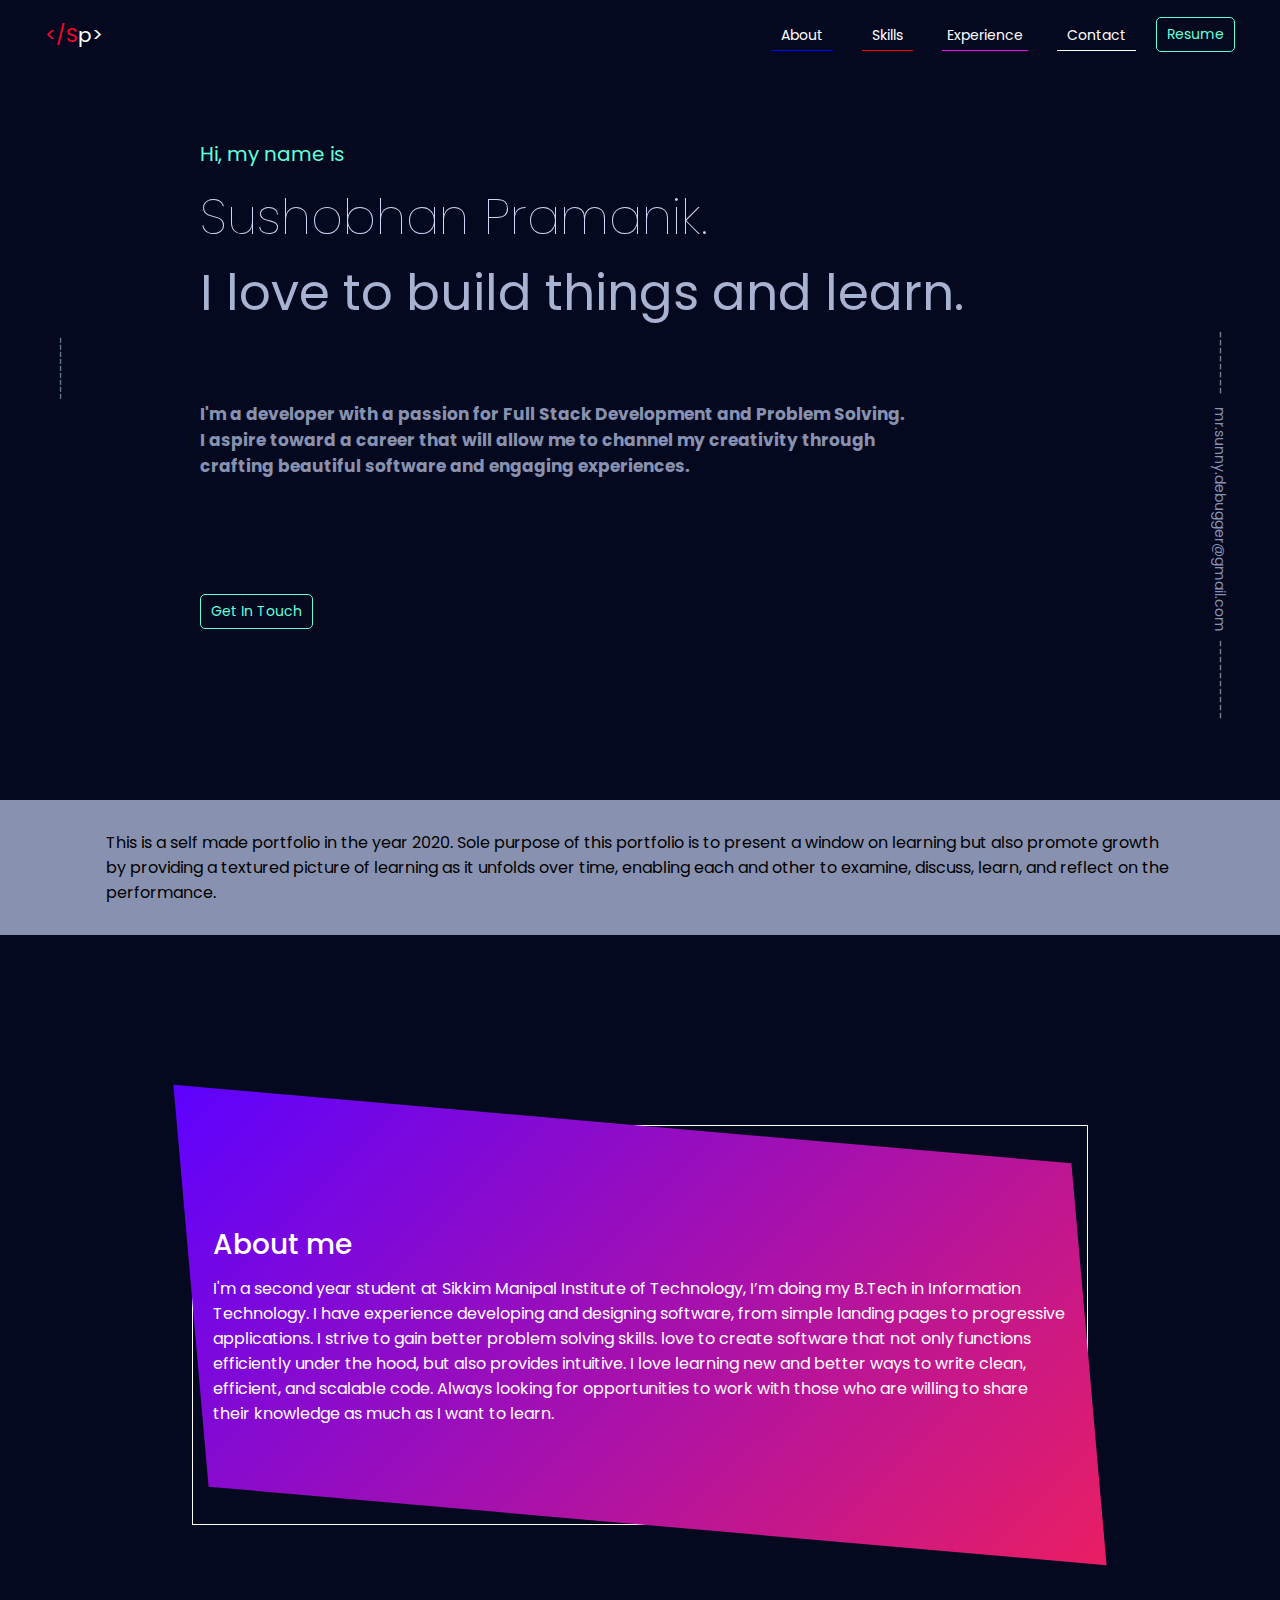
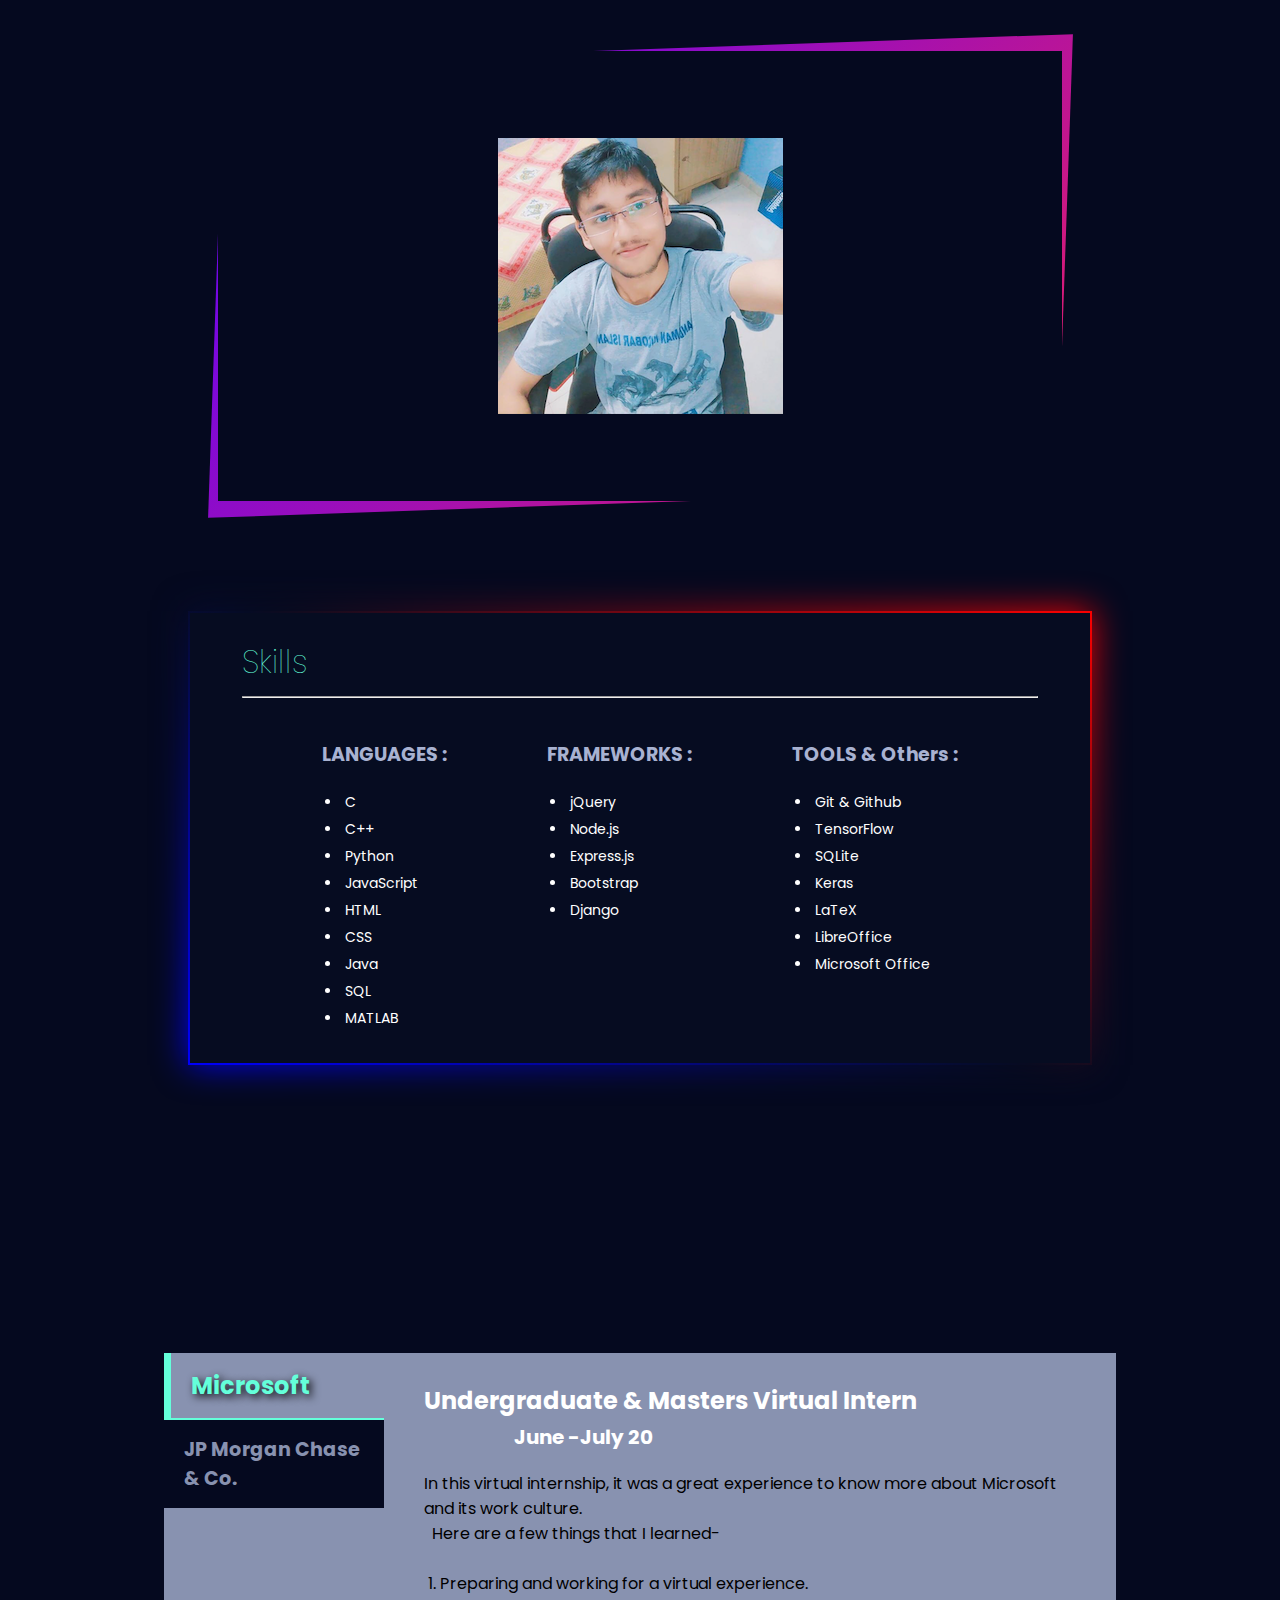
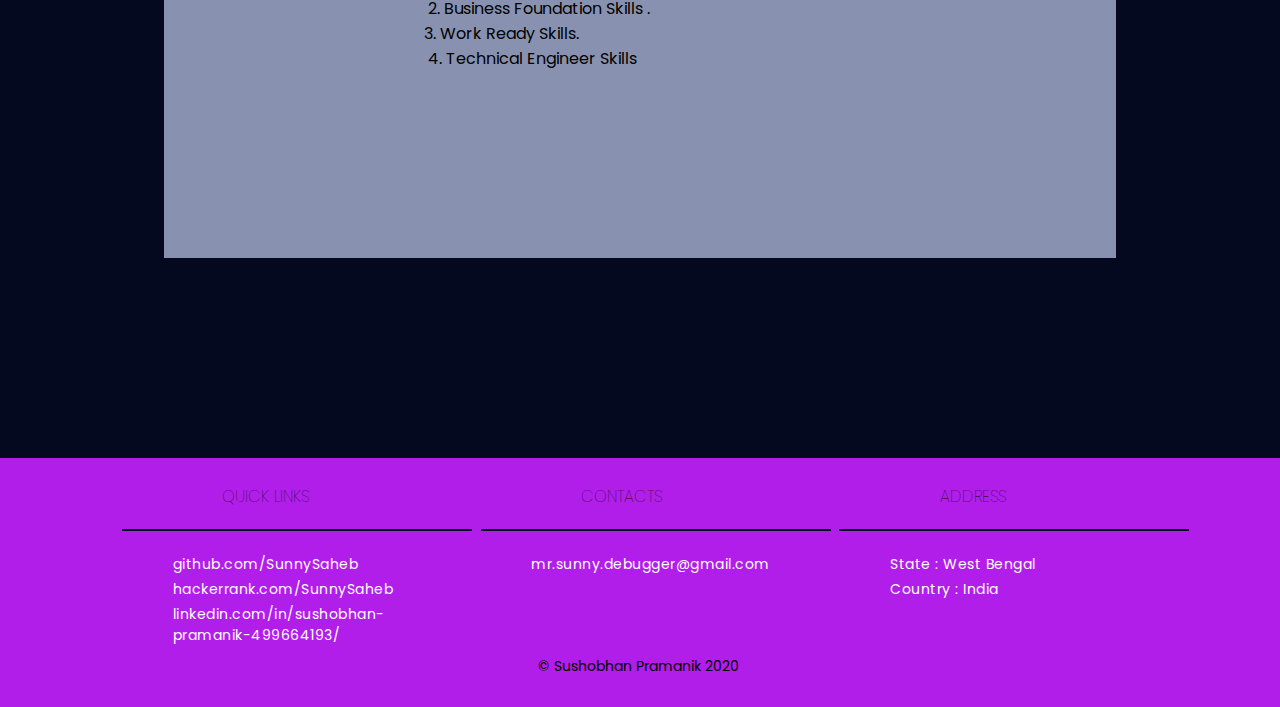
==== p.html @ 02257dfe "Update p.html" ====
<!DOCTYPE html>
<html lang="en" dir="ltr">
  <head>
    <meta charset="utf-8">
    <title></title>
    <link rel="stylesheet" href="https://use.fontawesome.com/releases/v5.7.0/css/all.css" integrity="sha384-lZN37f5QGtY3VHgisS14W3ExzMWZxybE1SJSEsQp9S+oqd12jhcu+A56Ebc1zFSJ" crossorigin="anonymous">
    <link rel="stylesheet" href="style.css">
    <meta name="viewport" content="width=device-width, initial-scale=1.0">
  </head>
  <body>
    <header>
      <ul class="logo"><a href="#"> <span class="log_1_hm">&lt;/S</span><span class="log_2_hm">p&gt;</span></a></ul>
      <nav>
        <ul class="nav_link">
          <li><a href="#abouttt" class="btnn btnn_1">About</a></li>
          <li><a href="#skillllls" class="btnn btnn_skl">Skills</a></li>
          <li><a href="#tab_menu" class="btnn btnn_2">Experience</a></li>
          <!-- <li><a href="#" class="btnn btnn_3">Projects</a></li>
          <li><a href="#" class="btnn btnn_4">Certificates</a></li> -->
          <li><a href="#contacts" class="btnn btnn_5">Contact</a></li>

        </ul>
      </nav>
      <a id="cta" href="resume.pdf"><button>Resume</button></a>

    </header>
    <p class="p_1st">Hi, my name is</p>
    <h1 class="h1_susho">Sushobhan Pramanik.</h1>
    <h2 id="h2_paddding">
        <span class="i_build">I love to build things and learn.</span><br>
    </h2>
        <div id="contain_iam_verti">
          <div id="icon_links_left">
            <span class="vertical_dash_left"> &nbsp&nbsp--------- &nbsp&nbsp</span><br>

            <a href="https://github.com/SunnySaheb"><i class="fab fa-github"></i></a>

            <a href="https://www.hackerrank.com/SunnySaheb"><i class="fab fa-hackerrank"></i></a>
            <a href="https://www.linkedin.com/in/sushobhan-pramanik-499664193/"><i class="fab fa-linkedin-in"></i></a> <br> <i class="fab fa-facebook-f"></i>
          </div>

          <h3 class="h3_iam">I'm a developer with a passion for Full Stack Development and Problem Solving. I aspire toward a career that will allow me to channel my creativity through crafting beautiful software and engaging experiences.<br>
            <a class="buttn_connect" href="https://mail.google.com/mail/?view=cm&fs=1&tf=1&to=mr.sunny.debugger@gmail.com"><button>Get In Touch</button></a>
          </h3>

          <span class="verticle_right">--------&nbsp&nbsp&nbspmr.sunny.debugger@gmail.com&nbsp&nbsp----------</span>

        </div>

<!-- jumbotrn -->
    <div class="jumbo_1">
      <div class="jumbo_2">
        <p>This is a self made portfolio in the year 2020. Sole purpose of this portfolio is to present a window on learning but also promote growth by providing a textured picture of learning as it unfolds over time, enabling each and other to examine, discuss, learn, and reflect on the performance.</p>

      </div>

    </div>

          <!-- about -->

      <div id="abouttt">

      </div>

      <div id="about_body">
        <div class="container_box_about">
          <div class="_box_about">
            <div class="contain_box_about">
              <h3>About me</h3>
              <p>I'm a second year student at Sikkim Manipal Institute of Technology, I’m doing my B.Tech in Information Technology. I have experience developing and designing software, from simple landing pages to progressive applications. I strive to gain better problem solving skills. love to create software that not only functions efficiently under the hood, but also provides intuitive. I love learning new and better ways to write clean, efficient, and scalable code. Always looking for opportunities to work with those who are willing to share their knowledge as much as I want to learn.</p>

            </div>

          </div>
          <div class="box">
            <img src="me.jpg" alt="me" class="me_image">

          </div>

        </div>

      </div>


<!-- skill -->

<div id="skillllls">

</div>

<br>
<br>
<br>
<br>
      <div class="glow_box_top">

        <div class="box_glow">
            <div class="content">
                <h1 class="glow_h2">Skills</h1><hr class="hr_skl">
                <div class="glow_div">


                  <div class="glow_div_2">
                    <h2 class="glow_h2_skl">LANGUAGES :</h2>
                    <div class="glow_borde_skl"></div>
                    <ul class="glow_div_ul">
                      <li>C</li>
                      <li>C++</li>
                      <li>Python</li>
                      <li>JavaScript</li>
                      <li>HTML</li>
                      <li>CSS</li>
                      <li>Java</li>
                      <li>SQL</li>
                      <li>MATLAB</li>
                    </ul>

                  </div>


                  <div class="glow_div_2">
                    <h2 class="glow_h2_skl">FRAMEWORKS :</h2>
                    <div class="glow_borde_skl"></div>
                    <ul class="glow_div_ul">
                      <li>jQuery</li>
                      <li>Node.js</li>
                      <li>Express.js</li>
                      <li>Bootstrap</li>
                      <li>Django</li>
                    </ul>

                  </div>


                  <div class="glow_div_2">
                    <h2 class="glow_h2_skl">TOOLS & Others :</h2>
                    <div class="glow_borde_skl"></div>
                    <ul class="glow_div_ul">
                      <li>Git & Github</li>
                      <li>TensorFlow</li>
                      <li>SQLite</li>
                      <li>Keras</li>
                      <li>LaTeX</li>
                      <li>LibreOffice</li>
                      <li>Microsoft Office</li>
                    </ul>

                  </div>

                </div>
            </div>
        </div>

      </div>


      <div id="tab_menu">
      <div class="menu_inner">

      <div class="tabordion">
        <section id="section1">
          <input type="radio" name="sections" id="option1" checked>
          <label class="menu_heading" for="option1">Microsoft</label>
          <article class="arti_menu">
            <h2 class="comp_name">Undergraduate & Masters Virtual Intern &nbsp&nbsp <span class="date_job">June -July 20</span></h2>
            <p>In this virtual internship, it was a great experience to know more about Microsoft and its work culture.<br>  Here are a few things that I learned-<br><br> 1. Preparing and working for a virtual experience.<br> 2. Business Foundation Skills .<br>3. Work Ready Skills.<br> 4. Technical Engineer Skills</p>
          </article>
        </section>
        <section id="section2">
          <input type="radio" name="sections" id="option2">
          <label class="menu_heading" for="option2">JP Morgan Chase & Co.</label>
          <article class="arti_menu">
            <h2 class="comp_name">Software Engineering Intern Virtual &nbsp&nbsp&nbsp&nbsp&nbsp&nbsp&nbsp&nbsp&nbsp&nbsp <span class="date_job">May -June 20</h2>
            <p>Experience <br>1.&nbsp&nbsp&nbsp&nbsp Interface with a stock price data feed. Assisted the Development Team to add a chart to a trader's dashboard allowing them to identify trading opportunities. Skills gained: Python, Git, Analyzing Financial Data.<br>2.&nbsp&nbsp&nbsp&nbsp Used JPMorgan Chase frameworks and tools such as The Perspective - An open-source tool for data visualization. Pipped the stock data into the Perspective tool and gave insight in the form of charts running live. Skills gained: Basics of React, TypeScript, and Web-Applications.<br>3.&nbsp&nbsp&nbsp&nbsp Data Visualization for Traders. Produced a clear insight into the trading strategies with UI/UX layout using Perspective.</p>
            </article>
        </section>

      </div>
    </div>

    </div>











<!-- footer -->


      <div id="contacts" class="footer_">
        <div class="footer_inner">
          <div class="footer_items">

            <h2 class="footer_h2"><i class="fas fa-link"></i>&nbspQuick Links</h2>
            <div class="border_foot"></div>
            <ul class="foot_ul">
              <a href="https://github.com/SunnySaheb" class="foot_a"><li>github.com/SunnySaheb</li> </a>
              <a href="https://www.hackerrank.com/SunnySaheb" class="foot_a"><li>hackerrank.com/SunnySaheb</li> </a>
              <a href="https://www.linkedin.com/in/sushobhan-pramanik-499664193/" class="foot_a"><li>linkedin.com/in/sushobhan-pramanik-499664193/</li> </a>

            </ul>

          </div>
          <div class="footer_items">
            <h2 class="footer_h2"><i class="fas fa-at"></i>&nbspContacts</h2>
            <div class="border_foot"></div>
            <ul class="foot_ul">
              <li>mr.sunny.debugger@gmail.com</li>
            </ul>

          </div>
          <div class="footer_items">
            <h2 class="footer_h2"><i class="fa fa-map-marker" aria-hidden="true"></i>&nbspAddress</h2>
            <div class="border_foot"></div>
            <ul class="foot_ul">
              <li>State : West Bengal</li>
              <li>Country : India</li>
            </ul>

          </div>

        </div>
        <div class="border_foot_2"></div>
        <div class="footer_bottom">
          &copy; Sushobhan Pramanik 2020

        </div>


      </div>

  </body>
</html>
---- style.css ----
@import url('https://fonts.googleapis.com/css2?family=Poppins&display=swap');
@import url('https://fonts.googleapis.com/css2?family=Poppins:wght@400;500&display=swap');

html {
  scroll-behavior: smooth;
}




* {
  padding: 0;
  margin: 0;
  font-family: 'Poppins', sans-serif;
  box-sizing: border-box;


}

.body-div {
  display: flex;
  justify-content: center;
  align-items: center;
  min-height: 100vh;
  background: #05091f;
}




body{
				background: #05091f;
			}

			.socket{
				width: 200px;
				height: 200px;
				position: absolute;
				left: 50%;
				margin-left: -100px;
				top: 50%;
				margin-top: -100px;
			}

			.hex-brick{
			  width: 30px;
			  height: 17px;
			  position: absolute;
			  top: 5px;
        animation-name: fade;
				animation-duration: 2s;
				-webkit-animation-name: fade;
				-webkit-animation-duration: 2s;
			}

			.h2{
				transform: rotate(60deg);
				-webkit-transform: rotate(60deg);
			}

			.h3{
				transform: rotate(-60deg);
				-webkit-transform: rotate(-60deg);
			}

			.gel{
				height: 30px;
				width: 30px;
				transition: all .3s;
				-webkit-transition: all .3s;
				position: absolute;
        top: 50%;
        left: 50%;
			}

			.center-gel{
				margin-left: -15px;
				margin-top: -15px;

				animation-name: pulse;
				animation-duration: 2s;
				-webkit-animation-name: pulse;
				-webkit-animation-duration: 2s;
			}

			.c1{
				margin-left: -47px;
				margin-top: -15px;
			}

			.c2{
				margin-left: -31px;
				margin-top: -43px;
			}

			.c3{
				margin-left: 1px;
				margin-top: -43px;
			}

			.c4{
				margin-left: 17px;
				margin-top: -15px;
			}
			.c5{
				margin-left: -31px;
				margin-top: 13px;
			}

			.c6{
				margin-left: 1px;
				margin-top: 13px;
			}

			.c7{
				margin-left: -63px;
				margin-top: -43px;
			}

			.c8{
				margin-left: 33px;
				margin-top: -43px;
			}

			.c9{
				margin-left: -15px;
				margin-top: 41px;
			}

			.c10{
				margin-left: -63px;
				margin-top: 13px;
			}

			.c11{
				margin-left: 33px;
				margin-top: 13px;
			}

			.c12{
				margin-left: -15px;
				margin-top: -71px;
			}

			.c13{
				margin-left: -47px;
				margin-top: -71px;
			}

			.c14{
				margin-left: 17px;
				margin-top: -71px;
			}

			.c15{
				margin-left: -47px;
				margin-top: 41px;
			}

			.c16{
				margin-left: 17px;
				margin-top: 41px;
			}

			.c17{
				margin-left: -79px;
				margin-top: -15px;
			}

			.c18{
				margin-left: 49px;
				margin-top: -15px;
			}

			.c19{
				margin-left: -63px;
				margin-top: -99px;
			}

			.c20{
				margin-left: 33px;
				margin-top: -99px;
			}

			.c21{
				margin-left: 1px;
				margin-top: -99px;
			}

			.c22{
				margin-left: -31px;
				margin-top: -99px;
			}

			.c23{
				margin-left: -63px;
				margin-top: 69px;
			}

			.c24{
				margin-left: 33px;
				margin-top: 69px;
			}

			.c25{
				margin-left: 1px;
				margin-top: 69px;
			}

			.c26{
				margin-left: -31px;
				margin-top: 69px;
			}

			.c27{
				margin-left: -79px;
				margin-top: -15px;
			}

			.c28{
				margin-left: -95px;
				margin-top: -43px;
			}

			.c29{
				margin-left: -95px;
				margin-top: 13px;
			}

			.c30{
				margin-left: 49px;
				margin-top: 41px;
			}

			.c31{
				margin-left: -79px;
				margin-top: -71px;
			}

			.c32{
				margin-left: -111px;
				margin-top: -15px;
			}

			.c33{
				margin-left: 65px;
				margin-top: -43px;
			}

			.c34{
				margin-left: 65px;
				margin-top: 13px;
			}

			.c35{
				margin-left: -79px;
				margin-top: 41px;
			}

			.c36{
				margin-left: 49px;
				margin-top: -71px;
			}

			.c37{
				margin-left: 81px;
				margin-top: -15px;
			}

			.r1{
				animation-name: pulse;
				animation-duration: 2s;
				animation-delay: .2s;
				-webkit-animation-name: pulse;
				-webkit-animation-duration: 2s;
				-webkit-animation-delay: .2s;
			}

			.r2{
				animation-name: pulse;
				animation-duration: 2s;
				animation-delay: .4s;
				-webkit-animation-name: pulse;
				-webkit-animation-duration: 2s;
				-webkit-animation-delay: .4s;
			}

			.r3{
				animation-name: pulse;
				animation-duration: 2s;
				animation-delay: .6s;
				-webkit-animation-name: pulse;
				-webkit-animation-duration: 2s;
				-webkit-animation-delay: .6s;
			}

			.r1 > .hex-brick{
				animation-name: fade;
				animation-duration: 2s;
				animation-delay: .2s;
				-webkit-animation-name: fade;
				-webkit-animation-duration: 2s;
				-webkit-animation-delay: .2s;
			}

			.r2 > .hex-brick{
				animation-name: fade;
				animation-duration: 2s;
				animation-delay: .4s;
				-webkit-animation-name: fade;
				-webkit-animation-duration: 2s;
				-webkit-animation-delay: .4s;
			}

			.r3 > .hex-brick{
				animation-name: fade;
				animation-duration: 2s;
				animation-delay: .6s;
				-webkit-animation-name: fade;
				-webkit-animation-duration: 2s;
				-webkit-animation-delay: .6s;
			}


			@keyframes pulse{
				0%{
					-webkit-transform: scale(1);
					transform: scale(1);
				}

				50%{
					-webkit-transform: scale(0.01);
					transform: scale(0.01);
				}

				100%{
					-webkit-transform: scale(1);
					transform: scale(1);
				}
			}

			@keyframes fade{
				0%{
					background: #ff022c;
				}

				50%{
					background: #64ffda;
				}

				100%{
					background: #64ffda;
				}
			}

			@-webkit-keyframes pulse{
				0%{
					-webkit-transform: scale(1);
					transform: scale(1);
				}

				50%{
					-webkit-transform: scale(0.01);
					transform: scale(0.01);
				}

				100%{
					-webkit-transform: scale(1);
					transform: scale(1);
				}
			}

			@-webkit-keyframes fade{
				0%{
					background: #64ffda;
				}

				50%{
					background: #ABF8FF;
				}

				100%{
					background: #64ffda;
				}
			}





      .hy {
        font-size: 3em;
        color: #fff;
        border-right: 0px solid #05091f;
        transform: translateY(-50%);
        white-space: nowrap;
        overflow: hidden;
        font-weight: 400;
        /* width: 0; */
      }

      .hy-span {
        color: #ff022c;
      }


      .w-span {
        color: #ff022c;
      }







      .wel {
        animation: cur_2 0.7s steps(17) 4.5s 4 normal,
                   hy_part 2.1s steps(17) 4.5s 1 normal both,
                   /* wel_part 1.7s steps(17) 2s 1 forwards, */
                   cursor_hy_wt 0.6s steps(17) 7.5s 3 normal,
                   cur_2 0.7s steps(17) 8.8s 3 normal,
                   exit_all 1s steps(17) 9.1s forwards,
                   cursor_last 0.6s steps(17) 10.2s 4 normal;


        /* animation-delay: 3s; */






        /* animation: typewritter-text_wl 1.7s steps(12) 5s 1 forwards,
                   cursor_wl 0.6s steps(12) 5s 6 normal,
                   exit_wel 1s steps(12) 8.6s forwards,
                   cursor_wl 0.6s steps(12) 6.7s 5 normal; */
                   /* blk_wel .8s step-end infinite; */
      }


      @keyframes hy_part {
        0% {
          width: 0;
        }
        100% {
          width: 16.5ch;
        }

      }




      @keyframes cursor_hy_wt {
        0% {
        	border-right: 2px solid #fff;
          border-right-color: #fff;
        }

        100% {
          border-right-color: transparent;

        }

      }


      @keyframes wel_part {
        0% {
          width: 0;
        }
        100% {
          width: 17ch;
        }
      }




      @keyframes cur_2 {
        0% {
        	border-right: 2px solid #fff;
          border-right-color: #fff;

        }

        100% {
          border-right-color: #fff;
        }
      }



      @keyframes exit_all {
        0% {
        	border-right: 2px solid #fff;
          width: 17ch;
        }
        100% {
          width: 0;
        }

      }




      @keyframes cursor_last {
        0% {
        	border-right: 2px solid #fff;
          border-right-color: #fff;
        }


        100% {
          border-right-color: transparent;
        }

      }










/* 2nd css */








body {
  /* display: flex; */
  justify-content: center;
  align-items: center;
  min-height: 100vh;
  background: #05091f;
}

li, a, button {
  font-family: 'Poppins', sans-serif;
  font-weight: 400;
  font-size: 14px;
  color: #fff;
  text-decoration: none;

}

header {
  display: flex;
  justify-content: flex-end;
  align-items: center;
  padding: 17px 3.5%;
  position: sticky;
  top: 0;
  z-index: 100;
  background: #05091f;
  /* padding-bottom: -10px; */
  /* margin-bottom: -10px;
  margin-top: -10px; */
  /* display: solid; */
}







.log_1_hm {
  font-size: 20px;
  color: #ff022c;

}

.log_2_hm {
  font-size: 20px;
  color: #fff;

}


.logo {
  cursor: pointer;
  margin-right: auto;
  /* font-size: 20px; */

}

.nav_link {
  list-style: none;
}

.nav_link li {
  display: inline-block;
  padding: 0px 20px;
}

.nav_link li a {
  transition: all 0.3s ease 0s;
}
/*
.nav_link li a:hover {
  color: #64ffda;
} */

button {
  /* margin-left: 20px; */
  padding: 6px 10px;
  background-color: #05091f;
  color: #64ffda;
  border: 1px solid #64ffda;
  /* border: none; */
  border-radius: 5px;
  cursor: pointer;
  transition: all 0.3s ease 0s;

}

button:hover {
  background-color: #64ffda;
  color: #05091f;


}


.btnn {
  margin-left: -15px;

}


.btnn_1 {
  padding-left: 10px;
  padding-right: 10px;
  padding-top: 5px;
  padding-bottom: 5px;
  border-bottom: 1px solid #0000FF;

}



/* 1 */
.btnn_1:hover {
  background-color: #0000FF;
  color: #05091f;
  font-weight: bold;
  box-shadow: 0 0 5px #0000FF,
              0 0 25px #0000FF,
              0 0 50px #0000FF,
              0 0 80px #0000FF;

}
.btnn_skl {
  padding-left: 10px;
  padding-right: 10px;
  padding-top: 5px;
  padding-bottom: 5px;
  border-bottom: 1px solid #FF0000;

}



/* 2 */
.btnn_skl:hover {
  background-color: #FF0000;
  color: #05091f;
  font-weight: bold;
  box-shadow: 0 0 5px #FF0000,
              0 0 25px #FF0000,
              0 0 50px #FF0000,
              0 0 80px #FF0000;

}








.btnn_2 {
  padding-left: 5px;
  padding-right: 5px;
  padding-top: 5px;
  padding-bottom: 5px;
  border-bottom: 1px solid #FF00FF;

}



/* 2 */
.btnn_2:hover {
  background-color: #FF00FF;
  color: #05091f;
  font-weight: bold;
  box-shadow: 0 0 5px #FF00FF,
              0 0 25px #FF00FF,
              0 0 50px #FF00FF,
              0 0 80px #FF00FF;

}







/* 3 */

.btnn_3 {
  padding-left: 10px;
  padding-right: 10px;
  padding-top: 5px;
  padding-bottom: 5px;
  border-bottom: 1px solid #00FF00;


}



.btnn_3:hover {
  background-color: #00FF00;
  color: #05091f;
  font-weight: bold;
  box-shadow: 0 0 5px #00FF00,
              0 0 25px #00FF00,
              0 0 50px #00FF00,
              0 0 80px #00FF00;

}



/* 4 */


.btnn_4 {
  padding-left: 3px;
  padding-right: 4px;
  padding-top: 5px;
  padding-bottom: 5px;
  border-bottom: 1px solid #FFFF00;

}



.btnn_4:hover {
  background-color: #FFFF00;
  color: #05091f;
  font-weight: bold;
  box-shadow: 0 0 5px #FFFF00,
              0 0 25px #FFFF00,
              0 0 50px #FFFF00,
              0 0 80px #FFFF00;

}


/* 5 */

.btnn_5 {
  padding-left: 10px;
  padding-right: 10px;
  padding-top: 5px;
  padding-bottom: 5px;
  border-bottom: 1px solid #fff;
}



.btnn_5:hover {
  background-color: #fff;
  color: #05091f;
  font-weight: bold;
  box-shadow: 0 0 5px #fff,
              0 0 25px #fff,
              0 0 50px #fff,
              0 0 80px #fff;

}




.p_1st {
  color: #64ffda;
  font-size: 20px;
  padding-left: 200px;
  padding-top: 70px;
}

.h1_susho {
  color: #ccd6f6;
  font-size: 50px;
  font-weight: lighter;
  padding-left: 200px;
  padding-top: 10px;
  /* padding-bottom: 50px; */
  /* shadow: button; */
}


#h2_paddding {
  padding-left: 200px;
}





.i_build {
  color: #a8b2d1;
  font-size: 50px;
  font-weight: lighter;
  /* padding-left: 200px; */
  /* margin-left: 200px; */
  /* margin: auto; */
  /* margin-left: auto; */
  /* padding-right: 300px; */

  /* padding-top: 200px; */
  /* margin-top: 120px; */
}

.h3_iam {
  color: #8892b0;
  font-size: 17px;
  /* padding-left: 120px; */
  padding-top: 70px;
  padding-right: 300px;
  /* margin-left: 200px; */
  padding-left: 130px;
}


.verticle_right {
  writing-mode: vertical-rl;
  color: #8892b0;
  font-size: 14px;
  padding-right: 50px;
  /* padding-left: 20px; */

}



#contain_iam_verti {
    display: flex;
    justify-content: space-beteen;
    margin-bottom: 80px;
}


#icon_links_left {
  padding-left: 50px;
  /* padding-top: 90px; */
}






/* icon */



.fa-github {
  color: #a8b2d1;
  /* margin-top: 100px; */
  /* padding-top: 100px; */
  /* padding-left: 0px; */
  /* height: 8px;
  width: 8px; */
  /* padding-top: 90px;
  position: relative;
  left: 50px; */
  cursor: pointer;
}

.fa-hackerrank {
  color: #a8b2d1;
  padding-top: 30px;
  /* padding-left: 40px;
  height: 8px;
  width: 8px;
  padding-top: 150px; */
  cursor: pointer;

}

.fa-linkedin-in {
  color: #a8b2d1;
  padding-top: 30px;

  /* padding-left: 0px; */
  /* height: 8px; */
  /* width: 8px; */
  /* padding-top: 210px; */
  cursor: pointer;


}


.fa-facebook-f {
  color: #a8b2d1;
  padding-top: 30px;


  cursor: pointer;


}



.fab:hover {
  color: #64ffda;
}







.vertical_dash_left {
  writing-mode: vertical-rl;
  color: #8892b0;
  font-size: 13px;
}



.buttn_connect {
  /* padding-top: 60px; */
  position: relative;
  top: 115px;
  padding-bottom: 20px;
  /* left: -20px; */
  font-weight: bold;

}











/* about */



#about_body {
  margin-top: 190px;
  margin-bottom: -13px;
  padding: 0;
  display: flex;
  justify-content: center;
  align-items: center;

}



.container_box_about {
  position: relative;
  width: 70%;
  display: grid;
  grid-template-columns: repeat(auto-fill, minmax(400px, 1fr));
  grid-template-rows: auto;
  grid-gap: 0 120px;
  /* margin-bottom: 400px; */

  /* z-index: 1; */
}

._box_about{
  margin-bottom: 100px;
}

.container_box_about ._box_about {
  position: relative;
  height: 400px;
  display: flex;
  justify-content: center;
  align-items: center;
  border: 1px solid #fff;
  /* z-index: /1; */
}

/* #000 */



.container_box_about ._box_about:before {


  content: '';
  position: absolute;
  top: -2px;
  left: -2px;
  right: -2px;
  bottom: -2px;
  background: #fff;
  transform: skew(5deg, 5deg);
  /* z-index: -1; */


}




.container_box_about ._box_about:nth-child(1):before {
  background: linear-gradient(315deg,#e91e63,#5d02ff);
}



/* #ff0057,#e64a19 */






.contain_box_about {
  position: relative;
  padding: 20px;

}



._box_about .contain_box_about h3 {
  margin: 0 0 10px;
  padding: 0;
  font-size: 28px;
  font-weight: 500;
  color: #fff;
}



._box_about .contain_box_about p {
  margin: 0;
  padding: 0;
  font-size: 16px;
  /* font-weight: 500; */
  color: #fff;

}








/* seconnnnnnddddd box */









.box {
  position: relative;
  height: 50vh;
  background: #05091f;
  border: 0px solid #000;
  margin: 2vw;
  /* margin-top: 200px; */
}

.box::before {
  content: '';
  position: absolute;
  top: -2px;
  left: -2px;
  right: -2px;
  bottom: -2px;
  background: #FFF;
  transform: skew(2deg, 2deg);
  z-index: -1;
}

.box:nth-child(n+1)::before {
  background: linear-gradient(315deg, #E91E63, #5D02FF);
}

.box:nth-child(2n)::before {
  transform: skew(-2deg, -2deg);
}

.box:nth-child(3n + 1)::before {
  transform: skew(-2deg, 2deg);
}


.box {
  position: relative;
  display: flex;
  justify-content: center;
  align-items: center;

  /* padding: 45px; */
}












/* jumbo */


.jumbo_1 {
  width: 100%;
  background: #8892b0;
  display: block;

}



.jumbo_2 {
  width: 85%;
  margin: auto;
  padding: 30px 10px;
  display: flex;
  flex-wrap: wrap;
  box-sizing: border-box;
  justify-content: center;
}




.box_glow{ position: relative; width: 900px; height: 450px; display: flex; justify-content: center; align-content: center; background: #060c21; padding:25px;}
.box_glow::before{ content: ''; position: absolute; top: -2px; bottom: -2px; left: -2px; right: -2px; background: #fff; z-index: -1;}
.box_glow::after{ content: ''; position: absolute; top: -2px; bottom: -2px; left: -2px; right: -2px; background: #fff; z-index: -1; filter: blur(17px);}
.box_glow::before, .box_glow::after{ background: linear-gradient(210deg, #FF0000, #060c21, #0000FF);}
.glow_h2{ margin-bottom: 10px;}
.glow_p{line-height: 24px;}

.box_glow {
  margin: auto;

}

.glow_box_top {
  padding-bottom: 200px;
}

.glow_h2 {
  color: #64ffda;
  font-weight: lighter;
}


.glow_div {
  display: flex;
  padding-right: 30px;
  padding-left: 30px;
  padding-bottom: 30px;
  /* margin-top: 0; */
  padding-top: 0px;

}


.glow_div_2 {
  padding: 32px 40px;
  justify-content: center;
}

.glow_h2_skl {
  padding: 10px;
  font-size: 19px;
  color: #a8b2d1;

}

.glow_div_ul {
  padding: 10px;
  padding-left: 30px;
  /* color: #a8b2d1; */
}
li {
  padding: 3px;
}






/* tabs */

#tab_menu{
  width: 90%;
  margin: auto;
  margin-bottom: 200px;
  background: #05091f;
  padding-left: 100px;
  /* margin-right: 0px; */
  padding-right: 100px;
  /* margin-top: 200px; */
  margin-bottom: 200px;
  padding-top: 90px;
}

.menu_inner {
  background: #8892b0;
  /* padding-left: 200px; */
  /* margin-bottom: 100px; */
}



.tabordion {
  display: block;
  position: relative;
  width: 99%;
  padding-bottom: 350px;
  background: #8892b0;
  /* padding: -left: -200px; */
}
/* section label article{
  padding-left: -200px;
} */

.tabordion input[name="sections"] {
  position: absolute;
}


.tabordion section label {
  background: #05091f;
  /* border:1px solid #05091f; */
  cursor: pointer;
  display: block;
  font-size: 1.2em;
  font-weight: bold;
  padding: 15px 20px;
  position: relative;
  width: 180px;
  z-index:1;
  width: 220px;
  border-right: 2px solid #05091f;
  color: #8892b0;

}

.tabordion section article {
  display: none;
  left: 230px;
  position: absolute;
  top: 0;
  padding: 30px;

}




.arti_menu {
  padding-left: 30px;
}


.comp_name {
  color: #fff;
  padding-top: 0px;
  padding-bottom: 18px;
}


.tabordion input[name="sections"]:checked + label {
  background: #8892b0;
  color: #64ffda;
  border-left: 7px solid #64ffda;
  /* border-top: 1px solid #05091f; */
  border-bottom: 2px solid #64ffda;
  border-right: 0px solid #05091f;
  text-shadow: 3px 3px 8px #000000;
  /* text-shadow: 1px 1px 2px black, 0 0 25px blue, 0 0 5px darkblue; */

  font-size: 1.5em;
  /* text-si */

  /* font-display: fallback; */
  /* border-top: 1px solid #fff; */

}


.tabordion input[name="sections"]:checked ~ article {
  display: block;
}

.date_job{
  padding-left: 90px;
  font-size: 20px;
}












/* footer */


.footer_ {
  width: 100%;
  background: #b11ee9;
  display: block;
}

.footer_inner {
  width: 95%;
  margin: auto;
  padding: 30px 10px;
  display: flex;
  flex-wrap: wrap;
  box-sizing: border-box;
  justify-content: center;
  margin-bottom: -10px;

}

.footer_items {
  width: 30%;
  padding: 10px 20px;
}


.footer_h2 {
  margin: 10px 0;
  font-size: 16px;
  font-weight: lighter;
  text-transform: uppercase;
  padding-left: 30%;
  padding-bottom: 10px;
  margin-top: -14px;
}

.border_foot {
  height: 2px;
  width: 350px;
  background: #05091f;

}

.foot_ul {
  list-style: none;
   color: #fff;
   font-size: 15px;
   letter-spacing: 0.5px;
   padding-left: 15%;
   padding-top: 15px;

}

.foot_ul .foot_a {
  text-decoration: none;
  outline: none;
  color: #fff;
  transition: 0.3s;


}

.foot_ul .foot_a:hover {
  color: #5D02FF;

}

.foot_ul li {
  margin: 5px 0;
  height: 20px;
  justify-content: center;
  align-items: center;

}
li i {
  margin-right: 20px;
  padding-left: 20px;

}



.footer_bottom {
  padding: 10px;
  font-size: 14px;
  padding-left: 42%;
  margin-top: -20px;
  padding-bottom: 30px;
}








@media screen and (max-width: 1085px){
  .footer_items {
    width: 56%;
  }

}
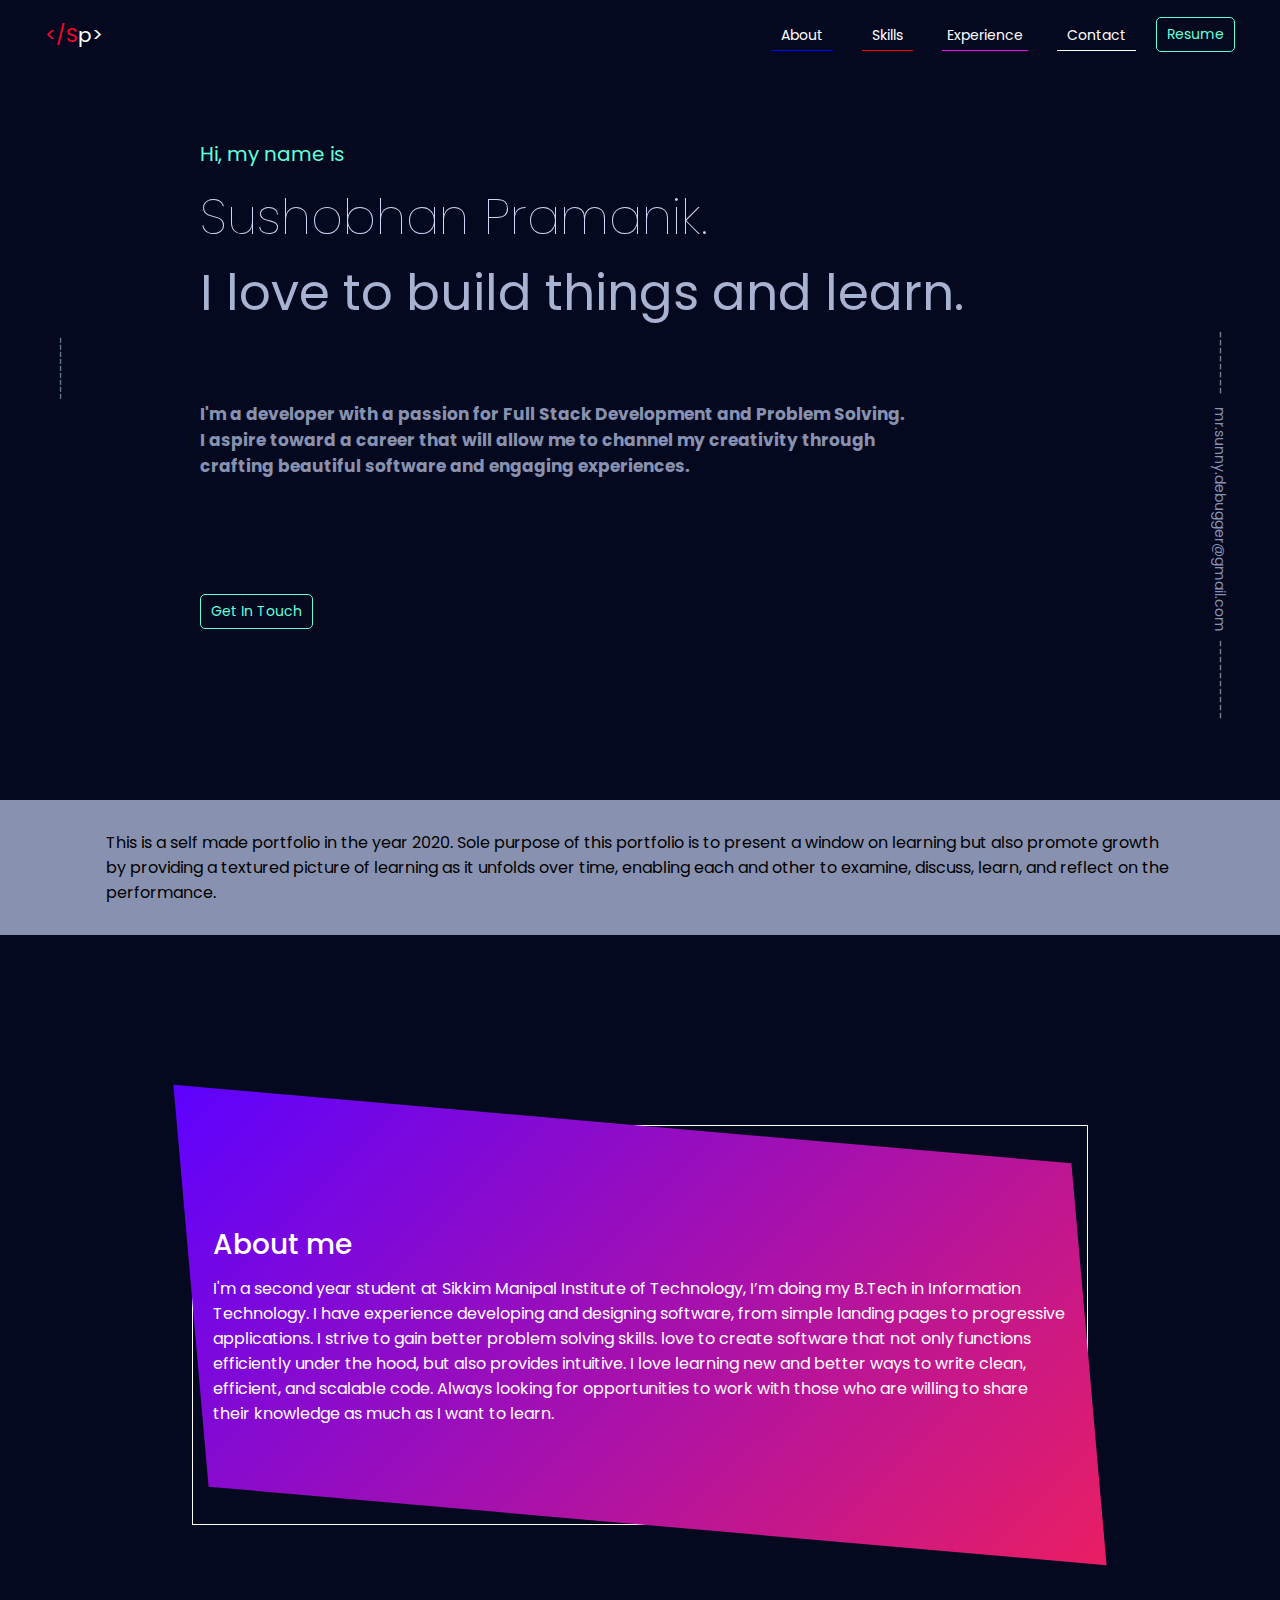
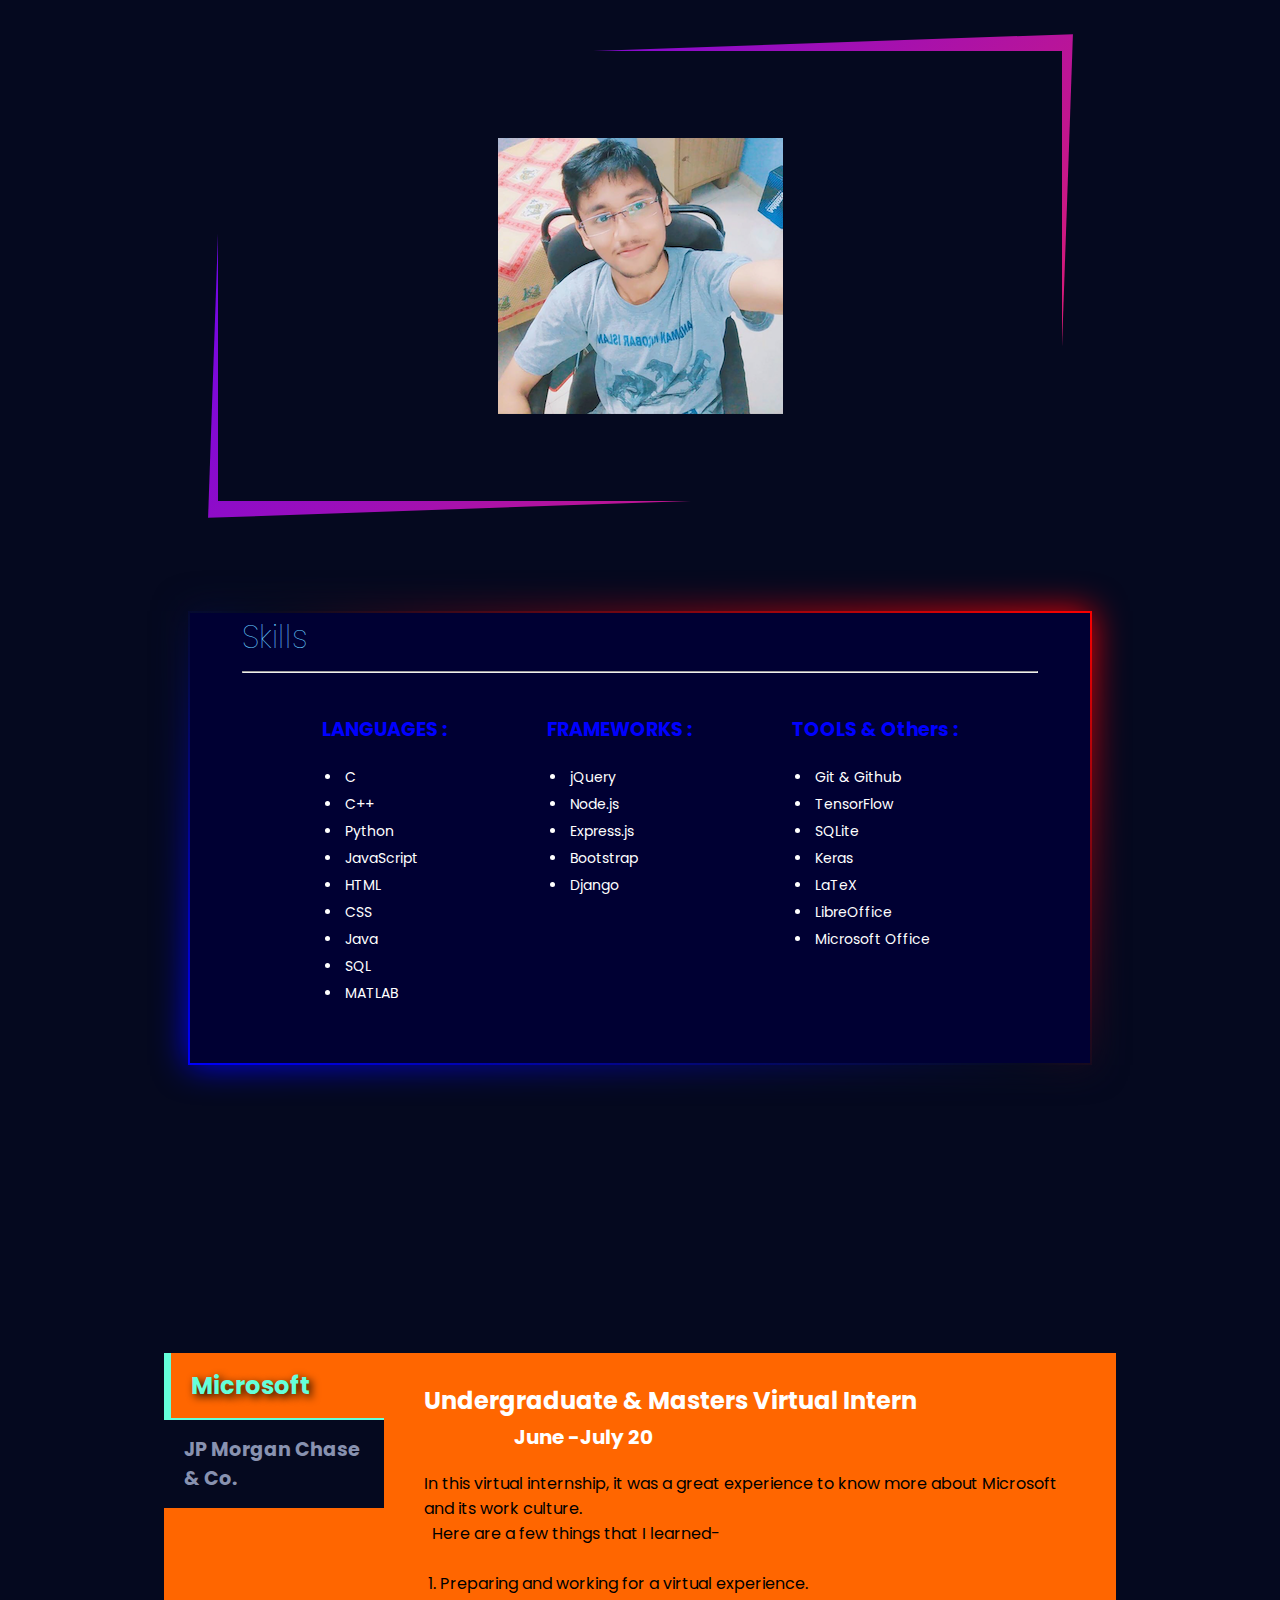
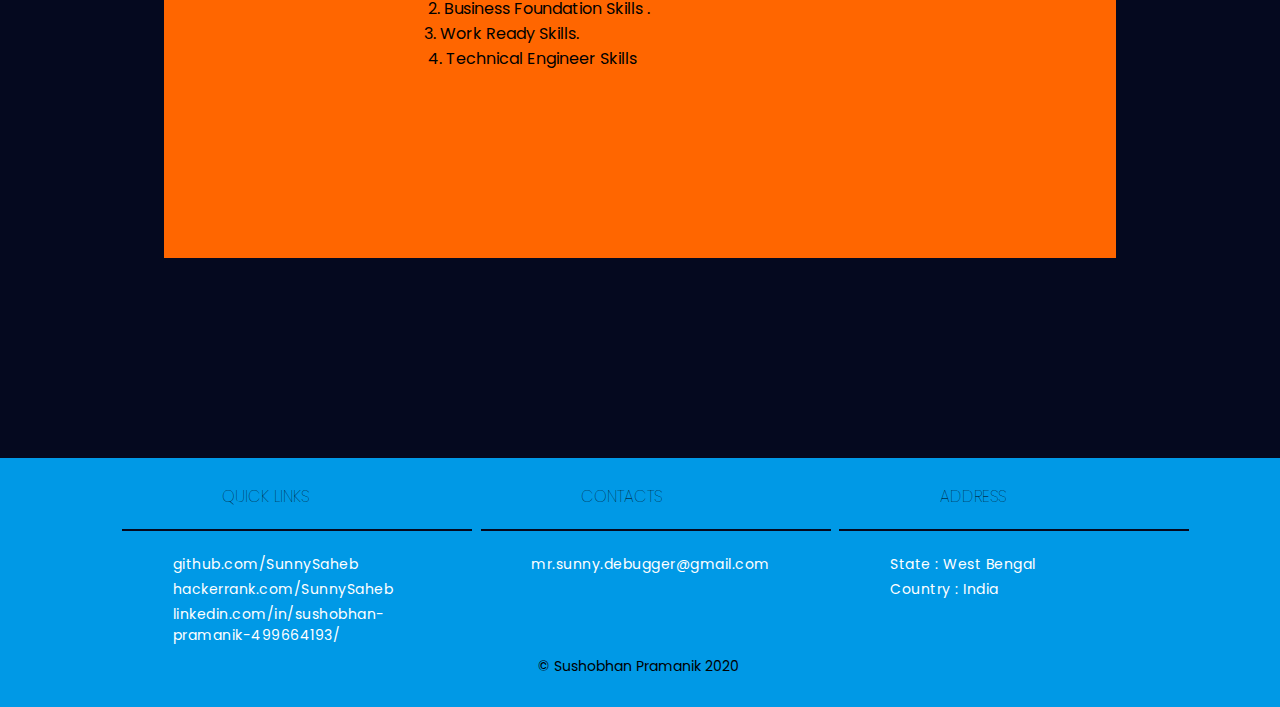
==== commit 0c6a3aa3: "Update p.html" ====
--- a/p.html
+++ b/p.html
@@ -5,7 +5,11 @@
     <title></title>
     <link rel="stylesheet" href="https://use.fontawesome.com/releases/v5.7.0/css/all.css" integrity="sha384-lZN37f5QGtY3VHgisS14W3ExzMWZxybE1SJSEsQp9S+oqd12jhcu+A56Ebc1zFSJ" crossorigin="anonymous">
     <link rel="stylesheet" href="style.css">
-    <meta name="viewport" content="width=device-width, initial-scale=1.0">
+    <script src="https://ajax.googleapis.com/ajax/libs/jquery/1.11.0/jquery.min.js"></script>
+    <script src="parallax.min.js"></script>
+    <meta name="viewport" content="width=device-width">
+    <!-- <meta name="viewport" content="width=device-width, initial-scale=1.0"> -->
+
   </head>
   <body>
     <header>
@@ -64,6 +68,7 @@
 
       <div id="about_body">
         <div class="container_box_about">
+
           <div class="_box_about">
             <div class="contain_box_about">
               <h3>About me</h3>
@@ -91,7 +96,7 @@
 <br>
 <br>
 <br>
-<br>
+<br>  <div class="parallax-window" data-parallax="scroll" data-z-index="-2" data-image-src="2.jpg">
       <div class="glow_box_top">
 
         <div class="box_glow">
@@ -150,6 +155,8 @@
                 </div>
             </div>
         </div>
+
+      </div>
 
       </div>
 
--- a/style.css
+++ b/style.css
@@ -870,6 +870,8 @@
 
 #icon_links_left {
   padding-left: 50px;
+  position: sticky;
+
   /* padding-top: 90px; */
 }
 
@@ -892,6 +894,8 @@
   /* padding-top: 90px;
   position: relative;
   left: 50px; */
+  position: sticky;
+
   cursor: pointer;
 }
 
@@ -1146,6 +1150,7 @@
 
 
 
+
 /* jumbo */
 
 
@@ -1168,10 +1173,16 @@
   justify-content: center;
 }
 
-
-
-
-.box_glow{ position: relative; width: 900px; height: 450px; display: flex; justify-content: center; align-content: center; background: #060c21; padding:25px;}
+/* .glow_box_top{
+  background: #ff0000;
+  padding-top: 160px;
+  z-index: 5;
+} */
+/* .glow_box_top{
+  border-bottom: solid 20px;
+} */
+
+.box_glow{ position: relative; width: 900px; height: 450px; display: flex; justify-content: center; align-content: center; background: #000033;}
 .box_glow::before{ content: ''; position: absolute; top: -2px; bottom: -2px; left: -2px; right: -2px; background: #fff; z-index: -1;}
 .box_glow::after{ content: ''; position: absolute; top: -2px; bottom: -2px; left: -2px; right: -2px; background: #fff; z-index: -1; filter: blur(17px);}
 .box_glow::before, .box_glow::after{ background: linear-gradient(210deg, #FF0000, #060c21, #0000FF);}
@@ -1188,7 +1199,7 @@
 }
 
 .glow_h2 {
-  color: #64ffda;
+  color: #66ccff;
   font-weight: lighter;
 }
 
@@ -1212,7 +1223,7 @@
 .glow_h2_skl {
   padding: 10px;
   font-size: 19px;
-  color: #a8b2d1;
+  color: #0000FF;
 
 }
 
@@ -1229,8 +1240,8 @@
 
 
 
-
 /* tabs */
+
 
 #tab_menu{
   width: 90%;
@@ -1246,7 +1257,7 @@
 }
 
 .menu_inner {
-  background: #8892b0;
+  background: #ff6600;
   /* padding-left: 200px; */
   /* margin-bottom: 100px; */
 }
@@ -1258,7 +1269,7 @@
   position: relative;
   width: 99%;
   padding-bottom: 350px;
-  background: #8892b0;
+  background: #ff6600;
   /* padding: -left: -200px; */
 }
 /* section label article{
@@ -1312,7 +1323,7 @@
 
 
 .tabordion input[name="sections"]:checked + label {
-  background: #8892b0;
+  background: #ff6600;
   color: #64ffda;
   border-left: 7px solid #64ffda;
   /* border-top: 1px solid #05091f; */
@@ -1346,6 +1357,9 @@
 
 
 
+/* 66ccff */
+
+
 
 
 
@@ -1355,7 +1369,7 @@
 
 .footer_ {
   width: 100%;
-  background: #b11ee9;
+  background: #0099e6;
   display: block;
 }
 
@@ -1442,8 +1456,13 @@
 }
 
 
-
-
+/* .linkkkk_quik{
+  padding: 0px;
+  margin: 0px;
+} */
+.hacker_li{
+  padding-top: 0px;
+}
 
 
 
@@ -1451,6 +1470,284 @@
 @media screen and (max-width: 1085px){
   .footer_items {
     width: 56%;
-  }
-
-}
+    /* height: 50%; */
+    /* padding: 10px; */
+    /* font-size: 4em; */
+  }
+
+}
+
+
+@media (max-width: 740px) {
+  .p_1st {
+    font-size: 60px;
+    padding-left: 200px;
+    padding-top: 70px;
+    /* margin-right: -200px; */
+    padding-bottom: 30px;
+    /* padding-top: 50px; */
+    margin-top: 100px;
+
+  }
+  /* html{
+    margin-left: 0;
+  } */
+  header{
+    /* margin-right: -840px; */
+    /* font-size: 30px; */
+  }
+  .log_1_hm {
+    font-size: 65px;
+    color: #ff022c;
+
+  }
+
+  .log_2_hm {
+    font-size: 65px;
+    color: #fff;
+
+  }
+  .btnn {
+    font-size: 42px;
+  }
+  button {
+    font-size: 50px;
+  }
+  .h1_susho {
+    font-size: 175px;
+    /* margin-right: -500px; */
+  }
+  #h2_paddding {
+    /* font-size: 100px; */
+    /* margin-right: -650px; */
+    /* padding-top: 20px; */
+
+  }
+  .i_build{
+    padding-top: 20px;
+    font-size: 95px;
+  }
+  .h3_iam{
+    font-size: 58px;
+    /* margin-right: -200px; */
+    /* padding-top: 10px; */
+  }
+  .verticle_right {
+    font-size: 26px;
+    /* margin-right: -700px; */
+    padding-right: 70px;
+    padding-left: 40px;
+
+
+  }
+  .jumbo_1{
+    margin-top: 350px;
+    margin-right: 200px;
+  }
+  body{
+    margin-right: -1100px;
+
+  }
+
+
+  .jumbo_2{
+    font-size: 45px;
+  }
+
+
+
+  .container_box_about {
+    width: 910px;
+
+  }
+  .container_box_about ._box_about {
+    /* position: relative; */
+    height: 1500px;
+
+  }
+
+  ._box_about .contain_box_about h3 {
+    font-size: 70px;
+  }
+
+
+
+  ._box_about .contain_box_about p {
+    font-size: 47px;
+
+  }
+  .box {
+    height: 100vh;
+    /* margin-top: 200px; */
+  }
+
+  .me_image{
+    /* object-fit: cover; */
+    width: 68%;
+    height: 90%;
+    /* height: 250px; */
+  }
+  .glow_box_top{
+    padding-top: 300px;
+  }
+  .box_glow{
+    width: 85%;
+    height: 2250px;
+  }
+  .content{
+    font-size: 43px;
+  }
+  .glow_h2_skl {
+    font-size: 69px;
+
+  }
+  .glow_div {
+    display: block;
+  }
+  li {
+    font-size: 40px;
+  }
+
+  .tabordion{
+    height: 1800px;
+
+  }
+
+  .tabordion section label {
+    background: #05091f;
+    /* border:1px solid #05091f; */
+    cursor: pointer;
+    display: block;
+    font-size: 3.2em;
+    font-weight: bold;
+    padding: 15px 20px;
+    position: relative;
+    width: 280px;
+    z-index:1;
+    width: 320px;
+    border-right: 2px solid #05091f;
+    color: #8892b0;
+
+  }
+  .tabordion input[name="sections"]:checked + label {
+    background: #8892b0;
+    color: #64ffda;
+    border-left: 7px solid #64ffda;
+    /* border-top: 1px solid #05091f; */
+    border-bottom: 2px solid #64ffda;
+    border-right: 0px solid #05091f;
+    text-shadow: 3px 3px 8px #000000;
+    /* text-shadow: 1px 1px 2px black, 0 0 25px blue, 0 0 5px darkblue; */
+
+    font-size: 3.5em;
+
+    /* text-si */
+
+    /* font-display: fallback; */
+    /* border-top: 1px solid #fff; */
+
+  }
+  .tabordion section article {
+    display: none;
+    left: 330px;
+    position: absolute;
+    top: 0;
+    padding: 30px;
+    font-size: 2.9em;
+
+  }
+
+  .tabordion input[name="sections"]:checked + label {
+    background: #ff6600;
+  }
+
+  .menu_inner {
+    width: 100%;
+    /* margin-right: -100px; */
+  }
+  .tabordion{
+    margin-right: -100px;
+
+  }
+  #tab_menu{
+    width: 90%;
+    /* height: 1100px; */
+    margin: auto;
+    margin-bottom: 200px;
+    background: #05091f;
+    padding-left: 10px;
+    /* margin-right: 0px; */
+    padding-right: 10px;
+    /* margin-top: 200px; */
+    margin-bottom: 200px;
+    padding-top: 90px;
+  }
+
+  .date_job{
+    padding-left: 250px;
+    font-size: 40px;
+  }
+
+
+
+
+
+  .footer_h2 {
+    margin: 10px 0;
+    font-size: 66px;
+    font-weight: lighter;
+    text-transform: uppercase;
+    padding-left: 30%;
+    padding-bottom: 10px;
+    margin-top: -14px;
+    margin-left: -60px;
+  }
+
+  .border_foot {
+    height: 2px;
+    width: 1050px;
+    background: #05091f;
+
+  }
+
+  .foot_ul {
+    list-style: none;
+     color: #fff;
+     font-size: 65px;
+     letter-spacing: 0.5px;
+     padding-left: 15%;
+     padding-top: 15px;
+
+  }
+
+
+
+  .footer_inner {
+    width: 95%;
+    margin: auto;
+    /* padding: 30px 10px; */
+    display: flex;
+    flex-wrap: wrap;
+    box-sizing: border-box;
+    justify-content: center;
+    margin-bottom: -10px;
+    /* padding-left: -100px; */
+    margin-left: 100px;
+
+  }
+  .footer_items {
+    width: 100%;
+    padding: 100px;
+  }
+  .foot_ul li{
+    padding: 50px;
+    font-size: 50px;
+    margin-left: -40px;
+  }
+
+
+
+
+
+
+}
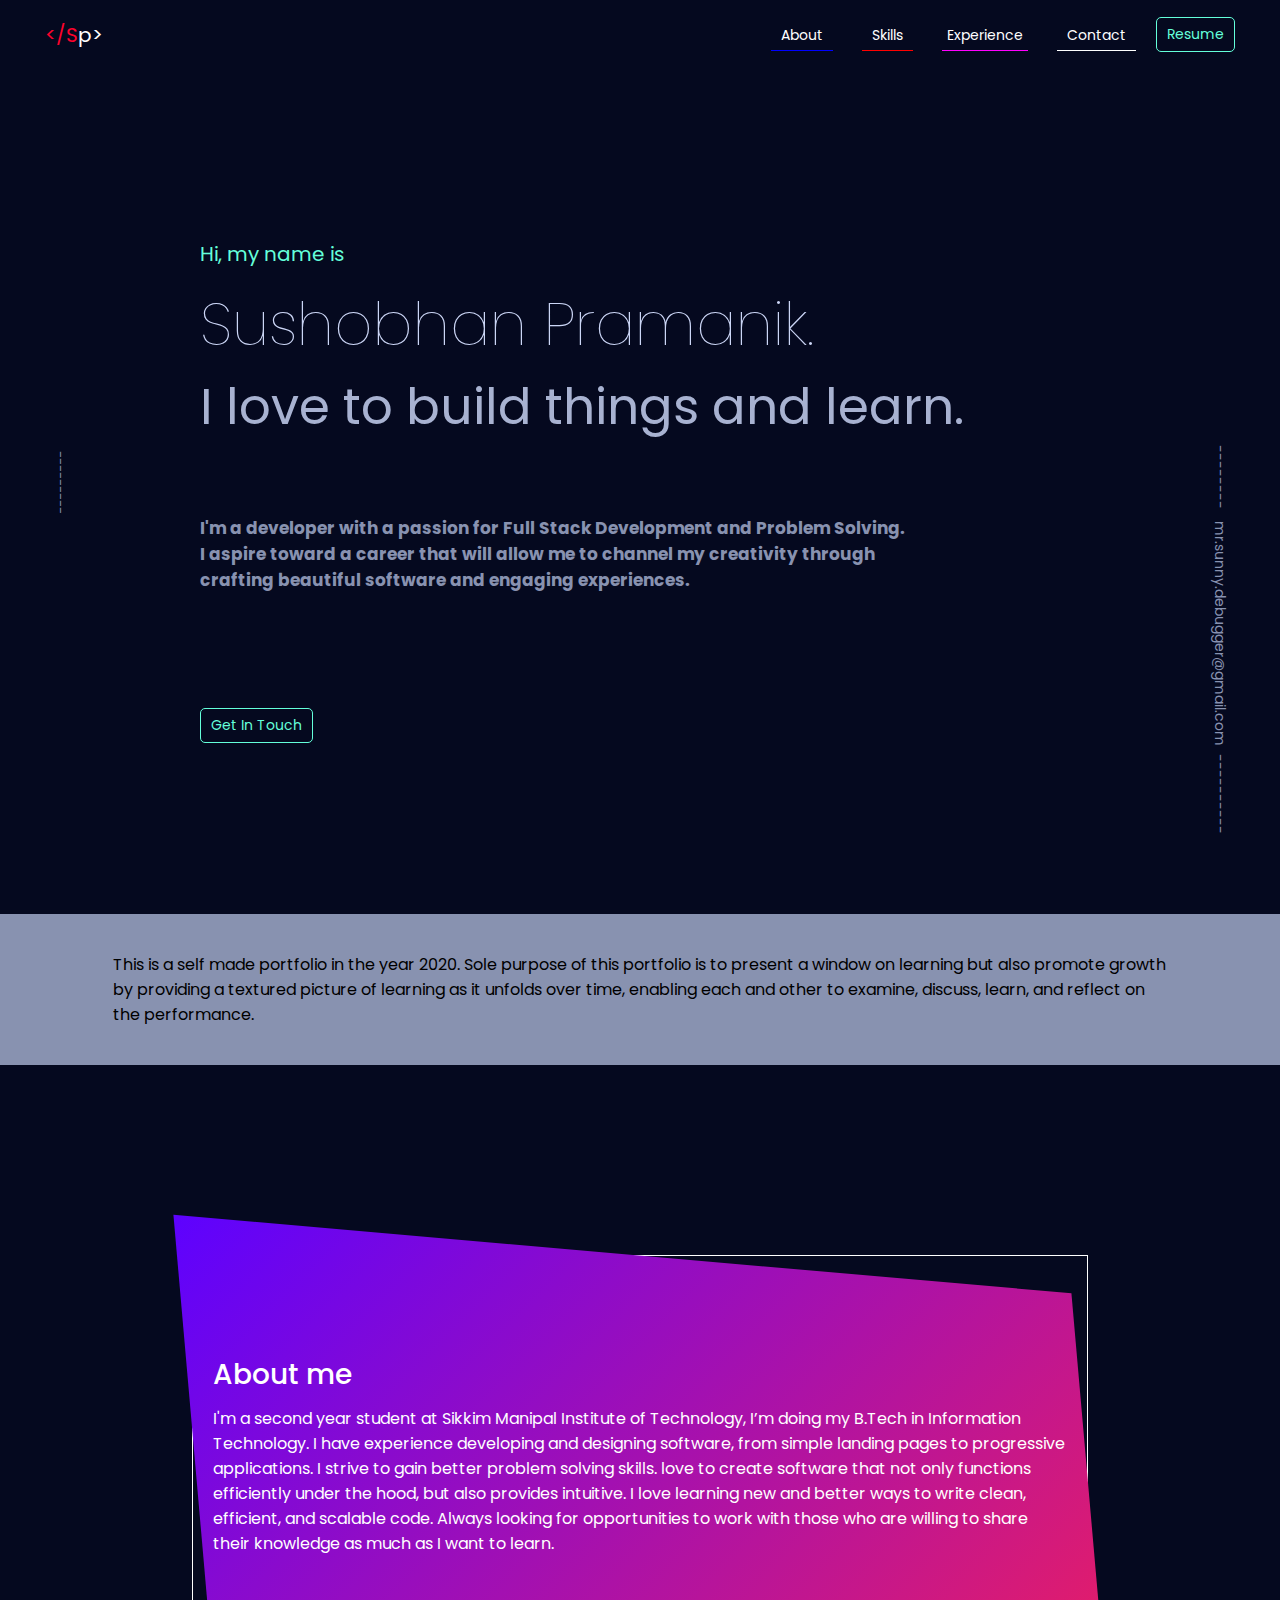
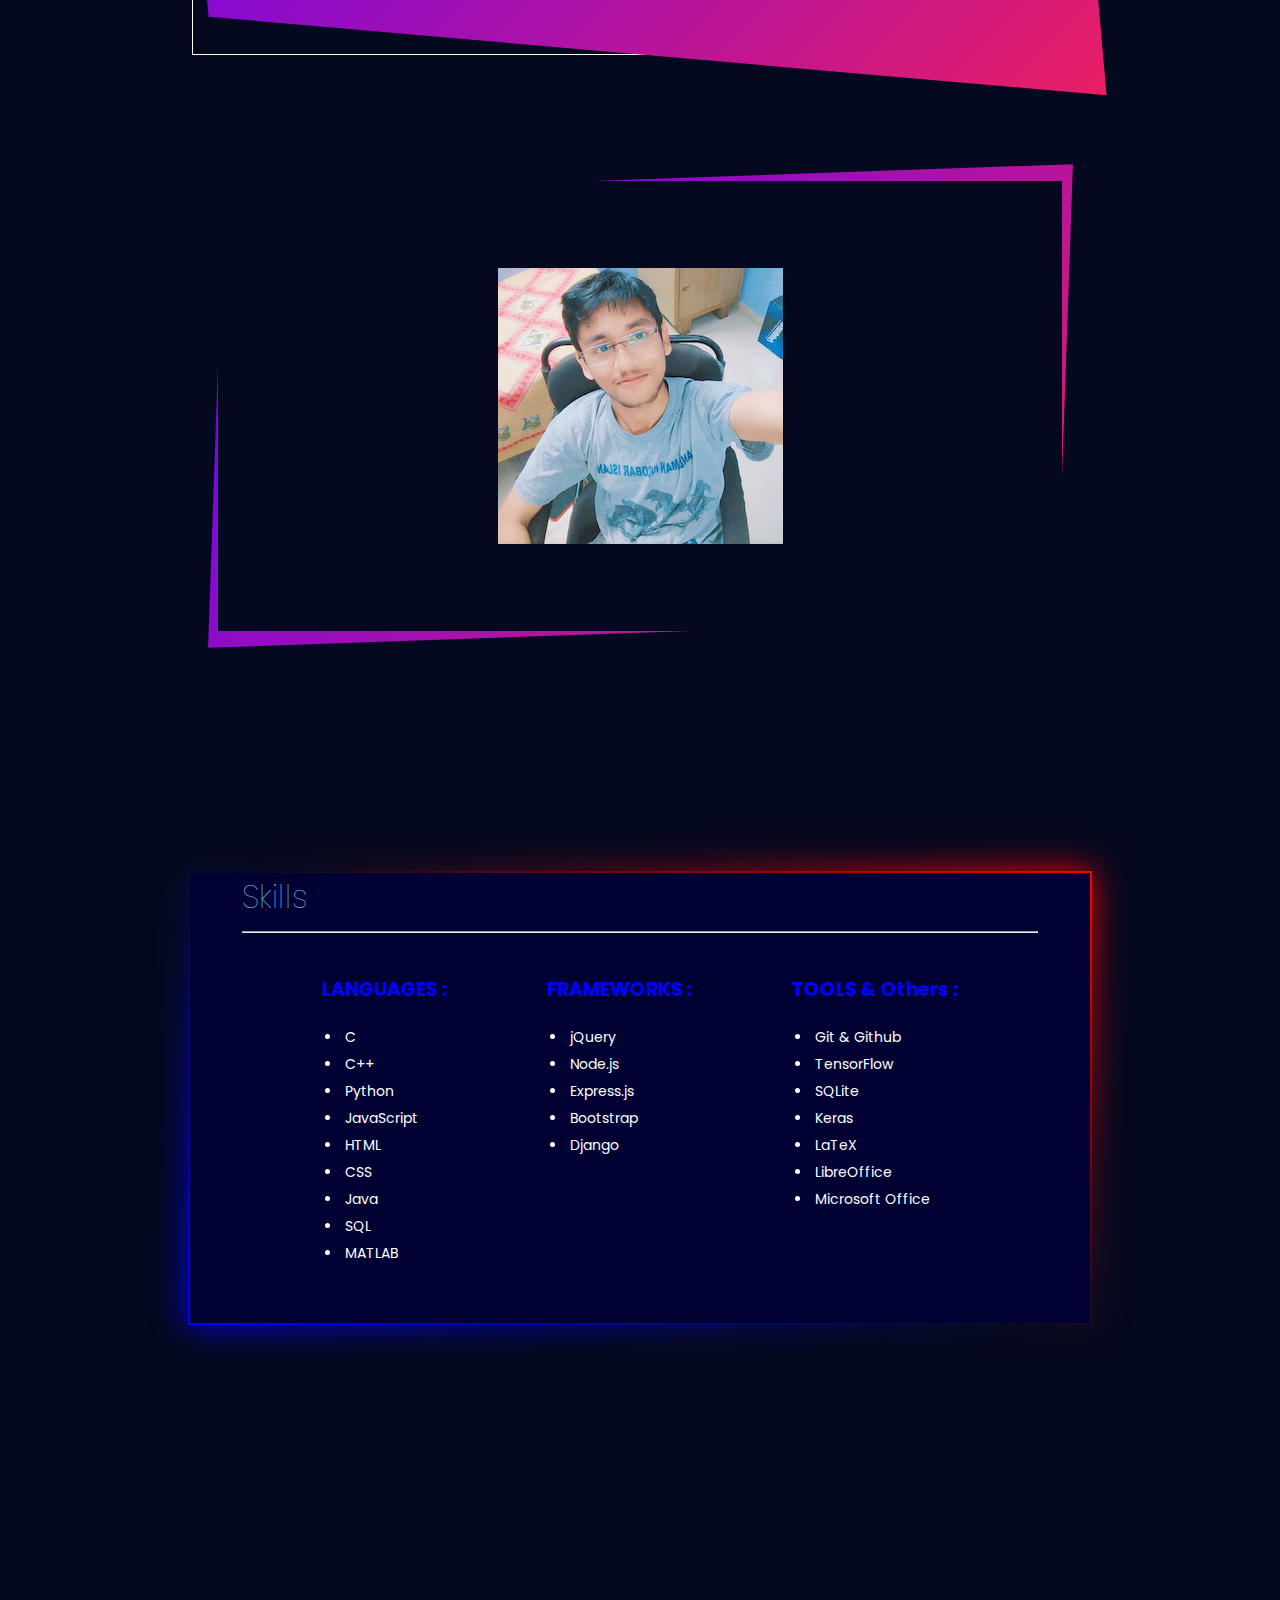
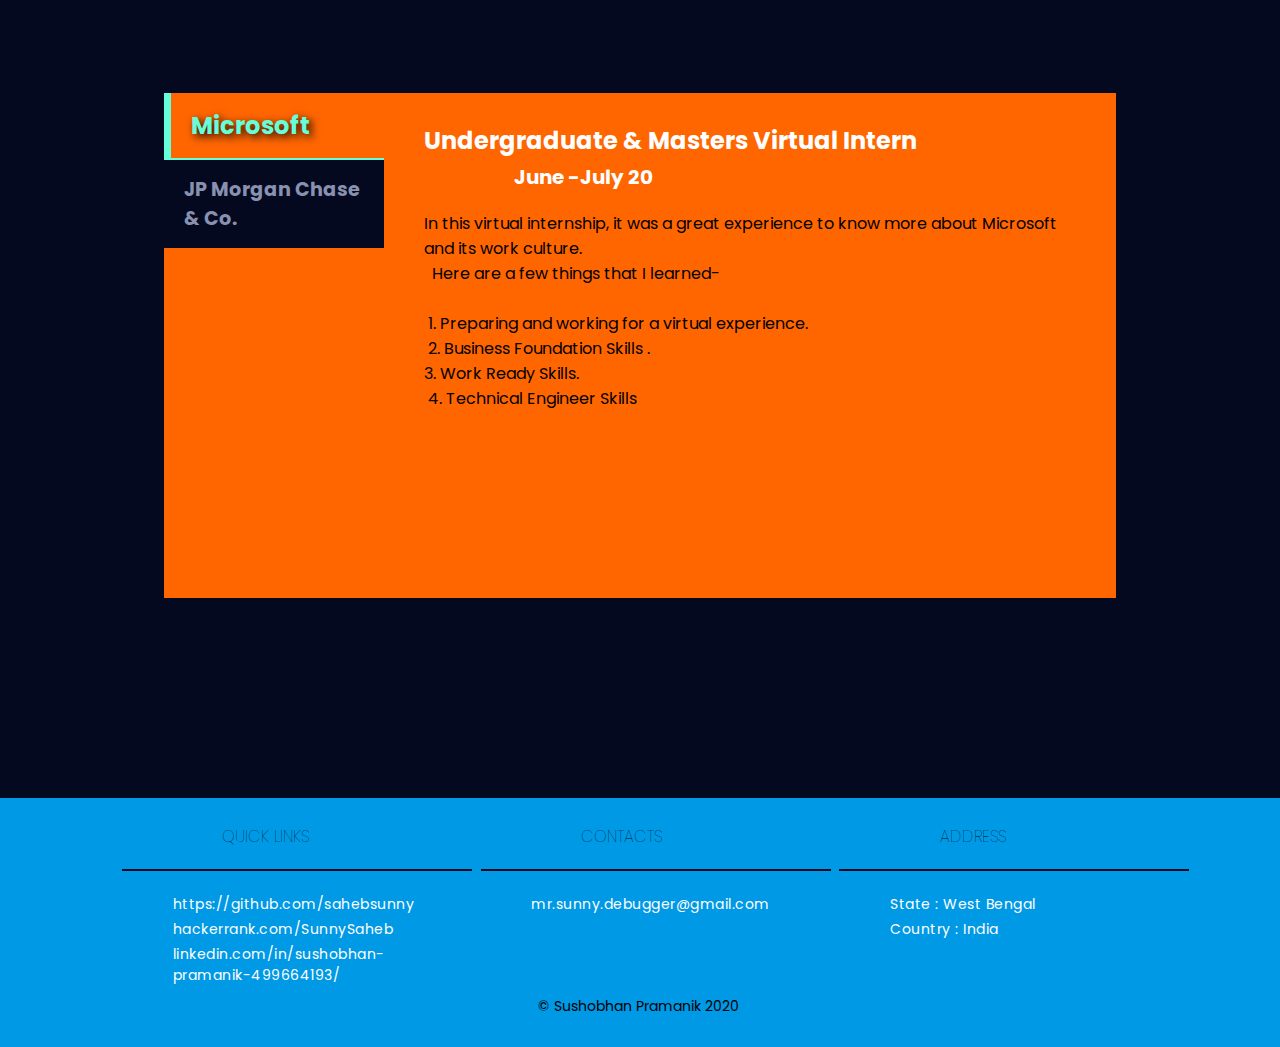
==== commit 73b68661: "Update p.html" ====
--- a/p.html
+++ b/p.html
@@ -213,7 +213,7 @@
             <h2 class="footer_h2"><i class="fas fa-link"></i>&nbspQuick Links</h2>
             <div class="border_foot"></div>
             <ul class="foot_ul">
-              <a href="https://github.com/SunnySaheb" class="foot_a"><li>github.com/SunnySaheb</li> </a>
+              <a href="https://github.com/SunnySaheb" class="foot_a"><li>https://github.com/sahebsunny</li> </a>
               <a href="https://www.hackerrank.com/SunnySaheb" class="foot_a"><li>hackerrank.com/SunnySaheb</li> </a>
               <a href="https://www.linkedin.com/in/sushobhan-pramanik-499664193/" class="foot_a"><li>linkedin.com/in/sushobhan-pramanik-499664193/</li> </a>
 
--- a/style.css
+++ b/style.css
@@ -803,12 +803,12 @@
   color: #64ffda;
   font-size: 20px;
   padding-left: 200px;
-  padding-top: 70px;
+  padding-top: 170px;
 }
 
 .h1_susho {
   color: #ccd6f6;
-  font-size: 50px;
+  font-size: 60px;
   font-weight: lighter;
   padding-left: 200px;
   padding-top: 10px;
@@ -1158,6 +1158,7 @@
   width: 100%;
   background: #8892b0;
   display: block;
+  padding: 8px;
 
 }
 
@@ -1181,6 +1182,10 @@
 /* .glow_box_top{
   border-bottom: solid 20px;
 } */
+.parallax-window {
+    min-height: 800px;
+    background: transparent;
+}
 
 .box_glow{ position: relative; width: 900px; height: 450px; display: flex; justify-content: center; align-content: center; background: #000033;}
 .box_glow::before{ content: ''; position: absolute; top: -2px; bottom: -2px; left: -2px; right: -2px; background: #fff; z-index: -1;}
@@ -1195,7 +1200,11 @@
 }
 
 .glow_box_top {
-  padding-bottom: 200px;
+  padding-bottom: 130px;
+  padding-top: 130px;
+}
+.content{
+  margin: 0px;
 }
 
 .glow_h2 {
@@ -1253,7 +1262,7 @@
   padding-right: 100px;
   /* margin-top: 200px; */
   margin-bottom: 200px;
-  padding-top: 90px;
+  padding-top: 150px;
 }
 
 .menu_inner {
@@ -1555,6 +1564,13 @@
   }
 
 
+  /* .parallax-window {
+      min-height: 1800px;
+      background: transparent;
+      background-attachment: fixed;
+      background-size: cover;
+  } */
+
 
   .container_box_about {
     width: 910px;
@@ -1591,7 +1607,7 @@
     padding-top: 300px;
   }
   .box_glow{
-    width: 85%;
+    width: 70%;
     height: 2250px;
   }
   .content{
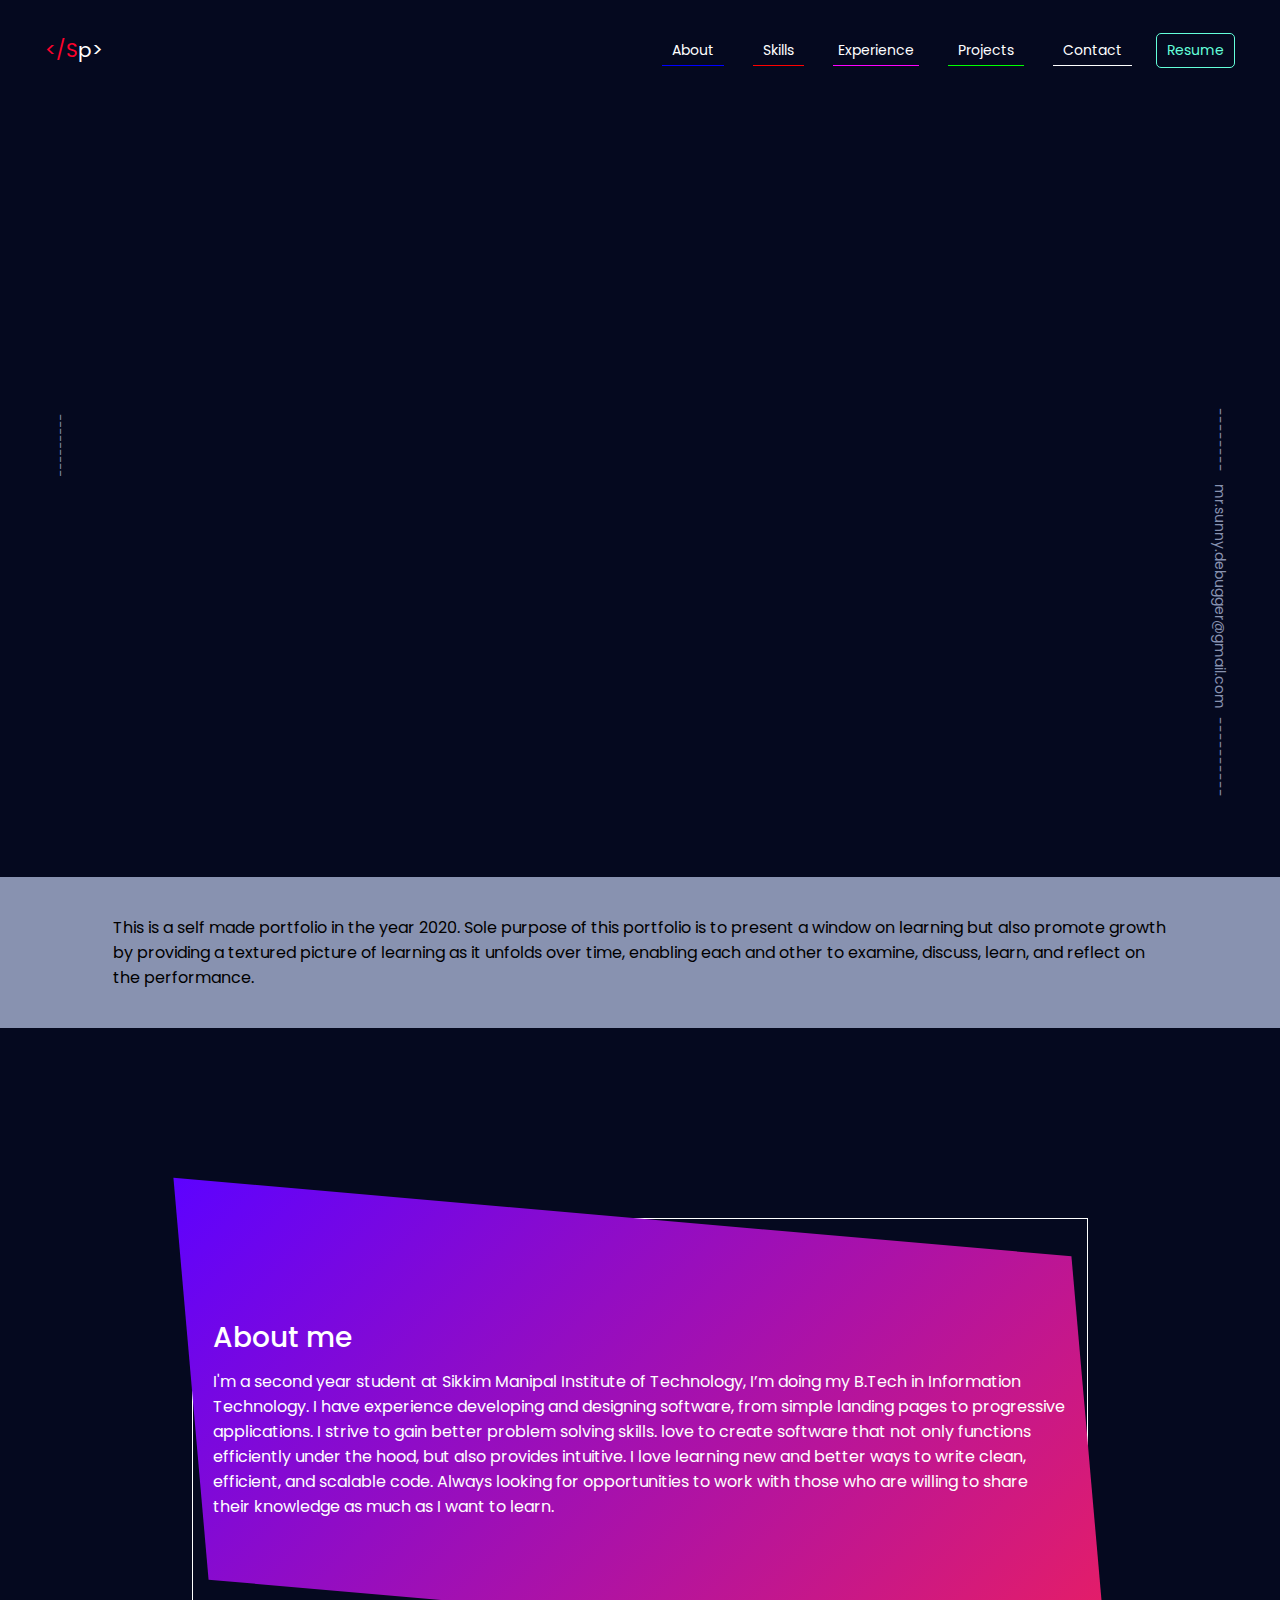
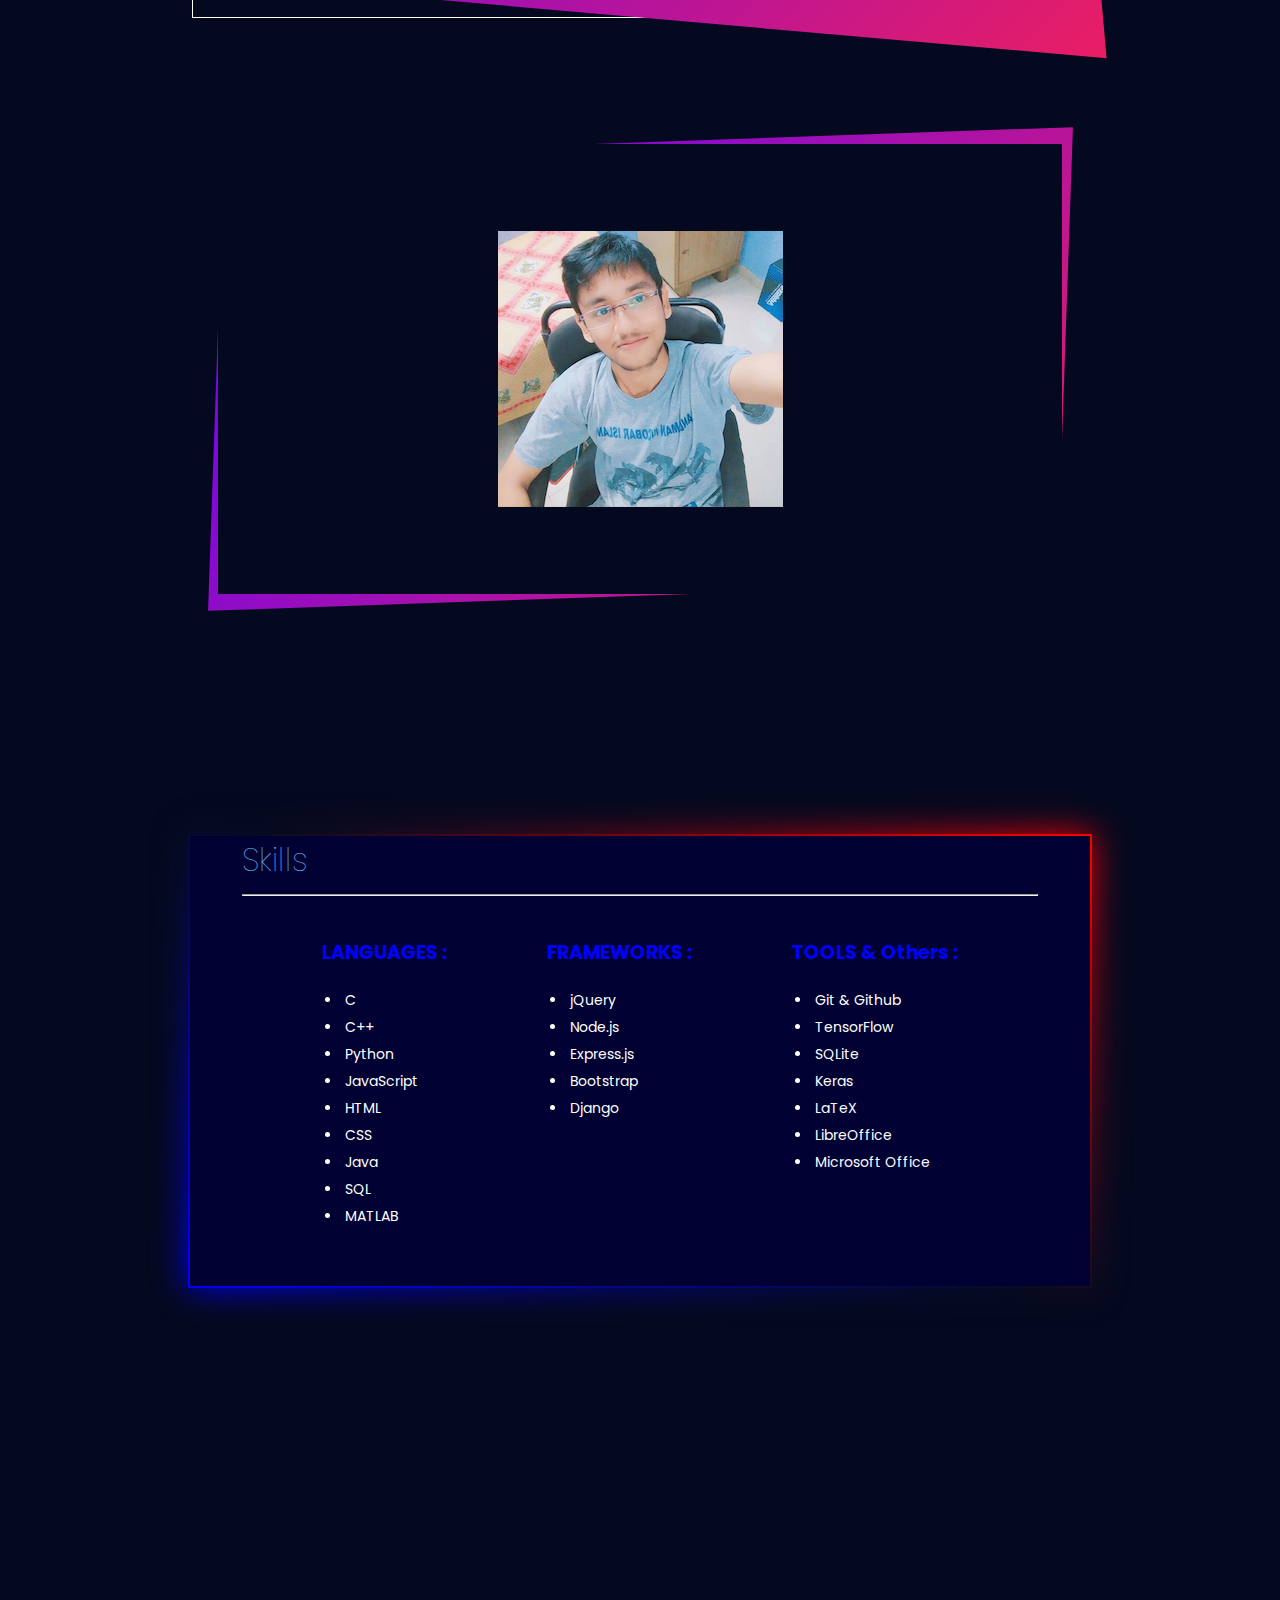
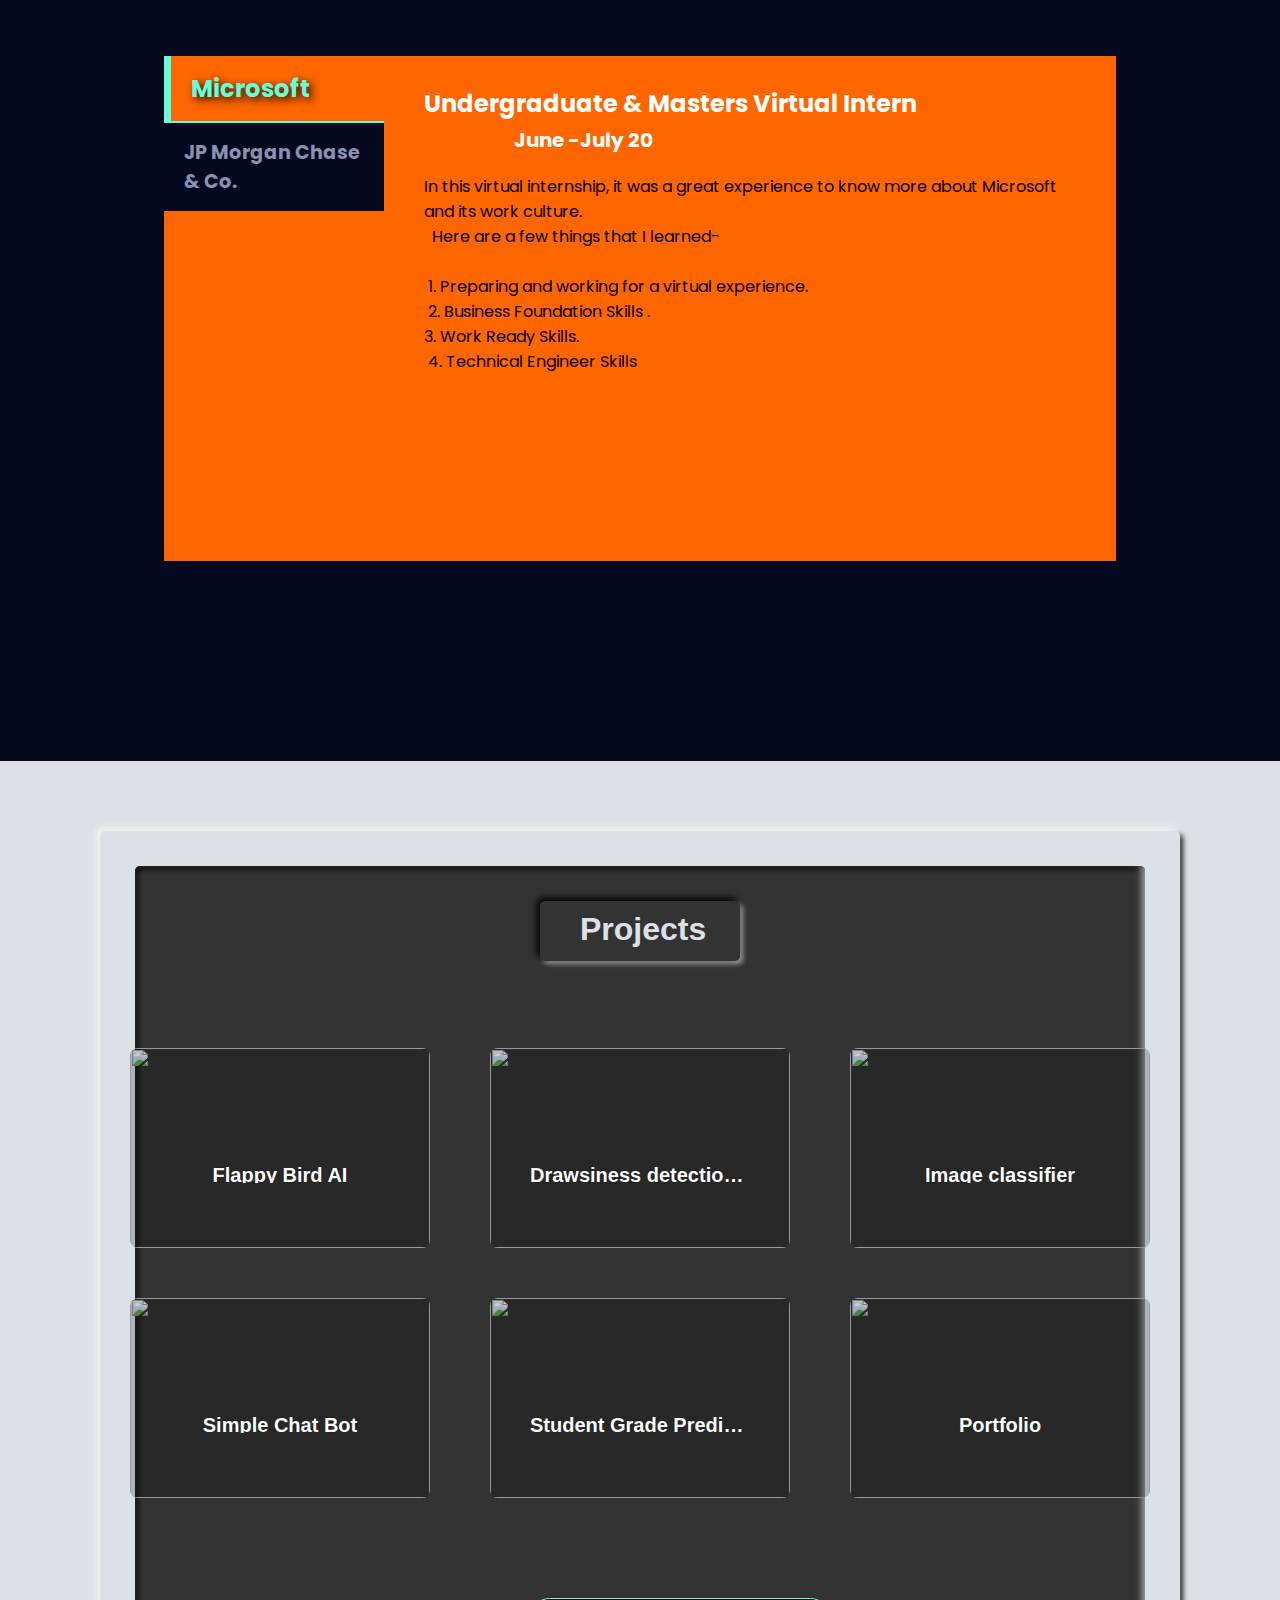
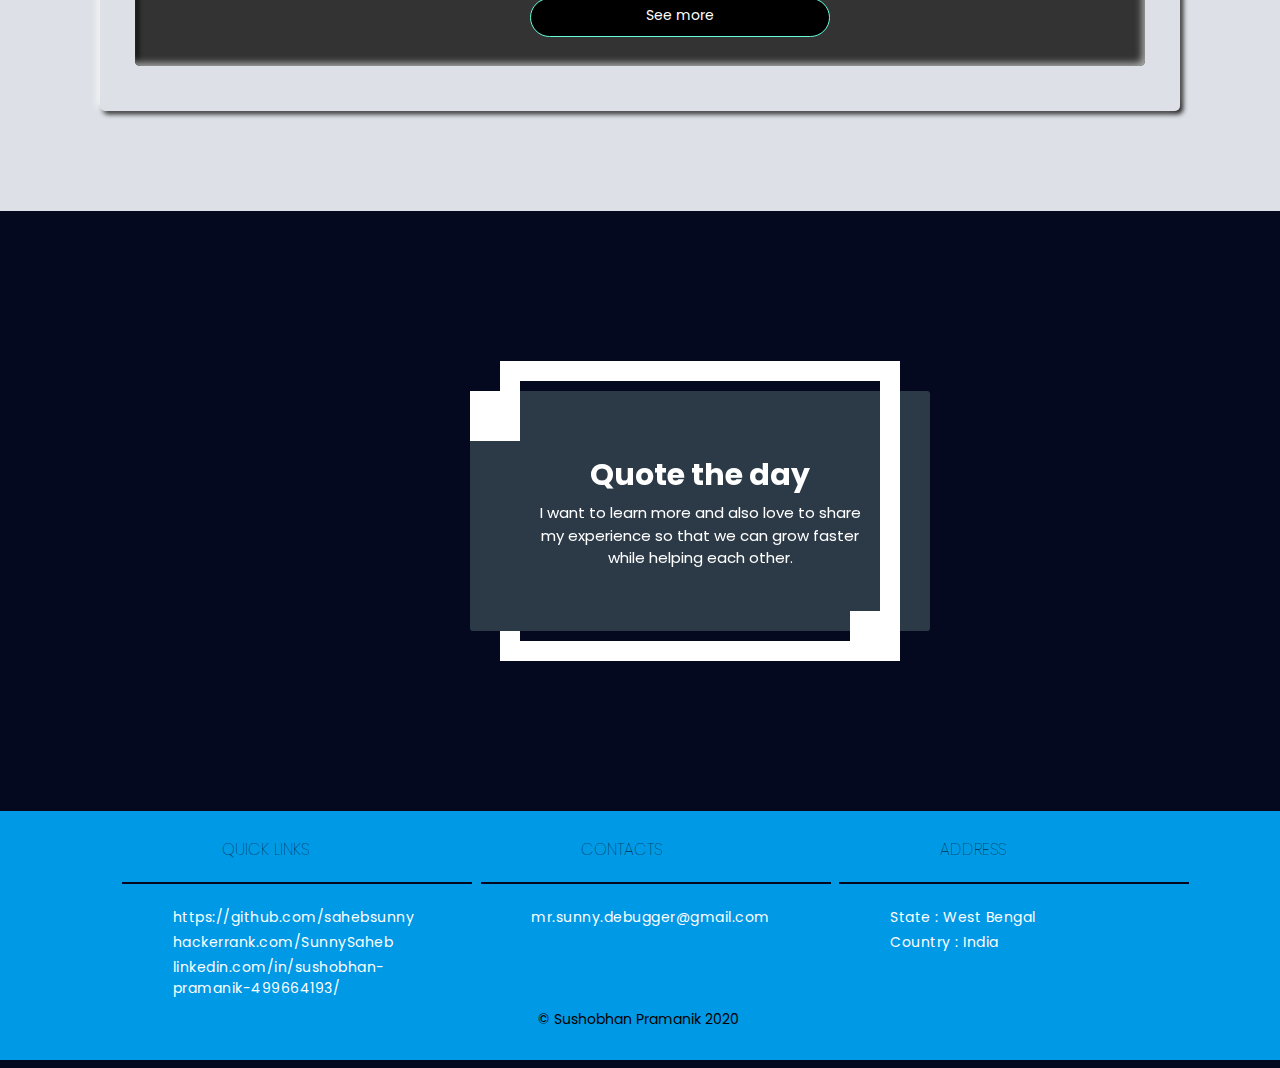
==== commit 7cef8ac5: "Add files via upload" ====
--- a/p.html
+++ b/p.html
@@ -16,16 +16,20 @@
       <ul class="logo"><a href="#"> <span class="log_1_hm">&lt;/S</span><span class="log_2_hm">p&gt;</span></a></ul>
       <nav>
         <ul class="nav_link">
-          <li><a href="#abouttt" class="btnn btnn_1">About</a></li>
-          <li><a href="#skillllls" class="btnn btnn_skl">Skills</a></li>
-          <li><a href="#tab_menu" class="btnn btnn_2">Experience</a></li>
-          <!-- <li><a href="#" class="btnn btnn_3">Projects</a></li>
-          <li><a href="#" class="btnn btnn_4">Certificates</a></li> -->
-          <li><a href="#contacts" class="btnn btnn_5">Contact</a></li>
-
+          <label for="toggle" class="tog_ham">&#9776;</label>
+          <input type="checkbox" id="toggle"/>
+          <div class="menu_hamburger">
+            <li><a href="#abouttt" class="btnn btnn_1">About</a></li>
+            <li><a href="#skillllls" class="btnn btnn_skl">Skills</a></li>
+            <li><a href="#tab_menu" class="btnn btnn_2">Experience</a></li>
+            <li><a href="#Projects" class="btnn btnn_3">Projects</a></li>
+            <!-- <li><a href="#" class="btnn btnn_4">Certificates</a></li> -->
+            <li><a href="#contacts" class="btnn btnn_5">Contact</a></li>
+            <a id="cta" href="resume.pdf"><button>Resume</button></a>
+          </div>
         </ul>
       </nav>
-      <a id="cta" href="resume.pdf"><button>Resume</button></a>
+
 
     </header>
     <p class="p_1st">Hi, my name is</p>
@@ -37,7 +41,7 @@
           <div id="icon_links_left">
             <span class="vertical_dash_left"> &nbsp&nbsp--------- &nbsp&nbsp</span><br>
 
-            <a href="https://github.com/SunnySaheb"><i class="fab fa-github"></i></a>
+            <a href="https://github.com/sahebsunny"><i class="fab fa-github"></i></a>
 
             <a href="https://www.hackerrank.com/SunnySaheb"><i class="fab fa-hackerrank"></i></a>
             <a href="https://www.linkedin.com/in/sushobhan-pramanik-499664193/"><i class="fab fa-linkedin-in"></i></a> <br> <i class="fab fa-facebook-f"></i>
@@ -78,7 +82,7 @@
 
           </div>
           <div class="box">
-            <img src="me.jpg" alt="me" class="me_image">
+            <img src="img/me.jpg" alt="me" class="me_image">
 
           </div>
 
@@ -96,7 +100,7 @@
 <br>
 <br>
 <br>
-<br>  <div class="parallax-window" data-parallax="scroll" data-z-index="-2" data-image-src="2.jpg">
+<br>  <div class="parallax-window" data-parallax="scroll" data-z-index="-2" data-image-src="img/2.jpg">
       <div class="glow_box_top">
 
         <div class="box_glow">
@@ -195,9 +199,261 @@
 
 
 
-
-
-
+<!-- Projects -->
+
+
+
+
+
+<div id="Projects">
+
+</div>
+  <div class="proj">
+    <div class="neumorphism-1">
+
+    <div class="neumorphism-2">
+      <div class="title_proj"><h2 class="project_span">Projects</h2>
+
+
+        <div class="flex_container_project">
+
+          <div class="proj_box proj_box_1">
+            <img class="main-img" src="https://www.tripzaza.com/ru/destinations/files/2018/08/shutterstock_605105897-e1534228891646.jpg" alt="">
+            <div class="proj_box-content">
+              <div class="proj_item">Flappy Bird AI</div>
+              <div class="proj_description proj_show-animate">
+                <br> Python, Genetic Algorithm
+              </div>
+              <div class="proj_interactive">
+
+                <div class="proj_item proj_show-item">
+                  <a href="https://github.com/sahebsunny/Flappy_Ai">
+                  <svg xmlns="http://www.w3.org/2000/svg" viewBox="0 0 512 512"><path d="M383.822 344.427c-16.045 0-31.024 5.326-41.721 15.979l-152.957-88.42c1.071-5.328 2.142-9.593 2.142-14.919 0-5.328-1.071-9.593-2.142-14.919l150.826-87.35c11.762 10.653 26.741 17.041 43.852 17.041 35.295 0 64.178-28.766 64.178-63.92C448 72.767 419.117 44 383.822 44c-35.297 0-64.179 28.767-64.179 63.92 0 5.327 1.065 9.593 2.142 14.919l-150.821 87.35c-11.767-10.654-26.741-17.041-43.856-17.041-35.296 0-63.108 28.766-63.108 63.92 0 35.153 28.877 63.92 64.178 63.92 17.115 0 32.089-6.389 43.856-17.042l151.891 88.421c-1.076 4.255-2.141 8.521-2.141 13.847 0 34.094 27.806 61.787 62.037 61.787 34.229 0 62.036-27.693 62.036-61.787.001-34.094-27.805-61.787-62.035-61.787z"/></svg> Link</a>
+                </div>
+              </div>
+            </div>
+          </div>
+
+
+
+          <div class="proj_box proj_box_2">
+            <img class="main-img" src="https://www.tripzaza.com/ru/destinations/files/2018/08/shutterstock_605105897-e1534228891646.jpg" alt="">
+            <div class="proj_box-content">
+              <div class="proj_item">Drawsiness detection system</div>
+              <div class="proj_description proj_show-animate">
+                <br> Python, Opencv
+              </div>
+              <div class="proj_interactive">
+
+                <div class="proj_item proj_show-item">
+                  <a href="https://github.com/sahebsunny/Drawsiness_detection_system">
+                  <svg xmlns="http://www.w3.org/2000/svg" viewBox="0 0 512 512"><path d="M383.822 344.427c-16.045 0-31.024 5.326-41.721 15.979l-152.957-88.42c1.071-5.328 2.142-9.593 2.142-14.919 0-5.328-1.071-9.593-2.142-14.919l150.826-87.35c11.762 10.653 26.741 17.041 43.852 17.041 35.295 0 64.178-28.766 64.178-63.92C448 72.767 419.117 44 383.822 44c-35.297 0-64.179 28.767-64.179 63.92 0 5.327 1.065 9.593 2.142 14.919l-150.821 87.35c-11.767-10.654-26.741-17.041-43.856-17.041-35.296 0-63.108 28.766-63.108 63.92 0 35.153 28.877 63.92 64.178 63.92 17.115 0 32.089-6.389 43.856-17.042l151.891 88.421c-1.076 4.255-2.141 8.521-2.141 13.847 0 34.094 27.806 61.787 62.037 61.787 34.229 0 62.036-27.693 62.036-61.787.001-34.094-27.805-61.787-62.035-61.787z"/></svg> Link</a>
+                </div>
+              </div>
+            </div>
+          </div>
+
+
+
+          <div class="proj_box proj_box_3">
+            <img class="main-img" src="https://www.tripzaza.com/ru/destinations/files/2018/08/shutterstock_605105897-e1534228891646.jpg" alt="">
+            <div class="proj_box-content">
+              <div class="proj_item">Image classifier</div>
+              <div class="proj_description proj_show-animate">
+                <br> Python, Tensorflow
+              </div>
+              <div class="proj_interactive">
+
+                <div class="proj_item proj_show-item">
+                  <a href="https://github.com/sahebsunny/Image_classifier">
+                  <svg xmlns="http://www.w3.org/2000/svg" viewBox="0 0 512 512"><path d="M383.822 344.427c-16.045 0-31.024 5.326-41.721 15.979l-152.957-88.42c1.071-5.328 2.142-9.593 2.142-14.919 0-5.328-1.071-9.593-2.142-14.919l150.826-87.35c11.762 10.653 26.741 17.041 43.852 17.041 35.295 0 64.178-28.766 64.178-63.92C448 72.767 419.117 44 383.822 44c-35.297 0-64.179 28.767-64.179 63.92 0 5.327 1.065 9.593 2.142 14.919l-150.821 87.35c-11.767-10.654-26.741-17.041-43.856-17.041-35.296 0-63.108 28.766-63.108 63.92 0 35.153 28.877 63.92 64.178 63.92 17.115 0 32.089-6.389 43.856-17.042l151.891 88.421c-1.076 4.255-2.141 8.521-2.141 13.847 0 34.094 27.806 61.787 62.037 61.787 34.229 0 62.036-27.693 62.036-61.787.001-34.094-27.805-61.787-62.035-61.787z"/></svg> Link</a>
+                </div>
+              </div>
+            </div>
+          </div>
+
+
+          <div class="proj_box proj_box_4">
+            <img class="main-img" src="https://www.tripzaza.com/ru/destinations/files/2018/08/shutterstock_605105897-e1534228891646.jpg" alt="">
+            <div class="proj_box-content">
+              <div class="proj_item">Simple Chat Bot</div>
+              <div class="proj_description proj_show-animate">
+                <br> Python, tensorflow and nltk
+              </div>
+              <div class="proj_interactive">
+
+                <div class="proj_item proj_show-item">
+                  <a href="https://github.com/sahebsunny/Chat_bot">
+                  <svg xmlns="http://www.w3.org/2000/svg" viewBox="0 0 512 512"><path d="M383.822 344.427c-16.045 0-31.024 5.326-41.721 15.979l-152.957-88.42c1.071-5.328 2.142-9.593 2.142-14.919 0-5.328-1.071-9.593-2.142-14.919l150.826-87.35c11.762 10.653 26.741 17.041 43.852 17.041 35.295 0 64.178-28.766 64.178-63.92C448 72.767 419.117 44 383.822 44c-35.297 0-64.179 28.767-64.179 63.92 0 5.327 1.065 9.593 2.142 14.919l-150.821 87.35c-11.767-10.654-26.741-17.041-43.856-17.041-35.296 0-63.108 28.766-63.108 63.92 0 35.153 28.877 63.92 64.178 63.92 17.115 0 32.089-6.389 43.856-17.042l151.891 88.421c-1.076 4.255-2.141 8.521-2.141 13.847 0 34.094 27.806 61.787 62.037 61.787 34.229 0 62.036-27.693 62.036-61.787.001-34.094-27.805-61.787-62.035-61.787z"/></svg> Link</a>
+                </div>
+              </div>
+            </div>
+          </div>
+
+
+
+          <div class="proj_box proj_box_5">
+            <img class="main-img" src="https://www.tripzaza.com/ru/destinations/files/2018/08/shutterstock_605105897-e1534228891646.jpg" alt="">
+            <div class="proj_box-content">
+              <div class="proj_item">Student Grade Predictor</div>
+              <div class="proj_description proj_show-animate">
+                <br> Python, Linear Regression Algorithm
+              </div>
+              <div class="proj_interactive">
+
+                <div class="proj_item proj_show-item">
+                  <a href="https://github.com/sahebsunny/Student_Grade_Predictor">
+                  <svg xmlns="http://www.w3.org/2000/svg" viewBox="0 0 512 512"><path d="M383.822 344.427c-16.045 0-31.024 5.326-41.721 15.979l-152.957-88.42c1.071-5.328 2.142-9.593 2.142-14.919 0-5.328-1.071-9.593-2.142-14.919l150.826-87.35c11.762 10.653 26.741 17.041 43.852 17.041 35.295 0 64.178-28.766 64.178-63.92C448 72.767 419.117 44 383.822 44c-35.297 0-64.179 28.767-64.179 63.92 0 5.327 1.065 9.593 2.142 14.919l-150.821 87.35c-11.767-10.654-26.741-17.041-43.856-17.041-35.296 0-63.108 28.766-63.108 63.92 0 35.153 28.877 63.92 64.178 63.92 17.115 0 32.089-6.389 43.856-17.042l151.891 88.421c-1.076 4.255-2.141 8.521-2.141 13.847 0 34.094 27.806 61.787 62.037 61.787 34.229 0 62.036-27.693 62.036-61.787.001-34.094-27.805-61.787-62.035-61.787z"/></svg> Link</a>
+                </div>
+              </div>
+            </div>
+          </div>
+
+
+
+          <div class="proj_box proj_box_6">
+            <img class="main-img" src="https://www.tripzaza.com/ru/destinations/files/2018/08/shutterstock_605105897-e1534228891646.jpg" alt="">
+            <div class="proj_box-content">
+              <div class="proj_item">Portfolio</div>
+              <div class="proj_description proj_show-animate">
+                <br> HTML, CSS
+              </div>
+              <div class="proj_interactive">
+
+                <div class="proj_item proj_show-item">
+                  <a href="https://github.com/sahebsunny/sahebsunny.github.io">
+                  <svg xmlns="http://www.w3.org/2000/svg" viewBox="0 0 512 512"><path d="M383.822 344.427c-16.045 0-31.024 5.326-41.721 15.979l-152.957-88.42c1.071-5.328 2.142-9.593 2.142-14.919 0-5.328-1.071-9.593-2.142-14.919l150.826-87.35c11.762 10.653 26.741 17.041 43.852 17.041 35.295 0 64.178-28.766 64.178-63.92C448 72.767 419.117 44 383.822 44c-35.297 0-64.179 28.767-64.179 63.92 0 5.327 1.065 9.593 2.142 14.919l-150.821 87.35c-11.767-10.654-26.741-17.041-43.856-17.041-35.296 0-63.108 28.766-63.108 63.92 0 35.153 28.877 63.92 64.178 63.92 17.115 0 32.089-6.389 43.856-17.042l151.891 88.421c-1.076 4.255-2.141 8.521-2.141 13.847 0 34.094 27.806 61.787 62.037 61.787 34.229 0 62.036-27.693 62.036-61.787.001-34.094-27.805-61.787-62.035-61.787z"/></svg> Link</a>
+                </div>
+              </div>
+            </div>
+          </div>
+
+
+
+          <!-- <div class="proj_box proj_box_7">
+            <img class="main-img" src="https://www.tripzaza.com/ru/destinations/files/2018/08/shutterstock_605105897-e1534228891646.jpg" alt="">
+            <div class="proj_box-content">
+              <div class="proj_item">Ed Sheeran</div>
+              <div class="proj_description proj_show-animate">
+                <br> Python, Genetic Algorithm
+              </div>
+              <div class="proj_interactive">
+
+                <div class="proj_item proj_show-item">
+                  <a href="https://github.com/sahebsunny">
+                  <svg xmlns="http://www.w3.org/2000/svg" viewBox="0 0 512 512"><path d="M383.822 344.427c-16.045 0-31.024 5.326-41.721 15.979l-152.957-88.42c1.071-5.328 2.142-9.593 2.142-14.919 0-5.328-1.071-9.593-2.142-14.919l150.826-87.35c11.762 10.653 26.741 17.041 43.852 17.041 35.295 0 64.178-28.766 64.178-63.92C448 72.767 419.117 44 383.822 44c-35.297 0-64.179 28.767-64.179 63.92 0 5.327 1.065 9.593 2.142 14.919l-150.821 87.35c-11.767-10.654-26.741-17.041-43.856-17.041-35.296 0-63.108 28.766-63.108 63.92 0 35.153 28.877 63.92 64.178 63.92 17.115 0 32.089-6.389 43.856-17.042l151.891 88.421c-1.076 4.255-2.141 8.521-2.141 13.847 0 34.094 27.806 61.787 62.037 61.787 34.229 0 62.036-27.693 62.036-61.787.001-34.094-27.805-61.787-62.035-61.787z"/></svg> Link</a>
+                </div>
+              </div>
+            </div>
+          </div>
+
+
+
+
+          <div class="proj_box proj_box_8">
+            <img class="main-img" src="https://www.tripzaza.com/ru/destinations/files/2018/08/shutterstock_605105897-e1534228891646.jpg" alt="">
+            <div class="proj_box-content">
+              <div class="proj_item">Ed Sheeran</div>
+              <div class="proj_description proj_show-animate">
+                <br> Python, Genetic Algorithm
+              </div>
+              <div class="proj_interactive">
+
+                <div class="proj_item proj_show-item">
+                  <a href="https://github.com/sahebsunny">
+                  <svg xmlns="http://www.w3.org/2000/svg" viewBox="0 0 512 512"><path d="M383.822 344.427c-16.045 0-31.024 5.326-41.721 15.979l-152.957-88.42c1.071-5.328 2.142-9.593 2.142-14.919 0-5.328-1.071-9.593-2.142-14.919l150.826-87.35c11.762 10.653 26.741 17.041 43.852 17.041 35.295 0 64.178-28.766 64.178-63.92C448 72.767 419.117 44 383.822 44c-35.297 0-64.179 28.767-64.179 63.92 0 5.327 1.065 9.593 2.142 14.919l-150.821 87.35c-11.767-10.654-26.741-17.041-43.856-17.041-35.296 0-63.108 28.766-63.108 63.92 0 35.153 28.877 63.92 64.178 63.92 17.115 0 32.089-6.389 43.856-17.042l151.891 88.421c-1.076 4.255-2.141 8.521-2.141 13.847 0 34.094 27.806 61.787 62.037 61.787 34.229 0 62.036-27.693 62.036-61.787.001-34.094-27.805-61.787-62.035-61.787z"/></svg> Link</a>
+                </div>
+              </div>
+            </div>
+          </div>
+
+
+
+
+
+
+          <div class="proj_box proj_box_9">
+            <img class="main-img" src="https://www.tripzaza.com/ru/destinations/files/2018/08/shutterstock_605105897-e1534228891646.jpg" alt="">
+            <div class="proj_box-content">
+              <div class="proj_item">Ed Sheeran</div>
+              <div class="proj_description proj_show-animate">
+                <br> Python, Genetic Algorithm
+              </div>
+              <div class="proj_interactive">
+
+                <div class="proj_item proj_show-item">
+                  <a class="aaaaaaa" href="https://github.com/sahebsunny">
+                  <svg xmlns="http://www.w3.org/2000/svg" viewBox="0 0 512 512"><path d="M383.822 344.427c-16.045 0-31.024 5.326-41.721 15.979l-152.957-88.42c1.071-5.328 2.142-9.593 2.142-14.919 0-5.328-1.071-9.593-2.142-14.919l150.826-87.35c11.762 10.653 26.741 17.041 43.852 17.041 35.295 0 64.178-28.766 64.178-63.92C448 72.767 419.117 44 383.822 44c-35.297 0-64.179 28.767-64.179 63.92 0 5.327 1.065 9.593 2.142 14.919l-150.821 87.35c-11.767-10.654-26.741-17.041-43.856-17.041-35.296 0-63.108 28.766-63.108 63.92 0 35.153 28.877 63.92 64.178 63.92 17.115 0 32.089-6.389 43.856-17.042l151.891 88.421c-1.076 4.255-2.141 8.521-2.141 13.847 0 34.094 27.806 61.787 62.037 61.787 34.229 0 62.036-27.693 62.036-61.787.001-34.094-27.805-61.787-62.035-61.787z"/></svg> Link</a>
+                </div>
+              </div>
+            </div>
+          </div> -->
+
+
+        </div>
+        <!-- card -->
+
+                <!-- <div class="proj_box">
+                  <img class="main-img" src="https://www.tripzaza.com/ru/destinations/files/2018/08/shutterstock_605105897-e1534228891646.jpg" alt="">
+                  <div class="proj_box-content">
+                    <div class="proj_item">Ed Sheeran</div>
+                    <div class="proj_description proj_show-animate">
+                      Ed Sheeran was born on February 17, 1991, in Halifax, West Yorkshire, in the United Kingdom.
+                    </div>
+                    <div class="proj_interactive">
+                      <div class="proj_item proj_show-item">
+                        <svg xmlns="http://www.w3.org/2000/svg" viewBox="0 0 512 512"><path d="M349.6 64c-36.4 0-70.7 16.7-93.6 43.9C233.1 80.7 198.8 64 162.4 64 97.9 64 48 114.2 48 179.1c0 79.5 70.7 143.3 177.8 241.7L256 448l30.2-27.2C393.3 322.4 464 258.6 464 179.1 464 114.2 414.1 64 349.6 64zm-80.8 329.3l-4.2 3.9-8.6 7.8-8.6-7.8-4.2-3.9c-50.4-46.3-94-86.3-122.7-122-28-34.7-40.4-63.1-40.4-92.2 0-22.9 8.4-43.9 23.7-59.3 15.2-15.4 36-23.8 58.6-23.8 26.1 0 52 12.2 69.1 32.5l24.5 29.1 24.5-29.1c17.1-20.4 43-32.5 69.1-32.5 22.6 0 43.4 8.4 58.7 23.8 15.3 15.4 23.7 36.5 23.7 59.3 0 29-12.5 57.5-40.4 92.2-28.8 35.7-72.3 75.7-122.8 122z"/></svg>        Like
+                      </div>
+                      <div class="proj_item proj_show-item">
+                        <svg xmlns="http://www.w3.org/2000/svg" viewBox="0 0 512 512"><path d="M383.822 344.427c-16.045 0-31.024 5.326-41.721 15.979l-152.957-88.42c1.071-5.328 2.142-9.593 2.142-14.919 0-5.328-1.071-9.593-2.142-14.919l150.826-87.35c11.762 10.653 26.741 17.041 43.852 17.041 35.295 0 64.178-28.766 64.178-63.92C448 72.767 419.117 44 383.822 44c-35.297 0-64.179 28.767-64.179 63.92 0 5.327 1.065 9.593 2.142 14.919l-150.821 87.35c-11.767-10.654-26.741-17.041-43.856-17.041-35.296 0-63.108 28.766-63.108 63.92 0 35.153 28.877 63.92 64.178 63.92 17.115 0 32.089-6.389 43.856-17.042l151.891 88.421c-1.076 4.255-2.141 8.521-2.141 13.847 0 34.094 27.806 61.787 62.037 61.787 34.229 0 62.036-27.693 62.036-61.787.001-34.094-27.805-61.787-62.035-61.787z"/></svg>        Share
+                      </div>
+                    </div>
+                  </div>
+                </div> -->
+
+
+
+
+
+
+
+
+
+      </div>
+      <!-- <div class="clclclc"><span class="hghghgh">See more</span> -->
+        <a id="cta" href="projects.html"><button class="clclclc">See more</button></a>
+
+      </div>
+
+    </div>
+    </div>
+
+
+
+
+
+  </div>
+
+
+
+
+
+
+<!-- Quote -->
+
+<!--
+<div class="quote">
+
+</div> -->
+
+<div class="box_quote"><i class="fas_quote fa-quote-left fa2_quote"></i>
+    <div class="text_quote"><i class="fas_quote fa-quote-right fa1_quote"></i>
+        <div>
+            <h3>Quote the day</h3>
+            <p>I want to learn more and also love to share my experience so that we can grow faster while helping each other.</p>
+        </div>
+    </div>
+</div>
 
 
 
@@ -213,7 +469,7 @@
             <h2 class="footer_h2"><i class="fas fa-link"></i>&nbspQuick Links</h2>
             <div class="border_foot"></div>
             <ul class="foot_ul">
-              <a href="https://github.com/SunnySaheb" class="foot_a"><li>https://github.com/sahebsunny</li> </a>
+              <a href="https://github.com/sahebsunny" class="foot_a"><li>https://github.com/sahebsunny</li> </a>
               <a href="https://www.hackerrank.com/SunnySaheb" class="foot_a"><li>hackerrank.com/SunnySaheb</li> </a>
               <a href="https://www.linkedin.com/in/sushobhan-pramanik-499664193/" class="foot_a"><li>linkedin.com/in/sushobhan-pramanik-499664193/</li> </a>
 
--- a/style.css
+++ b/style.css
@@ -563,6 +563,8 @@
   top: 0;
   z-index: 100;
   background: #05091f;
+  padding-top: 15px;
+  margin-top: -8px;
   /* padding-bottom: -10px; */
   /* margin-bottom: -10px;
   margin-top: -10px; */
@@ -573,6 +575,67 @@
 
 
 
+.menu_hamburger {
+    /* margin: 0 30px 0 0; */
+}
+.menu_hamburger a {
+    clear: right;
+    text-decoration: none;
+    /* color: gray; */
+    /* margin: 0 10px; */
+    line-height: 70px;
+}
+
+/* span {
+    color: #54D17A;
+} */
+
+.tog_ham {
+    margin: 0 40px 0 0;
+    font-size: 26px;
+    line-height: 70px;
+    display: none;
+    width: 26px;
+    float: right;
+}
+#toggle {
+    display: none;
+}
+
+/*
+@media only screen and (max-width: 500px) {
+    .tog_ham {
+        display: block;
+        cursor: pointer;
+        color: #ededed;
+        font-size: 60px;
+        margin-right: 60px;
+    }
+    .menu_hamburger {
+        text-align: center;
+        width: 100%;
+        display: none;
+    }
+    .menu_hamburger .btnn {
+        display: block;
+        border-bottom: 1px solid #EAEAEB;
+        margin: 0;
+
+    }
+    #toggle:checked + .menu_hamburger {
+        display: block;
+    }
+
+
+}
+ */
+
+
+
+
+
+
+
 
 
 .log_1_hm {
@@ -611,10 +674,15 @@
 .nav_link li a:hover {
   color: #64ffda;
 } */
+input {
+opacity: 0;
+}
 
 button {
   /* margin-left: 20px; */
+  margin-top: 13px;
   padding: 6px 10px;
+  /* margin-left: 35px; */
   background-color: #05091f;
   color: #64ffda;
   border: 1px solid #64ffda;
@@ -635,6 +703,7 @@
 
 .btnn {
   margin-left: -15px;
+  /* margin-top: 50px; */
 
 }
 
@@ -646,6 +715,7 @@
   padding-bottom: 5px;
   border-bottom: 1px solid #0000FF;
 
+
 }
 
 
@@ -653,7 +723,7 @@
 /* 1 */
 .btnn_1:hover {
   background-color: #0000FF;
-  color: #05091f;
+  color: #F0F8FF;
   font-weight: bold;
   box-shadow: 0 0 5px #0000FF,
               0 0 25px #0000FF,
@@ -675,7 +745,7 @@
 /* 2 */
 .btnn_skl:hover {
   background-color: #FF0000;
-  color: #05091f;
+  color: #F0F8FF;
   font-weight: bold;
   box-shadow: 0 0 5px #FF0000,
               0 0 25px #FF0000,
@@ -705,7 +775,7 @@
 /* 2 */
 .btnn_2:hover {
   background-color: #FF00FF;
-  color: #05091f;
+  color: #F0F8FF;
   font-weight: bold;
   box-shadow: 0 0 5px #FF00FF,
               0 0 25px #FF00FF,
@@ -735,13 +805,13 @@
 
 
 .btnn_3:hover {
-  background-color: #00FF00;
-  color: #05091f;
+  background-color: #008000;
+  color: #F0F8FF;
   font-weight: bold;
-  box-shadow: 0 0 5px #00FF00,
-              0 0 25px #00FF00,
-              0 0 50px #00FF00,
-              0 0 80px #00FF00;
+  box-shadow: 0 0 5px #008000,
+              0 0 25px #008000,
+              0 0 50px #008000,
+              0 0 80px #90EE90;
 
 }
 
@@ -763,7 +833,7 @@
 
 .btnn_4:hover {
   background-color: #FFFF00;
-  color: #05091f;
+  color: #F0F8FF;
   font-weight: bold;
   box-shadow: 0 0 5px #FFFF00,
               0 0 25px #FFFF00,
@@ -786,13 +856,13 @@
 
 
 .btnn_5:hover {
-  background-color: #fff;
-  color: #05091f;
+  background-color: #9400D3;
+  color: #F0F8FF;
   font-weight: bold;
-  box-shadow: 0 0 5px #fff,
-              0 0 25px #fff,
-              0 0 50px #fff,
-              0 0 80px #fff;
+  box-shadow: 0 0 5px #9400D3,
+              0 0 25px #9400D3,
+              0 0 50px #9400D3,
+              0 0 80px #F0F8FF;
 
 }
 
@@ -803,7 +873,7 @@
   color: #64ffda;
   font-size: 20px;
   padding-left: 200px;
-  padding-top: 170px;
+  padding-top: 108px;
 }
 
 .h1_susho {
@@ -848,6 +918,73 @@
   /* margin-left: 200px; */
   padding-left: 130px;
 }
+
+
+
+
+
+
+
+
+
+
+
+
+@keyframes fadeInUp {
+	 from {
+		 opacity: 0;
+		 -webkit-transform: translate3d(0,100%,0);
+		 transform: translate3d(0,100%,0);
+	}
+	 to {
+		 opacity: 1;
+		 -webkit-transform: none;
+		 transform: none;
+	}
+}
+
+.p_1st {
+	 opacity: 0;
+	 animation: fadeInUp 1s ease-in-out 0s forwards;
+}
+
+.h1_susho {
+  opacity: 0;
+  animation: fadeInUp 1s ease-in-out 0s forwards;
+}
+.i_build {
+  opacity: 0;
+  animation: fadeInUp 1s ease-in-out 0s forwards;
+}
+
+.h3_iam {
+  opacity: 0;
+  animation: fadeInUp 1s ease-in-out 0s forwards;
+}
+
+
+
+.h1_susho {
+	 animation-delay: 1s;
+}
+.i_build {
+	 animation-delay: 2s;
+}
+.h3_iam {
+	 animation-delay: 3s;
+}
+
+
+
+
+
+
+
+
+
+
+
+
 
 
 .verticle_right {
@@ -1368,9 +1505,509 @@
 
 /* 66ccff */
 
-
-
-
+/* Projects */
+
+
+
+
+
+.proj{
+  background: #dde1e7;
+  height: 1050px;
+  padding: 40px;
+  padding-left: 70px;
+  padding-right: 70px;
+
+}
+
+.neumorphism-1 {
+  margin: 30px;
+  padding: 5px;
+  padding-bottom: 100px;
+	height: 880px;
+	background: #dde1e7;
+	border-radius: 5px;
+	box-shadow: -3px -3px 7px #f7f7f7, 3px 3px 5px #161616;
+}
+/* rgba(94, 104, 121, 0.945) */
+
+.neumorphism-2 {
+	margin: 30px;
+	height: 800px;
+	/* width: 250px; */
+  padding: 5px;
+	background: #333;
+	border-radius: 5px;
+	box-shadow: inset -3px -3px 7px #a9a9a9, inset 3px 3px 5px #000000;
+}
+/* rgba(94, 104, 121, 0.692) */
+
+.title_proj{
+  /* position: relative; */
+  /* top: 22px;
+  left: 22px; */
+  margin: auto;
+  margin-top: 30px;
+  padding: 30px 100px;
+	height: 50px;
+	width: 50px;
+	background: #333;
+	border-radius: 5px;
+	box-shadow: -3px -3px 7px #000000, 3px 3px 5px #9f9f9f;
+
+/* rgba(94, 104, 121, 0.945) */
+}
+
+.project_span{
+  /* line-height: 100px; */
+  font-family: "Montserrat", sans-serif;
+  font-size: 32px;
+  /* font-weight: semibold; */
+  margin-left: -60px;
+  margin-top: -20px;
+  color: #dde1e7;
+  /* margin-bottom: 5px; */
+
+}
+
+/* cards */
+
+
+
+
+
+.proj_box_1{
+  width:300px;
+  height:200px;
+  float:left;
+  margin-left: -360px;
+  margin-top: 200px;
+}
+.proj_box_2{
+  width:300px;
+  height:200px;
+  float:left;
+  /* margin-left: 0px; */
+  margin-top: 200px;
+}
+
+.proj_box_3{
+  width:300px;
+  height:200px;
+  float:left;
+  margin-left: 360px;
+  margin-top: -200px;
+}
+
+
+
+
+.proj_box_4{
+  width:300px;
+  height:200px;
+  float:left;
+  margin-left: -360px;
+  margin-top: 50px;
+}
+.proj_box_5{
+  width:300px;
+  height:200px;
+  float:left;
+  /* margin-left: 0px; */
+  margin-top: 50px;
+}
+
+.proj_box_6{
+  width:300px;
+  height:200px;
+  float:left;
+  margin-left: 360px;
+  margin-top: -200px;
+}
+
+
+
+
+.proj_box_7{
+  width:300px;
+  height:200px;
+  float:left;
+  margin-left: -360px;
+  margin-top: 50px;
+}
+.proj_box_8{
+  width:300px;
+  height:200px;
+  float:left;
+  /* margin-left: 0px; */
+  margin-top: 50px;
+}
+
+.proj_box_9{
+  width:300px;
+  height:200px;
+  float:left;
+  margin-left: 360px;
+  margin-top: -200px;
+}
+
+
+
+/* .flex_container_project {
+
+  display: grid;
+  grid-template-columns: 1fr 1fr 1fr;
+  margin-left: -300px;
+  margin-top: 170px;
+
+} */
+
+/*
+.flex_container_project > div {
+  background-color: #f1f1f1;
+  margin: 30px;
+  padding: 100px;
+  width: 300px;
+  height: 200px;
+  font-size: 30px;
+} */
+
+/* .flex_container_project > div {
+ flex: 1;
+} */
+
+
+
+
+/* cards */
+
+
+
+
+.proj_box {
+  /* padding: 10px; */
+  /* width: 300px;
+  height: 200px; */
+  /* position: absolute; */
+  /* top: 50%; */
+  /* left: 50%; */
+  transform: translate(-50%, -50%);
+  text-align: center;
+  color: #fff;
+  overflow: hidden;
+  border-radius: 8px;
+}
+.proj_box:hover {
+  box-shadow: 4px 4px 0 rgba(0, 0, 0, 1);
+  transition: box-shadow 0.2s 0.5s linear;
+}
+
+.main-img {
+  width: 100%;
+  height: 100%;
+  object-fit: cover;
+}
+.proj_box-content {
+  position: absolute;
+  top: 0;
+  left: 0;
+  bottom: 0;
+  right: 0;
+  padding: 40px;
+  display: flex;
+  flex-direction: column;
+  justify-content: center;
+  z-index: 3;
+  transform: translateY(75px);
+  transition: transform 0.2s 0.2s linear;
+}
+
+.proj_item {
+  font: bold 20px/24px Arial, sans-serif;
+  margin-bottom: -7px;
+  overflow: hidden;
+  white-space: nowrap;
+  text-overflow: ellipsis;
+  text-shadow: 0 0 1px #000;
+}
+
+.proj_description {
+  font: 16px/24px Arial, sans-serif;
+  margin-bottom: 24px;
+  height: 72px;
+  overflow: hidden;
+}
+
+.proj_box:after {
+  content: " ";
+  position: absolute;
+  top: 0;
+  left: 0;
+  bottom: 0;
+  right: 0;
+  background-color: #000;
+  opacity: 0.2;
+  transition: opacity 0.2s linear;
+}
+.proj_box:hover:after {
+  opacity: 0.7;
+}
+
+.proj_interactive {
+  display: flex;
+}
+
+.proj_interactive .proj_item svg {
+  flex-shrink: 0;
+  margin-right: 10px;
+  border-radius: 50%;
+  width: 24px;
+  height: 24px;
+  fill: #fff;
+}
+
+.proj_interactive .proj_item {
+  display: flex;
+  align-items: center;
+  width: 50%;
+  font-size: 14px;
+}
+
+.proj_interactive .proj_item:last-child {
+  justify-content: flex-end;
+}
+
+.proj_box:before {
+  content: " ";
+  border-radius: 8px;
+  position: absolute;
+  top: 20px;
+  left: 20px;
+  bottom: 20px;
+  right: 20px;
+  border: 1px solid #fff;
+  z-index: 2;
+  pointer-events: none;
+  transition: transform 0.2s linear, opacity 0.2s linear;
+  transform: scale(0.7);
+  opacity: 0;
+}
+
+.proj_show-animate {
+  opacity: 0;
+  transform: translateY(20px);
+  transition: opacity 0.2s 0.2s linear;
+}
+
+.proj_box:hover .proj_show-animate {
+  opacity: 1;
+  transform: translateY(0);
+  transition: transform 1s linear;
+}
+
+.proj_box:hover .proj_box-content {
+  transform: translateY(0);
+}
+
+.proj_box:hover:before {
+  transform: scale(1);
+  opacity: 1;
+}
+.proj_show-item {
+  transition: transform 0.2s linear, opacity 0.2s linear;
+  opacity: 0;
+}
+.proj_show-item:first-child {
+  transform: translateX(-20px);
+  margin-left: 40px;
+}
+
+.proj_show-item:last-child {
+  transform: translateX(20px);
+  margin-right: 40px;
+}
+.proj_box:hover .proj_show-item {
+  transform: translateX(0);
+  opacity: 1;
+  transition: transform 0.2s 0.4s linear, opacity 0.2s 0.4s linear;
+}
+
+
+
+
+
+
+
+
+
+.clclclc {
+  color: #fff;
+  background: #000;
+  border-radius: 1.5em;
+  left: 30%;
+  /* padding: 10px; */
+  text-decoration: none;
+  width: 30%;
+  margin: auto;
+  margin-left: 390px;
+  /* margin-top: 20px; */
+  padding-bottom: 10px;
+  border: 1px solid #64ffda;
+
+
+  /*
+  color: #dde1e7;
+  margin: auto;
+  margin-top: 30px;
+  padding: 30px 100px;
+	height: 50px;
+	width: 50px;
+	background: #333;
+	border-radius: 5px;
+	box-shadow: -3px -3px 7px #000000, 3px 3px 5px #9f9f9f; */
+}
+
+/* .hghghgh{
+  margin-left: 115px;
+  font-size: 20px;
+  color: #64ffda;
+} */
+
+.clclclc:hover {
+  color: #05091f;
+  background-color: #64ffda;
+
+
+
+}
+
+.hghghgh:hover {
+  color: #05091f;
+  background-color: #64ffda;
+
+
+
+}
+
+
+
+
+
+
+
+
+
+
+
+
+
+
+
+
+/* Quote */
+
+
+
+
+
+
+.box_quote {
+  /* padding-right: 400px; */
+  /* margin: auto; */
+  margin-top: 300px;
+  margin-left: 700px;
+	 background-color: transparent;
+	 border-radius: 3px;
+	 color: #fff;
+	 /* position: absolute; */
+	 top: 50%;
+	 left: 50%;
+	 transform: translate(-50%, -50%);
+	 width: 400px;
+	 height: 300px;
+	 transform-style: preserve-3d;
+	 perspective: 2000px;
+	 transition: 0.4s;
+	 text-align: center;
+}
+ .box_quote:before {
+	 content: '';
+	 position: absolute;
+	 top: 0;
+	 left: 0;
+	 width: 100%;
+	 height: 100%;
+	 background: transparent;
+	 border-top: 20px solid #fff;
+	 border-left: 20px solid #fff;
+	 box-sizing: border-box;
+}
+ .box_quote:after {
+	 content: '';
+	 position: absolute;
+	 top: 0;
+	 left: 0;
+	 width: 100%;
+	 height: 100%;
+	 border-bottom: 20px solid #fff;
+	 border-right: 20px solid #fff;
+	 box-sizing: border-box;
+}
+ .box_quote .fas_quote {
+	 font-size: 25px;
+	 height: 50px;
+	 width: 50px;
+	 line-height: 50px !important;
+	 background-color: #fff;
+	 color: #2c3a47;
+}
+ .box_quote .fa2_quote {
+	 position: absolute;
+	 bottom: 0;
+	 right: 0;
+	 z-index: 1;
+}
+ .box_quote .text_quote {
+	 position: absolute;
+	 top: 30px;
+	 left: -30px;
+	 width: calc(100% + 60px);
+	 height: calc(100% - 60px);
+	 background-color: #2c3a47;
+	 border-radius: 3px;
+	 transition: 0.4s;
+}
+ .box_quote .text_quote .fa1_quote {
+	 position: absolute;
+	 top: 0;
+	 left: 0;
+}
+ .box_quote .text_quote div {
+	 position: absolute;
+	 top: 50%;
+	 left: 0;
+	 transform: translateY(-50%);
+	 text-align: center;
+	 width: 100%;
+	 padding: 30px 60px;
+	 line-height: 1.5;
+	 box-sizing: border-box;
+}
+ .box_quote .text_quote div h3 {
+	 font-size: 30px;
+	 margin-bottom: 5px;
+}
+ .box_quote .text_quote div p {
+	 font-size: 15px;
+}
+ .box_quote:hover {
+	 transform: translate(-50%, -50%) rotateY(-20deg) skewY(3deg);
+}
+ .box_quote:hover .text_quote {
+	 transform: rotateY(20deg) skewY(-3deg);
+}
+
+/* quote */
 
 
 /* footer */
@@ -1762,8 +2399,705 @@
   }
 
 
-
-
-
-
-}
+.footer_bottom{
+  font-size: 40px;
+  margin-left: -200px;
+
+}
+
+
+
+/* quote */
+
+.proj{
+  background: #dde1e7;
+  height: 5875px;
+  padding: 40px;
+  padding-left: 70px;
+  padding-right: 70px;
+
+}
+
+.neumorphism-1 {
+  margin: 30px;
+  padding: 5px;
+  padding-bottom: 100px;
+	height: 5700px;
+	background: #333;
+	border-radius: 5px;
+	box-shadow: -3px -3px 7px #ffffffb2, 3px 3px 5px rgba(94, 104, 121, 0.945);
+}
+
+.neumorphism-2 {
+	margin: 30px;
+	height: 5620px;
+	/* width: 250px; */
+  padding: 5px;
+	background: #dde1e7;
+	border-radius: 5px;
+	box-shadow: inset -3px -3px 7px #ffffffb0, inset 3px 3px 5px rgba(94, 104, 121, 0.692);
+}
+
+.title_proj{
+  /* position: relative; */
+  /* top: 22px;
+  left: 22px; */
+  margin: auto;
+  margin-top: 100px;
+  padding: 30px 100px;
+	height: 150px;
+	width: 500px;
+	background: #dde1e7;
+	border-radius: 5px;
+	box-shadow: -3px -3px 7px #ffffffb2, 3px 3px 5px rgba(94, 104, 121, 0.945);
+
+
+}
+
+.project_span{
+  /* line-height: 100px; */
+  font-family: "Montserrat", sans-serif;
+  font-size: 90px;
+  /* font-weight: semibold; */
+  margin-left: -27px;
+  margin-top: -20px;
+  color: #6f6cde;
+  /* margin-bottom: 5px; */
+
+}
+
+/* cards */
+
+
+
+
+
+.proj_box_1{
+  width:1000px;
+  height:700px;
+  float:left;
+  margin-left: 160px;
+  margin-top: 500px;
+}
+.proj_box_2{
+  width:1000px;
+  height:700px;
+  float:left;
+  margin-left: 160px;
+  margin-top: 100px;
+}
+
+.proj_box_3{
+  width:1000px;
+  height:700px;
+  float:left;
+  margin-left: 160px;
+  margin-top: 100px;
+}
+
+
+
+
+.proj_box_4{
+  width:1000px;
+  height:700px;
+  float:left;
+  margin-left: 160px;
+  margin-top: 100px;
+}
+.proj_box_5{
+  width:1000px;
+  height:700px;
+  float:left;
+  margin-left: 160px;
+  margin-top: 100px;
+}
+
+.proj_box_6{
+  width:1000px;
+  height:700px;
+  float:left;
+  margin-left: 160px;
+  margin-top: 100px;
+}
+
+
+
+
+.proj_box_7{
+  width:1000px;
+  height:700px;
+  float:left;
+  margin-left: 160px;
+  margin-top: 100px;
+}
+.proj_box_8{
+  width:1000px;
+  height:700px;
+  float:left;
+  margin-left: 160px;
+  margin-top: 100px;
+}
+
+.proj_box_9{
+  width:1000px;
+  height:700px;
+  float:left;
+  margin-left: 160px;
+  margin-top: 100px;
+}
+
+
+
+/* .flex_container_project {
+
+  display: grid;
+  grid-template-columns: 1fr 1fr 1fr;
+  margin-left: -300px;
+  margin-top: 170px;
+
+} */
+
+/*
+.flex_container_project > div {
+  background-color: #f1f1f1;
+  margin: 30px;
+  padding: 100px;
+  width: 300px;
+  height: 200px;
+  font-size: 30px;
+} */
+
+/* .flex_container_project > div {
+ flex: 1;
+} */
+
+
+
+
+/* cards */
+
+
+
+
+.proj_box {
+  /* padding: 10px; */
+  /* width: 300px;
+  height: 200px; */
+  /* position: absolute; */
+  /* top: 50%; */
+  /* left: 50%; */
+  transform: translate(-50%, -50%);
+  text-align: center;
+  color: #fff;
+  overflow: hidden;
+  border-radius: 8px;
+}
+.proj_box:hover {
+  box-shadow: 4px 4px 0 rgba(0, 0, 0, 1);
+  transition: box-shadow 0.2s 0.5s linear;
+}
+
+.main-img {
+  width: 100%;
+  height: 100%;
+  object-fit: cover;
+}
+.proj_box-content {
+  position: absolute;
+  top: 0;
+  left: 0;
+  bottom: 0;
+  right: 0;
+  padding: 40px;
+  display: flex;
+  flex-direction: column;
+  justify-content: center;
+  z-index: 3;
+  transform: translateY(75px);
+  transition: transform 0.2s 0.2s linear;
+}
+
+.proj_item {
+  font: bold 80px/90px Arial, sans-serif;
+  margin-bottom: -7px;
+  overflow: hidden;
+  white-space: nowrap;
+  text-overflow: ellipsis;
+  text-shadow: 0 0 1px #000;
+}
+
+.proj_description {
+  font: 76px/84px Arial, sans-serif;
+  margin-bottom: 24px;
+  height: 72px;
+  overflow: hidden;
+}
+
+.proj_box:after {
+  content: " ";
+  position: absolute;
+  top: 0;
+  left: 0;
+  bottom: 0;
+  right: 0;
+  background-color: #000;
+  opacity: 0.2;
+  transition: opacity 0.2s linear;
+}
+.proj_box:hover:after {
+  opacity: 0.7;
+}
+
+.proj_interactive {
+  display: flex;
+}
+
+.proj_interactive .proj_item svg {
+  flex-shrink: 0;
+  margin-right: 10px;
+  border-radius: 50%;
+  width: 64px;
+  height: 64px;
+  fill: #fff;
+}
+
+.proj_interactive .proj_item {
+  display: flex;
+  align-items: center;
+  width: 50%;
+  font-size: 94px;
+}
+
+.proj_interactive .proj_item:last-child {
+  justify-content: flex-end;
+}
+
+.proj_box:before {
+  content: " ";
+  border-radius: 8px;
+  position: absolute;
+  top: 20px;
+  left: 20px;
+  bottom: 20px;
+  right: 20px;
+  border: 1px solid #fff;
+  z-index: 2;
+  pointer-events: none;
+  transition: transform 0.2s linear, opacity 0.2s linear;
+  transform: scale(0.7);
+  opacity: 0;
+}
+
+.proj_show-animate {
+  opacity: 0;
+  transform: translateY(20px);
+  transition: opacity 0.2s 0.2s linear;
+}
+
+.proj_box:hover .proj_show-animate {
+  opacity: 1;
+  transform: translateY(0);
+  transition: transform 1s linear;
+}
+
+.proj_box:hover .proj_box-content {
+  transform: translateY(0);
+}
+
+.proj_box:hover:before {
+  transform: scale(1);
+  opacity: 1;
+}
+.proj_show-item {
+  transition: transform 0.2s linear, opacity 0.2s linear;
+  opacity: 0;
+}
+.proj_show-item:first-child {
+  transform: translateX(-20px);
+  margin-left: 40px;
+}
+
+.proj_show-item:last-child {
+  transform: translateX(20px);
+  margin-right: 40px;
+}
+.proj_box:hover .proj_show-item {
+  transform: translateX(0);
+  opacity: 1;
+  transition: transform 0.2s 0.4s linear, opacity 0.2s 0.4s linear;
+}
+.aaaaaaa{
+  font-size: 80px;
+}
+
+/* Quote */
+
+
+
+
+
+
+.box_quote {
+  /* padding-right: 400px; */
+  /* margin: auto; */
+  margin-top: 900px;
+  margin-bottom: -350px;
+  margin-left: 760px;
+	 background-color: transparent;
+	 border-radius: 3px;
+	 color: #fff;
+	 /* position: absolute; */
+	 top: 50%;
+	 left: 50%;
+	 transform: translate(-50%, -50%);
+	 width: 1000px;
+	 height: 1300px;
+	 transform-style: preserve-3d;
+	 perspective: 2000px;
+	 transition: 0.4s;
+	 text-align: center;
+}
+ .box_quote:before {
+	 content: '';
+	 position: absolute;
+	 top: 0;
+	 left: 0;
+	 width: 100%;
+	 height: 100%;
+	 background: transparent;
+	 border-top: 20px solid #fff;
+	 border-left: 20px solid #fff;
+	 box-sizing: border-box;
+}
+ .box_quote:after {
+	 content: '';
+	 position: absolute;
+	 top: 0;
+	 left: 0;
+	 width: 100%;
+	 height: 100%;
+	 border-bottom: 20px solid #fff;
+	 border-right: 20px solid #fff;
+	 box-sizing: border-box;
+}
+ .box_quote .fas_quote {
+	 font-size: 105px;
+	 height: 50px;
+	 width: 50px;
+	 line-height: 50px !important;
+	 background-color: #fff;
+	 color: #2c3a47;
+}
+ .box_quote .fa2_quote {
+	 position: absolute;
+	 bottom: 0;
+	 right: 0;
+	 z-index: 1;
+}
+ .box_quote .text_quote {
+	 position: absolute;
+	 top: 30px;
+	 left: -30px;
+	 width: calc(100% + 60px);
+	 height: calc(100% - 60px);
+	 background-color: #2c3a47;
+	 border-radius: 3px;
+	 transition: 0.4s;
+}
+ .box_quote .text_quote .fa1_quote {
+	 position: absolute;
+	 top: 0;
+	 left: 0;
+}
+ .box_quote .text_quote div {
+	 position: absolute;
+	 top: 50%;
+	 left: 0;
+	 transform: translateY(-50%);
+	 text-align: center;
+	 width: 100%;
+	 padding: 30px 60px;
+	 line-height: 1.5;
+	 box-sizing: border-box;
+}
+ .box_quote .text_quote div h3 {
+	 font-size: 80px;
+	 margin-bottom: 5px;
+}
+ .box_quote .text_quote div p {
+	 font-size: 60px;
+}
+ .box_quote:hover {
+	 transform: translate(-50%, -50%) rotateY(-20deg) skewY(3deg);
+}
+ .box_quote:hover .text_quote {
+	 transform: rotateY(20deg) skewY(-3deg);
+}
+
+
+
+
+
+
+
+
+
+
+
+
+
+/* hamburger */
+
+
+
+
+
+
+
+
+
+
+#menuToggle
+{
+  display: block;
+  position: absolute;
+  /* top: 50px;
+  left: 50px; */
+
+  z-index: 1;
+
+  -webkit-user-select: none;
+  user-select: none;
+  display: none;
+
+}
+
+#menuToggle .btnn
+{
+  text-decoration: none;
+  color: #232323;
+
+  transition: color 0.3s ease;
+}
+
+#menuToggle .btnn:hover
+{
+  color: tomato;
+
+}
+
+
+#menuToggle input
+{
+  display: block;
+  width: 70px;
+  height: 62px;
+
+  /* margin-left: 100px;
+  margin-top: -120px; */
+
+
+  cursor: pointer;
+
+  opacity: 0;
+  z-index: 2;
+
+  -webkit-touch-callout: none;
+}
+
+
+#menuToggle span
+{
+  display: block;
+  width: 53px;
+  height: 14px;
+  margin-bottom: 5px;
+  position: relative;
+
+  background: #cdcdcd;
+  border-radius: 3px;
+
+  z-index: 1;
+
+  transform-origin: 4px 0px;
+
+  transition: transform 0.5s cubic-bezier(0.77,0.2,0.05,1.0),
+              background 0.5s cubic-bezier(0.77,0.2,0.05,1.0),
+              opacity 0.55s ease;
+}
+
+#menuToggle span:first-child
+{
+  transform-origin: 0% 0%;
+}
+
+#menuToggle span:nth-last-child(2)
+{
+  transform-origin: 0% 100%;
+}
+
+
+#menuToggle input:checked ~ span
+{
+  opacity: 1;
+  transform: rotate(45deg) translate(-2px, -1px);
+  background: #232323;
+
+}
+
+
+#menuToggle input:checked ~ span:nth-last-child(3)
+{
+  opacity: 0;
+  transform: rotate(0deg) scale(0.2, 0.2);
+
+  /* display: none; */
+}
+
+
+#menuToggle input:checked ~ span:nth-last-child(2)
+{
+  transform: rotate(-45deg) translate(0, -1px);
+
+}
+
+
+#nav_link
+{
+  position: absolute;
+  width: 300px;
+  margin: -100px 0 0 -50px;
+  padding: 50px;
+  padding-top: 125px;
+
+  background: #ededed;
+  list-style-type: none;
+  -webkit-font-smoothing: antialiased;
+  /* display: none; */
+  transform-origin: 0% 0%;
+  transform: translate(-100%, 0);
+
+  transition: transform 0.5s cubic-bezier(0.77,0.2,0.05,1.0);
+
+}
+
+#nav_link li
+{
+  padding: 10px 0;
+  font-size: 42px;
+  color: #333;
+
+}
+
+
+#menuToggle input:checked ~ ul
+{
+  transform: none;
+}
+
+
+
+
+
+
+
+
+
+
+
+.clclclc {
+  color: #fff;
+  background: #000;
+  border-radius: 1.5em;
+  left: 30%;
+  /* padding: 10px; */
+  text-decoration: none;
+  width: 40%;
+  margin: auto;
+  margin-left: 850px;
+  margin-top: -200px;
+  padding-bottom: 30px;
+  border: 1px solid #64ffda;
+
+
+}
+
+
+
+.clclclc:hover {
+  color: #05091f;
+  background-color: #64ffda;
+
+
+
+}
+
+.hghghgh:hover {
+  color: #05091f;
+  background-color: #64ffda;
+
+
+
+}
+
+
+
+
+
+
+
+
+
+
+
+
+}
+
+
+
+
+
+
+@media only screen and (max-width: 500px) {
+    .tog_ham {
+        display: block;
+        cursor: pointer;
+        color: #ededed;
+        font-size: 60px;
+        margin-right: 60px;
+        /* margin-top: 280px;        */
+    }
+    .menu_hamburger {
+        text-align: center;
+        width: 100%;
+        display: none;
+        /* background: #333; */
+    }
+    .menu_hamburger li {
+        display: block;
+        /* border-bottom: 8px; */
+        margin: 0;
+        padding: 24px;
+        padding-right: 500px;
+        font-size: 56px;
+        /* margin-top: 20px; */
+
+    }
+    #toggle:checked + .menu_hamburger {
+        display: block;
+    }
+
+    #cta{
+      margin-left: -490px;
+      padding-top: 25px;
+      /* margin-bottom: 300px; */
+      /* border-bottom: 50px solid #EAEAEB; */
+    }
+    .btnn{
+      font-size: 50px;
+      /* padding: 70px; */
+      /* margin-top: 20px; */
+    }
+
+}
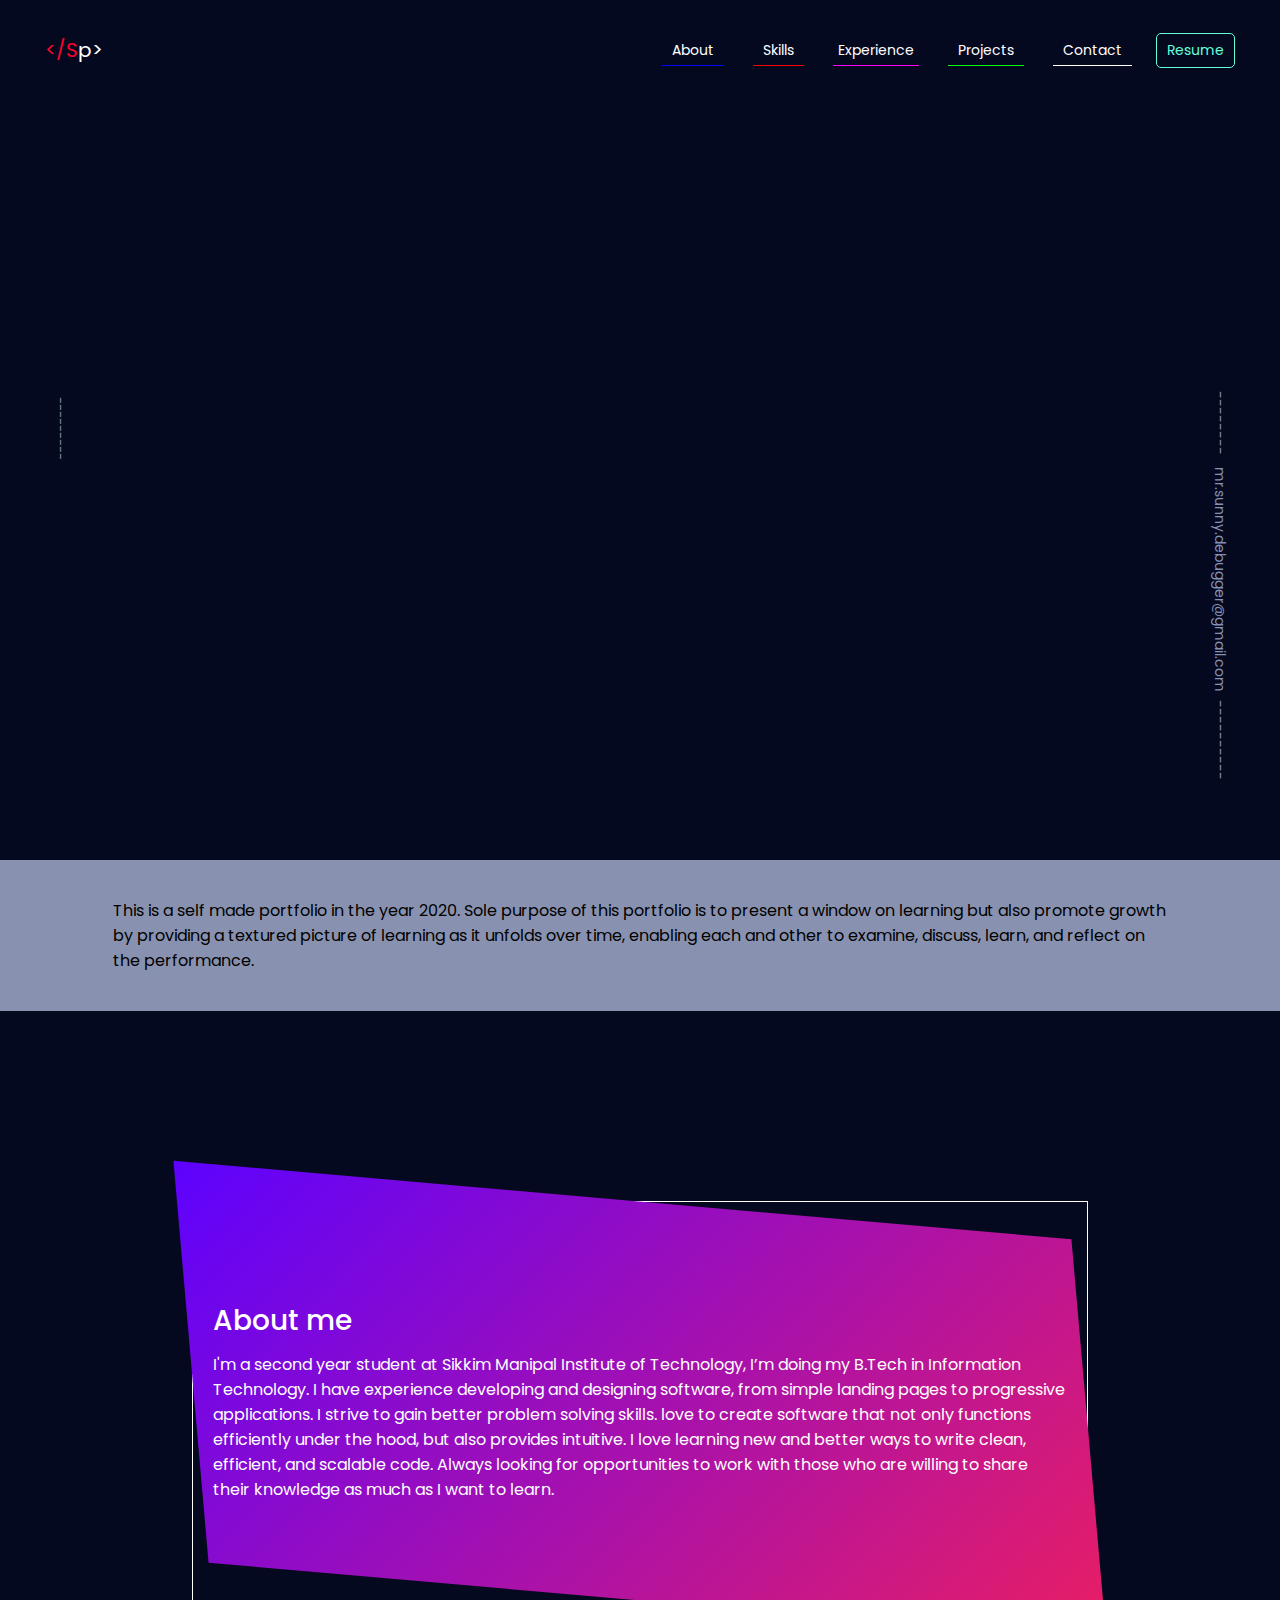
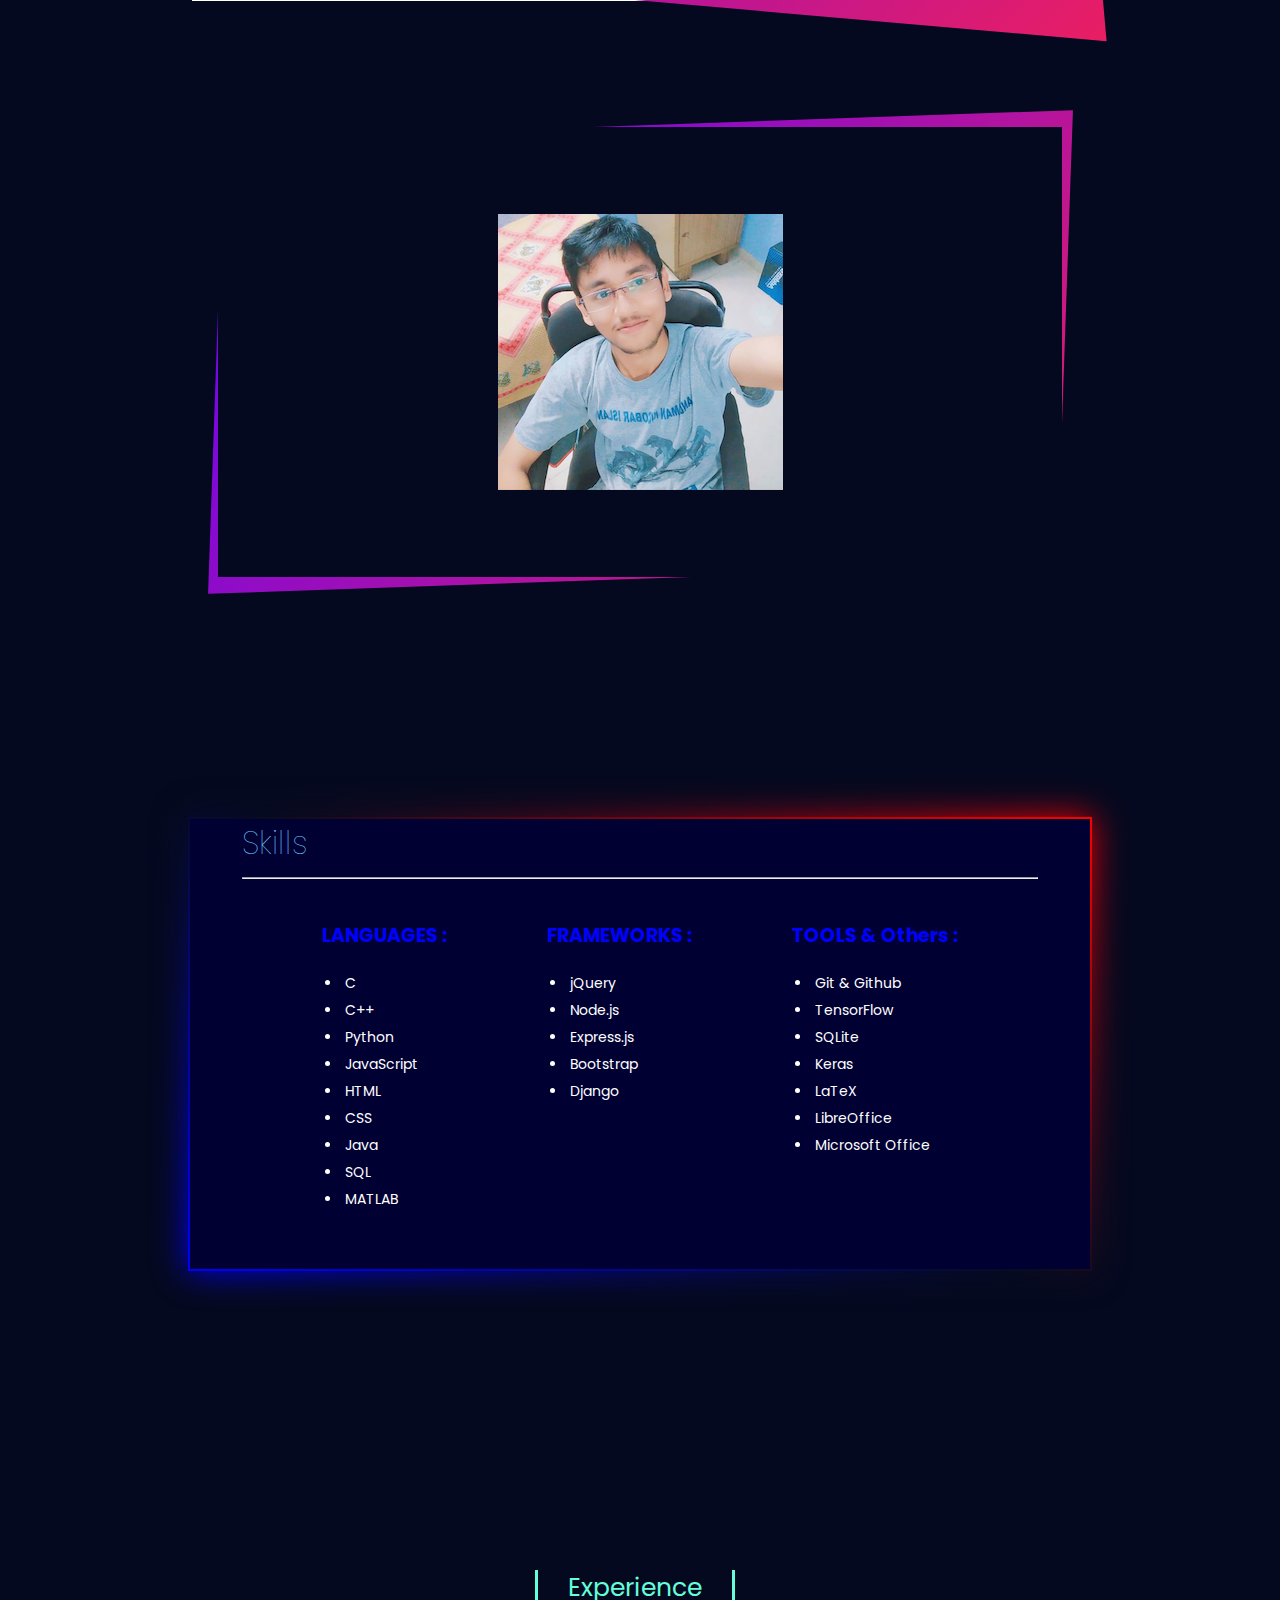
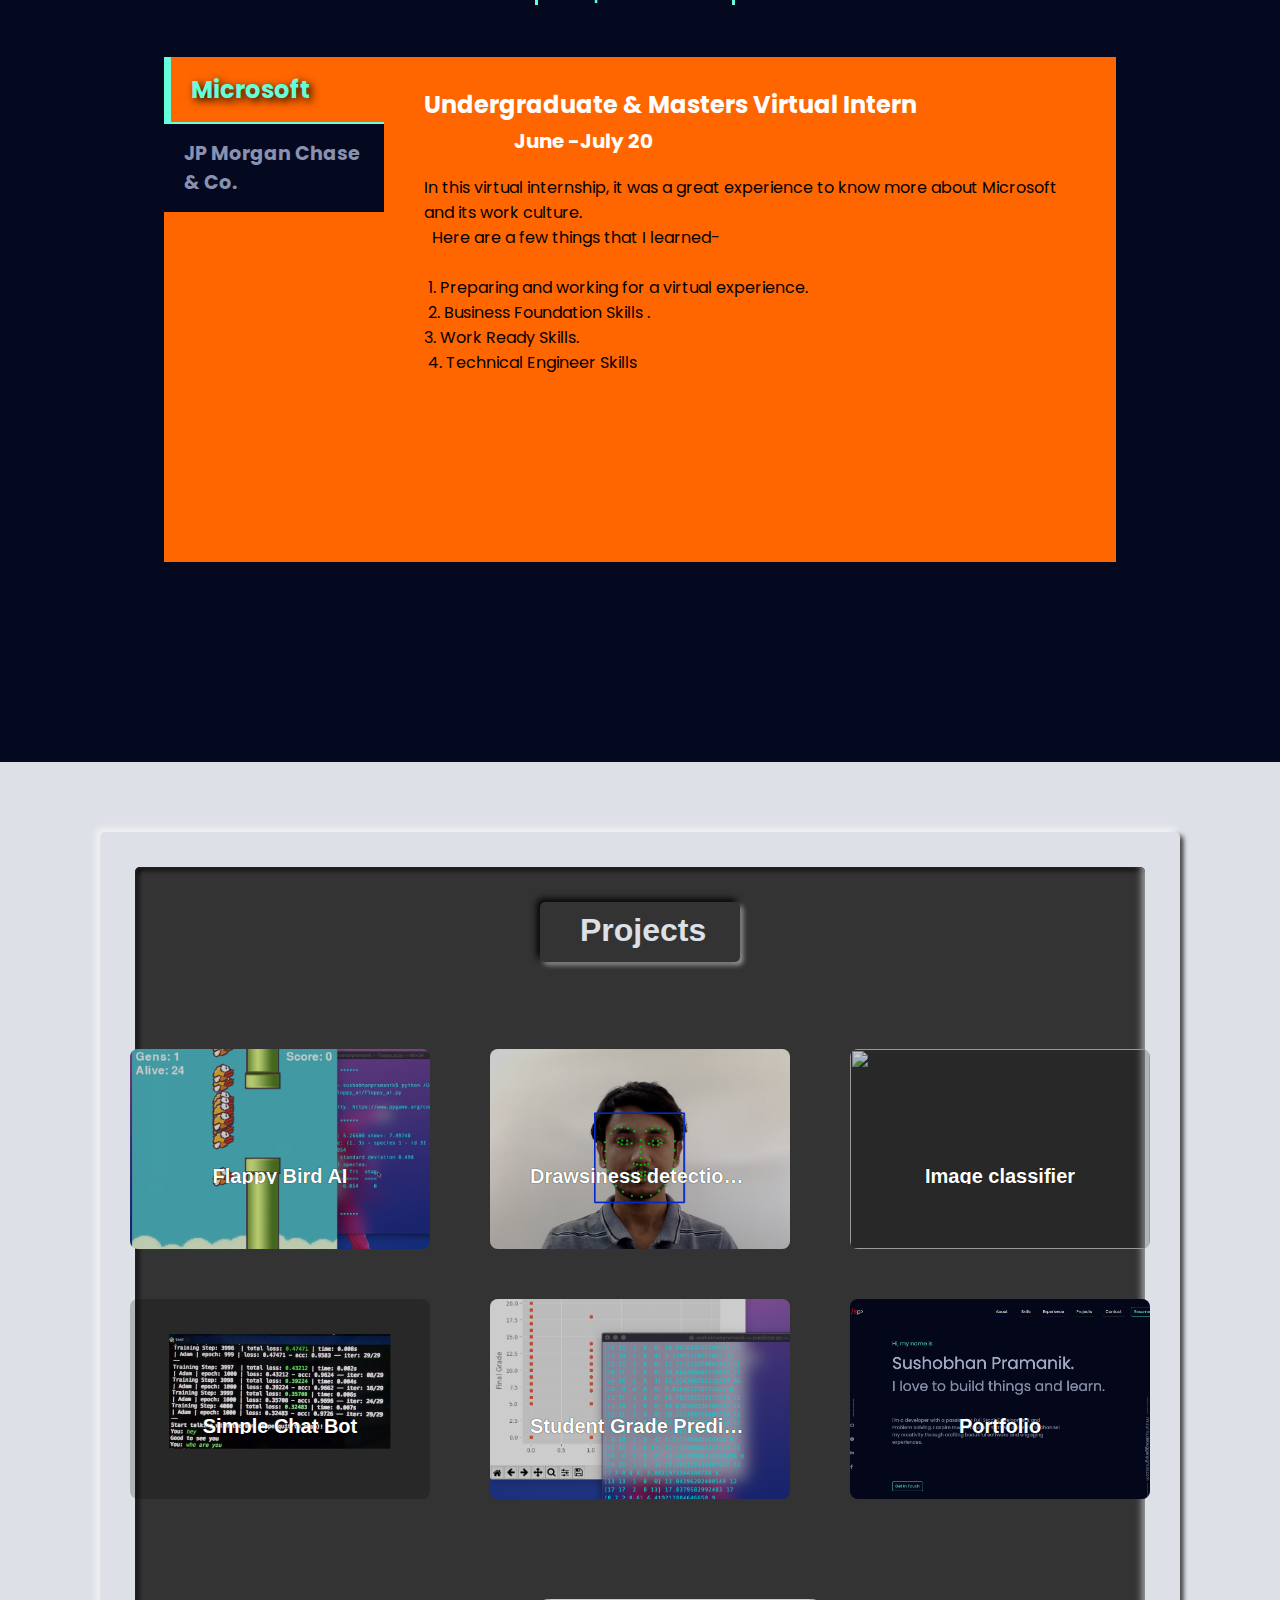
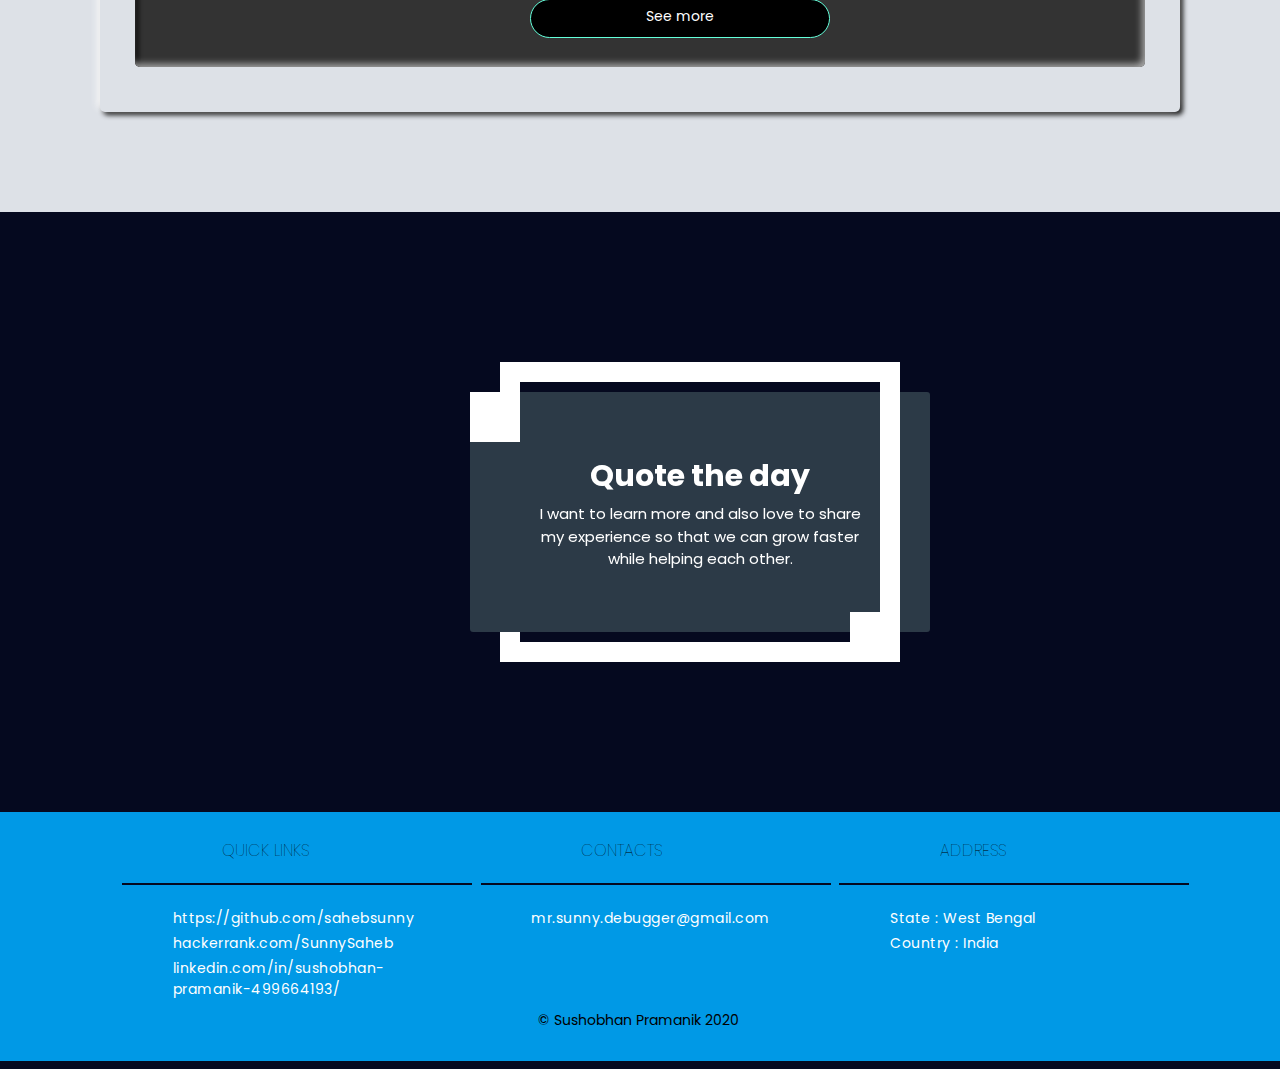
==== commit 41d7cc6a: "Add files via upload" ====
--- a/p.html
+++ b/p.html
@@ -166,6 +166,8 @@
 
 
       <div id="tab_menu">
+        <!-- <div class="gg"></div> -->
+        <span class="lklklklkllkl">Experience</span>
       <div class="menu_inner">
 
       <div class="tabordion">
@@ -218,7 +220,7 @@
         <div class="flex_container_project">
 
           <div class="proj_box proj_box_1">
-            <img class="main-img" src="https://www.tripzaza.com/ru/destinations/files/2018/08/shutterstock_605105897-e1534228891646.jpg" alt="">
+            <img class="main-img" src="img/fp_ai.png" alt="fp_ai" width="200" height="100">
             <div class="proj_box-content">
               <div class="proj_item">Flappy Bird AI</div>
               <div class="proj_description proj_show-animate">
@@ -237,7 +239,7 @@
 
 
           <div class="proj_box proj_box_2">
-            <img class="main-img" src="https://www.tripzaza.com/ru/destinations/files/2018/08/shutterstock_605105897-e1534228891646.jpg" alt="">
+            <img class="main-img" src="img/dds.png" alt="fp_ai" width="200" height="100">
             <div class="proj_box-content">
               <div class="proj_item">Drawsiness detection system</div>
               <div class="proj_description proj_show-animate">
@@ -274,7 +276,7 @@
 
 
           <div class="proj_box proj_box_4">
-            <img class="main-img" src="https://www.tripzaza.com/ru/destinations/files/2018/08/shutterstock_605105897-e1534228891646.jpg" alt="">
+            <img class="main-img" src="img/chat.png" alt="fp_ai" width="200" height="100">
             <div class="proj_box-content">
               <div class="proj_item">Simple Chat Bot</div>
               <div class="proj_description proj_show-animate">
@@ -293,7 +295,7 @@
 
 
           <div class="proj_box proj_box_5">
-            <img class="main-img" src="https://www.tripzaza.com/ru/destinations/files/2018/08/shutterstock_605105897-e1534228891646.jpg" alt="">
+            <img class="main-img" src="img/grade.png" alt="fp_ai" width="200" height="100">
             <div class="proj_box-content">
               <div class="proj_item">Student Grade Predictor</div>
               <div class="proj_description proj_show-animate">
@@ -312,8 +314,8 @@
 
 
           <div class="proj_box proj_box_6">
-            <img class="main-img" src="https://www.tripzaza.com/ru/destinations/files/2018/08/shutterstock_605105897-e1534228891646.jpg" alt="">
-            <div class="proj_box-content">
+            <img class="main-img" src="img/port.png" alt="fp_ai" width="200" height="100">
+              <div class="proj_box-content">
               <div class="proj_item">Portfolio</div>
               <div class="proj_description proj_show-animate">
                 <br> HTML, CSS
--- a/style.css
+++ b/style.css
@@ -565,6 +565,7 @@
   background: #05091f;
   padding-top: 15px;
   margin-top: -8px;
+  padding-bottom: 0px;
   /* padding-bottom: -10px; */
   /* margin-bottom: -10px;
   margin-top: -10px; */
@@ -1399,8 +1400,35 @@
   padding-right: 100px;
   /* margin-top: 200px; */
   margin-bottom: 200px;
-  padding-top: 150px;
-}
+  padding-top: 80px;
+}
+
+
+
+
+
+
+.lklklklkllkl {
+  color: #64ffda;
+  font-size: 25px;
+  margin-left: 39%;
+  padding-left: 30px;
+  padding-right: 30px;
+  /* vertical-align: middle; */
+  border-left: 3px solid #64ffda;
+  border-right: 3px solid #64ffda;
+
+  border-collapse: separate;
+  border-spacing: 15px 15px;
+  /* width: auto; */
+  /* position: center; */
+  /* padding-bottom: 50px;
+  margin-bottom: 50px; */
+  /* margin-top: -610px; */
+}
+
+
+
 
 .menu_inner {
   background: #ff6600;
@@ -1416,6 +1444,7 @@
   width: 99%;
   padding-bottom: 350px;
   background: #ff6600;
+  margin-top: 50px;
   /* padding: -left: -200px; */
 }
 /* section label article{
@@ -2124,7 +2153,7 @@
 }
 
 
-@media (max-width: 740px) {
+@media (max-width: 1000px) {
   .p_1st {
     font-size: 60px;
     padding-left: 200px;
@@ -2241,7 +2270,7 @@
     /* height: 250px; */
   }
   .glow_box_top{
-    padding-top: 300px;
+    padding-top: 150px;
   }
   .box_glow{
     width: 70%;
@@ -2260,6 +2289,43 @@
   li {
     font-size: 40px;
   }
+
+
+
+
+
+
+
+  .lklklklkllkl {
+    color: #64ffda;
+    font-size: 55px;
+    margin-left: 34%;
+    padding-left: 30px;
+    padding-right: 30px;
+    /* vertical-align: middle; */
+    border-left: 3px solid #64ffda;
+    border-right: 3px solid #64ffda;
+
+    border-collapse: separate;
+    border-spacing: 15px 15px;
+    margin-bottom: 100px;
+    margin-top: 100px;
+    /* width: auto; */
+    /* position: center; */
+    /* padding-bottom: 50px;
+    margin-bottom: 50px; */
+    /* margin-top: -610px; */
+  }
+
+
+.tab_menu{
+  padding-top: 220px;
+}
+
+
+
+
+
 
   .tabordion{
     height: 1800px;
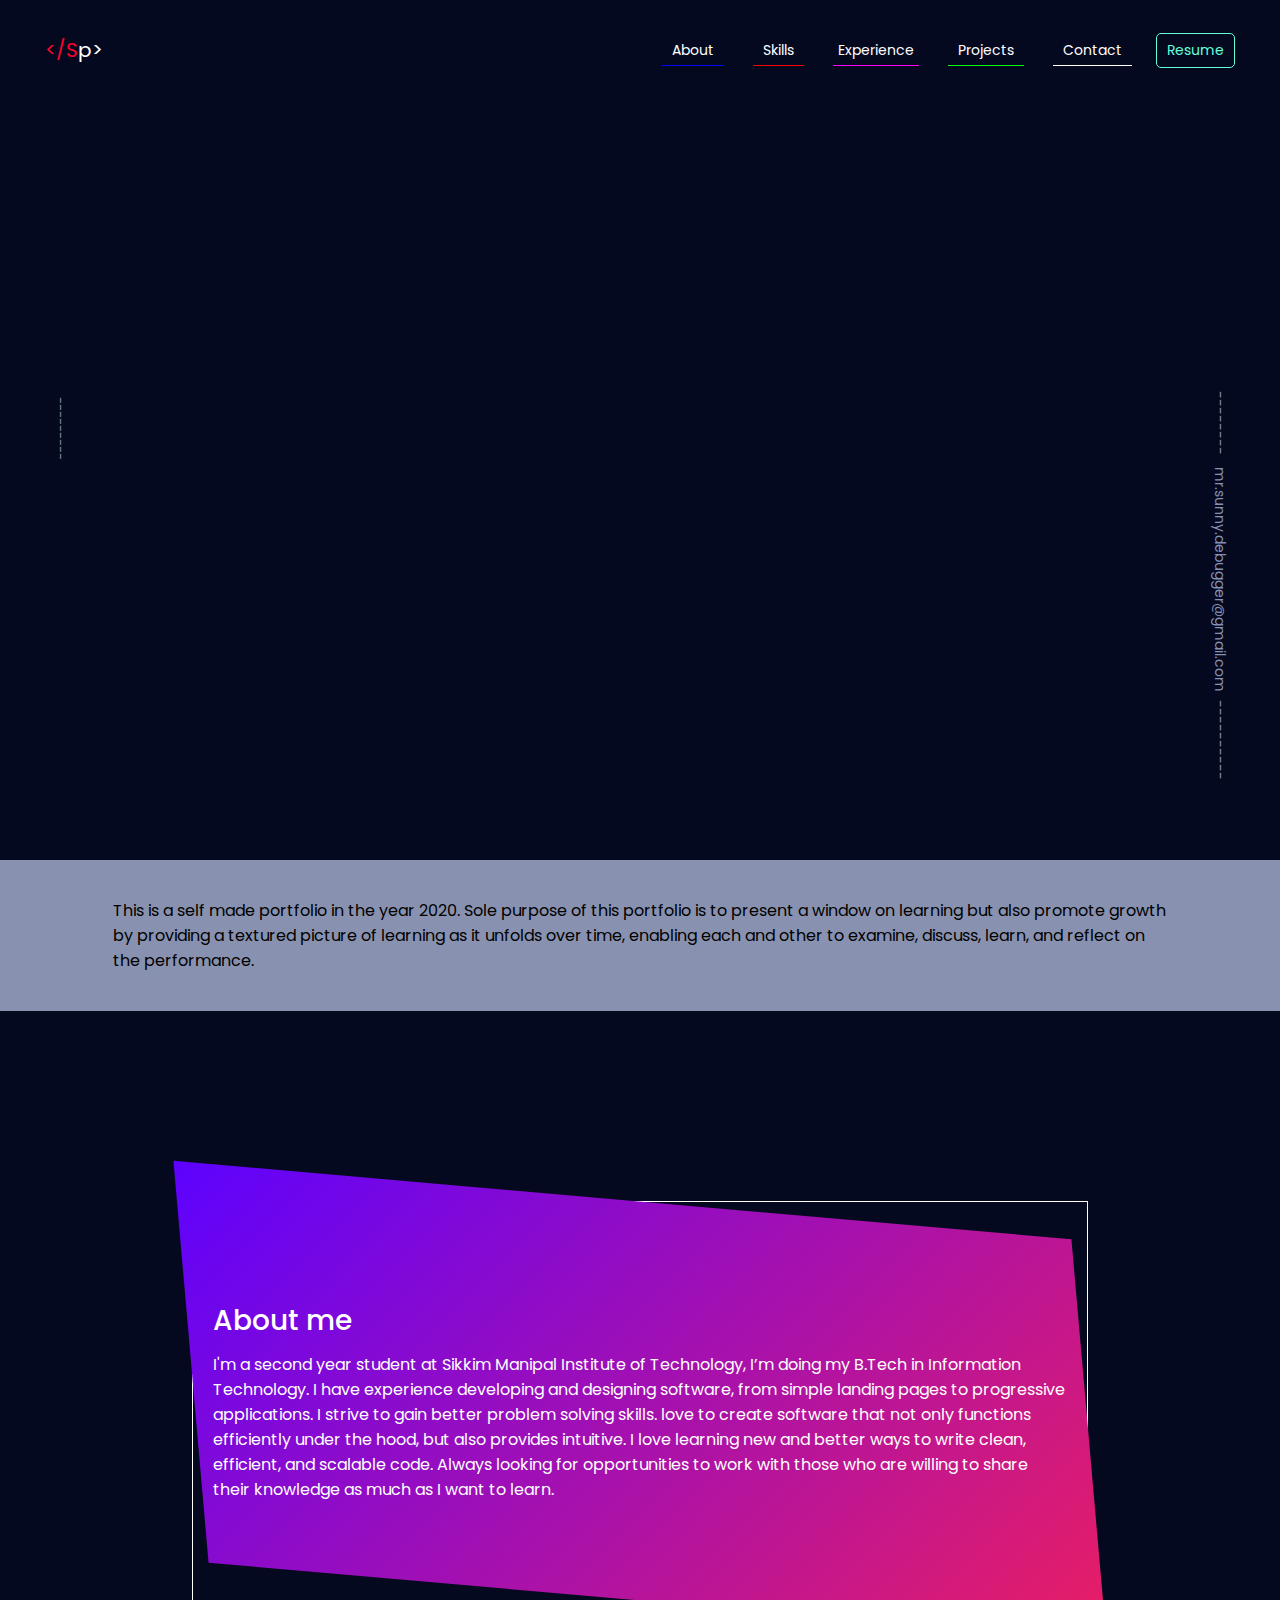
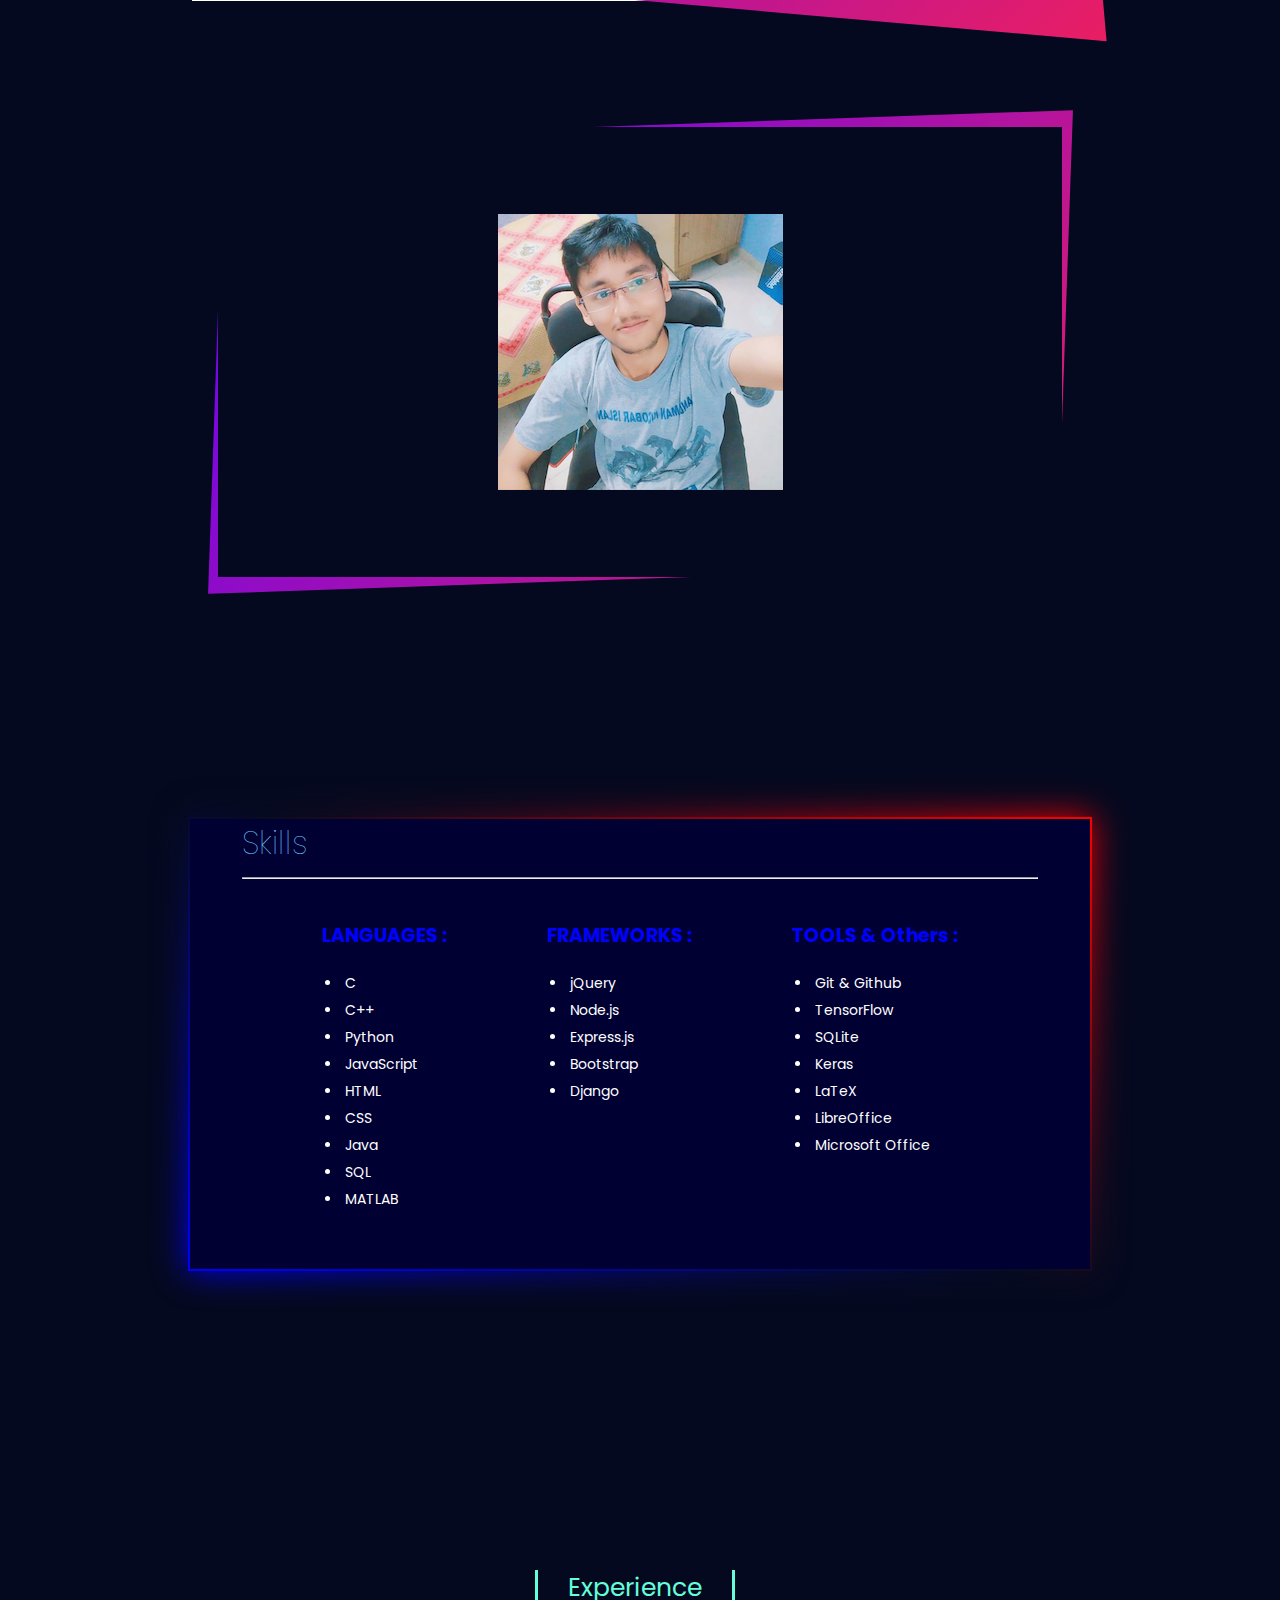
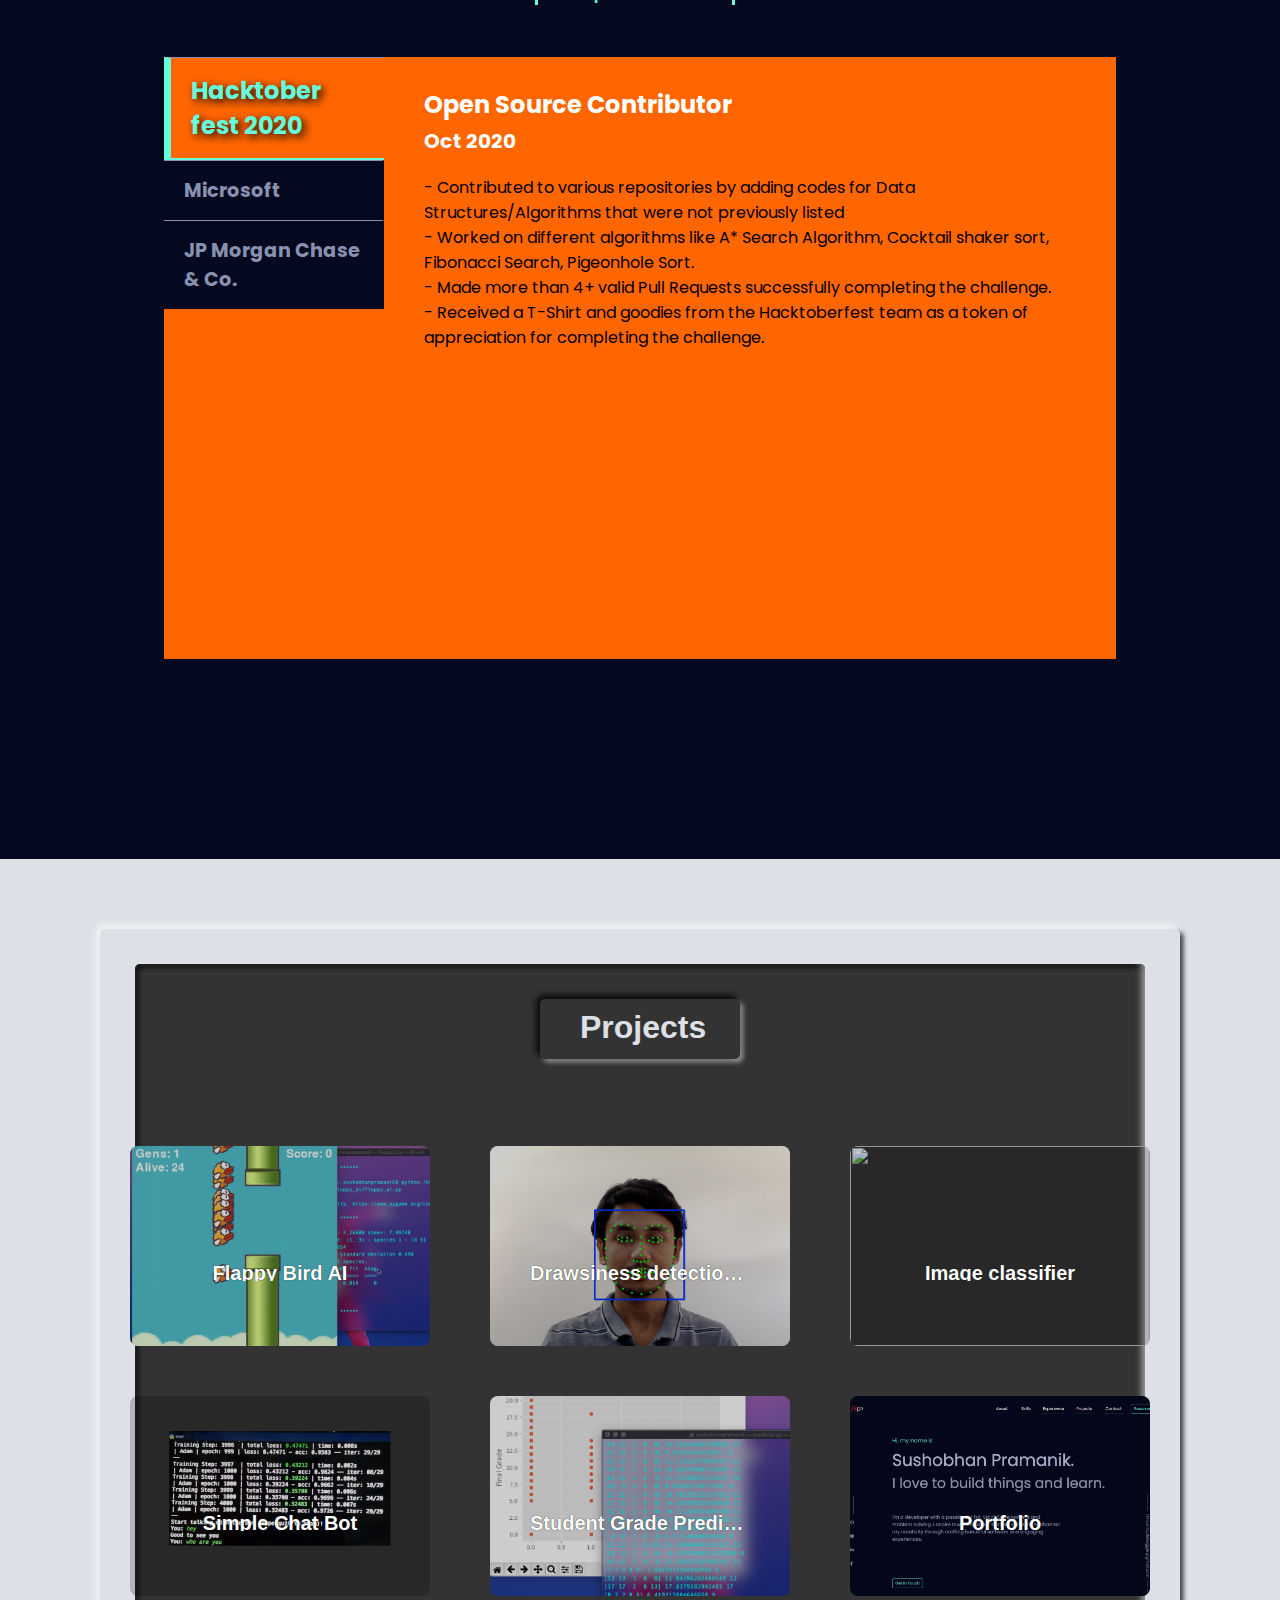
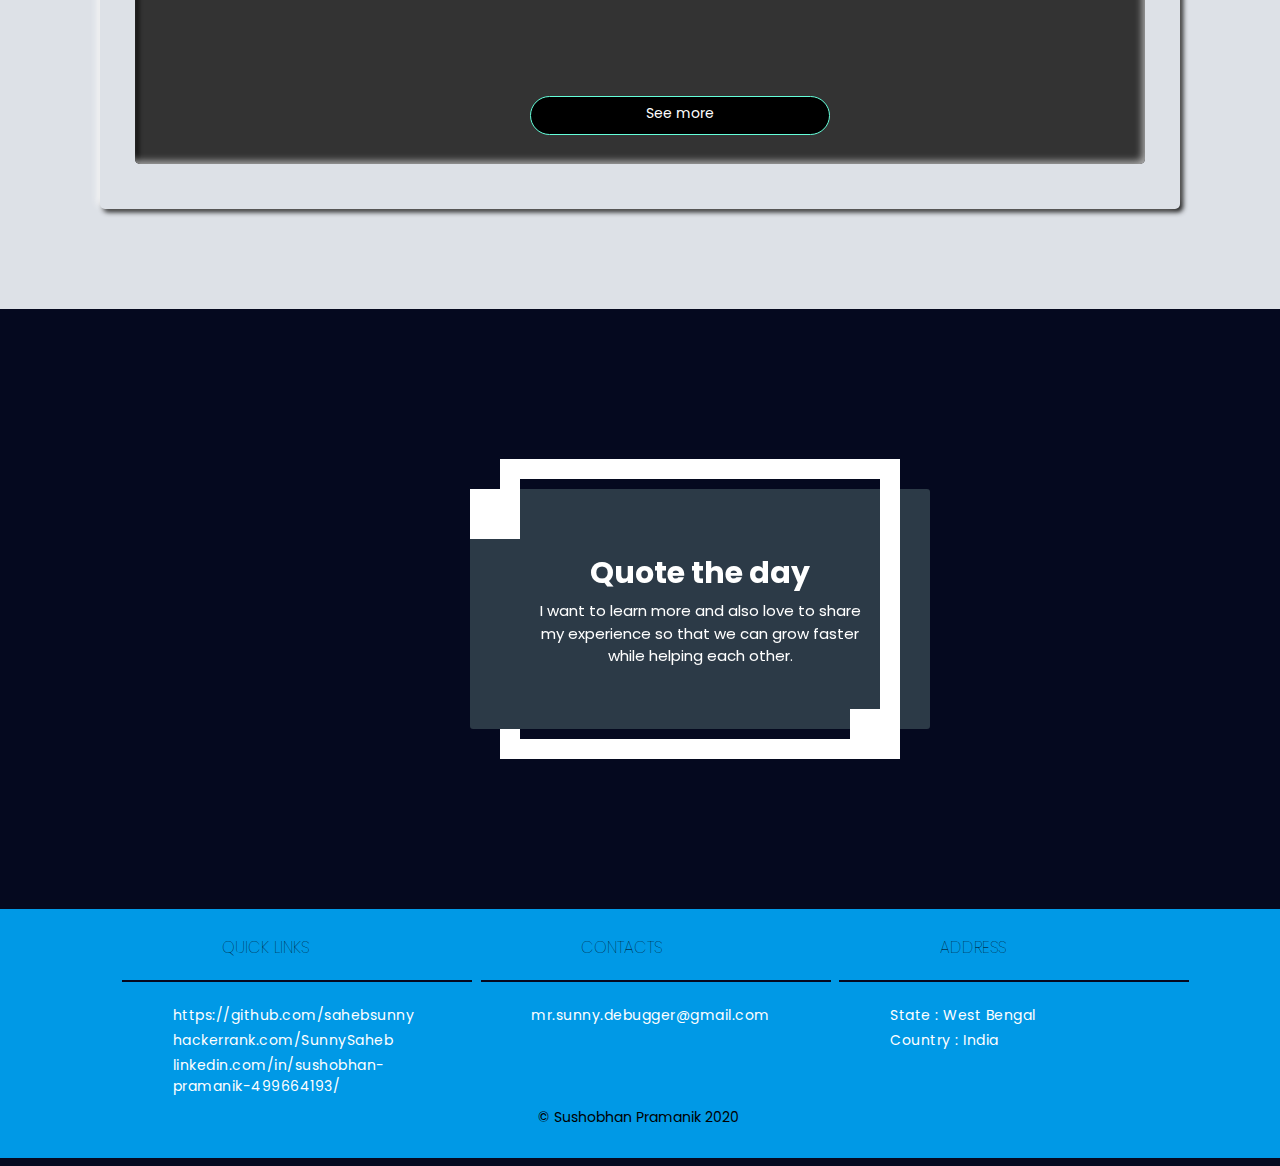
==== commit fc2add30: "Add files via upload" ====
--- a/p.html
+++ b/p.html
@@ -171,9 +171,21 @@
       <div class="menu_inner">
 
       <div class="tabordion">
+
         <section id="section1">
           <input type="radio" name="sections" id="option1" checked>
-          <label class="menu_heading" for="option1">Microsoft</label>
+          <label class="menu_heading" for="option1">Hacktober <br>fest 2020</label>
+          <article class="arti_menu">
+            <h2 class="comp_name">Open Source Contributor &nbsp&nbsp <span class="date_job">&emsp;&emsp;&emsp;&emsp;&emsp;&emsp;&emsp;&emsp;&emsp;&emsp;Oct 2020 </span></h2>
+            <p>- Contributed to various repositories by adding codes for Data Structures/Algorithms that were not previously listed
+              <br>- Worked on different algorithms like A* Search Algorithm, Cocktail shaker sort, Fibonacci Search, Pigeonhole Sort.<br>- Made more than 4+ valid Pull Requests successfully completing the challenge.<br>- Received a T-Shirt and goodies from the Hacktoberfest team as a token of appreciation for completing the challenge.</p>
+          </article>
+        </section>
+
+
+        <section id="section2">
+          <input type="radio" name="sections" id="option2">
+          <label class="menu_heading" for="option2">Microsoft</label>
           <article class="arti_menu">
             <h2 class="comp_name">Undergraduate & Masters Virtual Intern &nbsp&nbsp <span class="date_job">June -July 20</span></h2>
             <p>In this virtual internship, it was a great experience to know more about Microsoft and its work culture.<br> @@ -185,9 +197,9 @@
 4. Technical Engineer Skills</p>
           </article>
         </section>
-        <section id="section2">
-          <input type="radio" name="sections" id="option2">
-          <label class="menu_heading" for="option2">JP Morgan Chase & Co.</label>
+        <section id="section3">
+          <input type="radio" name="sections" id="option3">
+          <label class="menu_heading" for="option3">JP Morgan Chase & Co.</label>
           <article class="arti_menu">
             <h2 class="comp_name">Software Engineering Intern Virtual &nbsp&nbsp&nbsp&nbsp&nbsp&nbsp&nbsp&nbsp&nbsp&nbsp <span class="date_job">May -June 20</h2>
             <p>Experience <br>1.&nbsp&nbsp&nbsp&nbsp Interface with a stock price data feed. Assisted the Development Team to add a chart to a trader's dashboard allowing them to identify trading opportunities. Skills gained: Python, Git, Analyzing Financial Data.<br>2.&nbsp&nbsp&nbsp&nbsp Used JPMorgan Chase frameworks and tools such as The Perspective - An open-source tool for data visualization. Pipped the stock data into the Perspective tool and gave insight in the form of charts running live. Skills gained: Basics of React, TypeScript, and Web-Applications.<br>3.&nbsp&nbsp&nbsp&nbsp Data Visualization for Traders. Produced a clear insight into the trading strategies with UI/UX layout using Perspective.</p>
--- a/style.css
+++ b/style.css
@@ -1458,7 +1458,9 @@
 
 .tabordion section label {
   background: #05091f;
-  /* border:1px solid #05091f; */
+  /* border-bottom:1px solid #8892b0; */
+  border-top:1px solid #8892b0;
+
   cursor: pointer;
   display: block;
   font-size: 1.2em;
@@ -2150,10 +2152,11 @@
     /* font-size: 4em; */
   }
 
-}
-
-
-@media (max-width: 1000px) {
+
+}
+
+
+@media (max-width: 500px) {
   .p_1st {
     font-size: 60px;
     padding-left: 200px;
@@ -2271,6 +2274,7 @@
   }
   .glow_box_top{
     padding-top: 150px;
+    margin-bottom: 100px;
   }
   .box_glow{
     width: 70%;
@@ -2298,14 +2302,14 @@
 
   .lklklklkllkl {
     color: #64ffda;
-    font-size: 55px;
+    font-size: 60px;
     margin-left: 34%;
     padding-left: 30px;
     padding-right: 30px;
     /* vertical-align: middle; */
-    border-left: 3px solid #64ffda;
+    border-bottom: 3px solid #64ffda;
     border-right: 3px solid #64ffda;
-
+    border-left: 0px;
     border-collapse: separate;
     border-spacing: 15px 15px;
     margin-bottom: 100px;
@@ -2408,7 +2412,16 @@
   }
 
 
-
+.lklklklkllkl{
+  /* padding-top: 100px; */
+  margin-top: 400px;
+
+}
+
+
+  .menu_inner{
+    margin-top: 100px;
+  }
 
 
   .footer_h2 {
@@ -3130,7 +3143,7 @@
         display: block;
         cursor: pointer;
         color: #ededed;
-        font-size: 60px;
+        font-size: 80px;
         margin-right: 60px;
         /* margin-top: 280px;        */
     }
@@ -3166,4 +3179,13 @@
       /* margin-top: 20px; */
     }
 
-}
+    body{
+      margin-right: -1100px;
+
+    }
+    li {
+      font-size: 40px;
+    }
+
+
+}
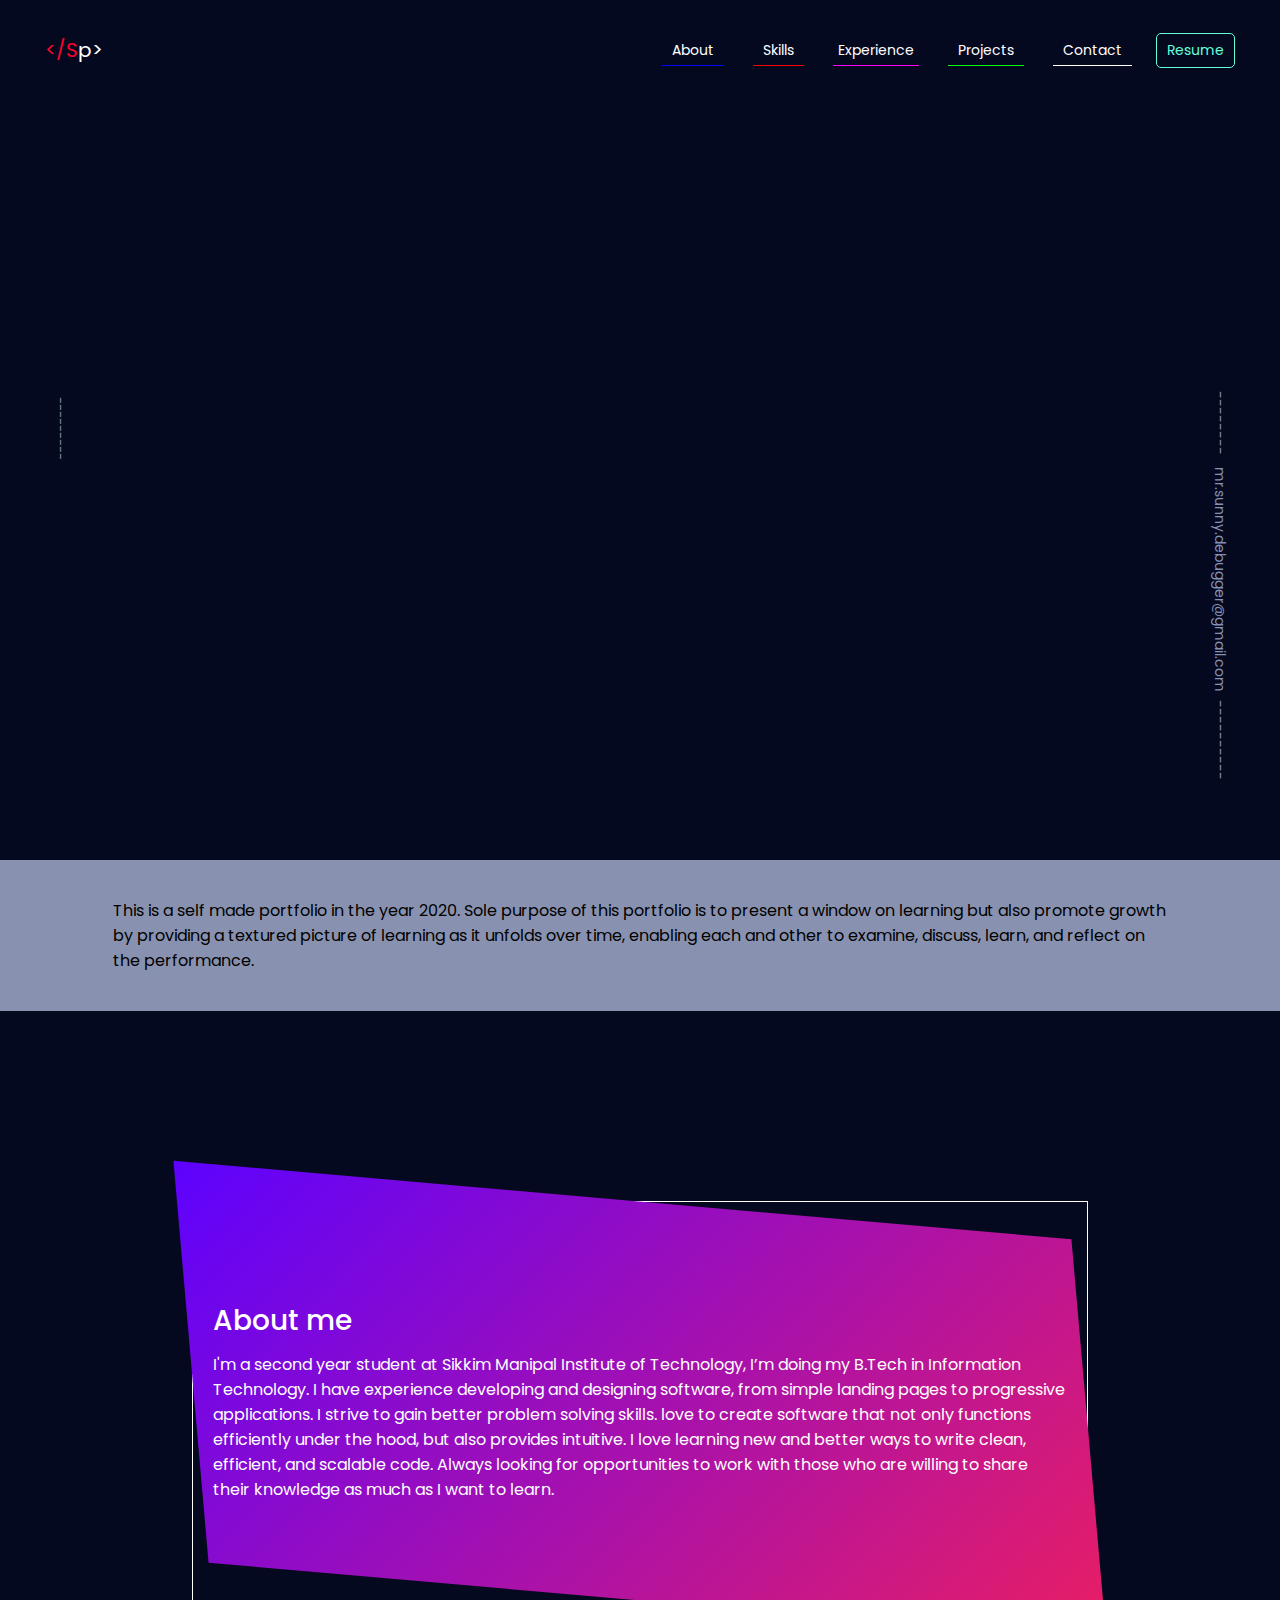
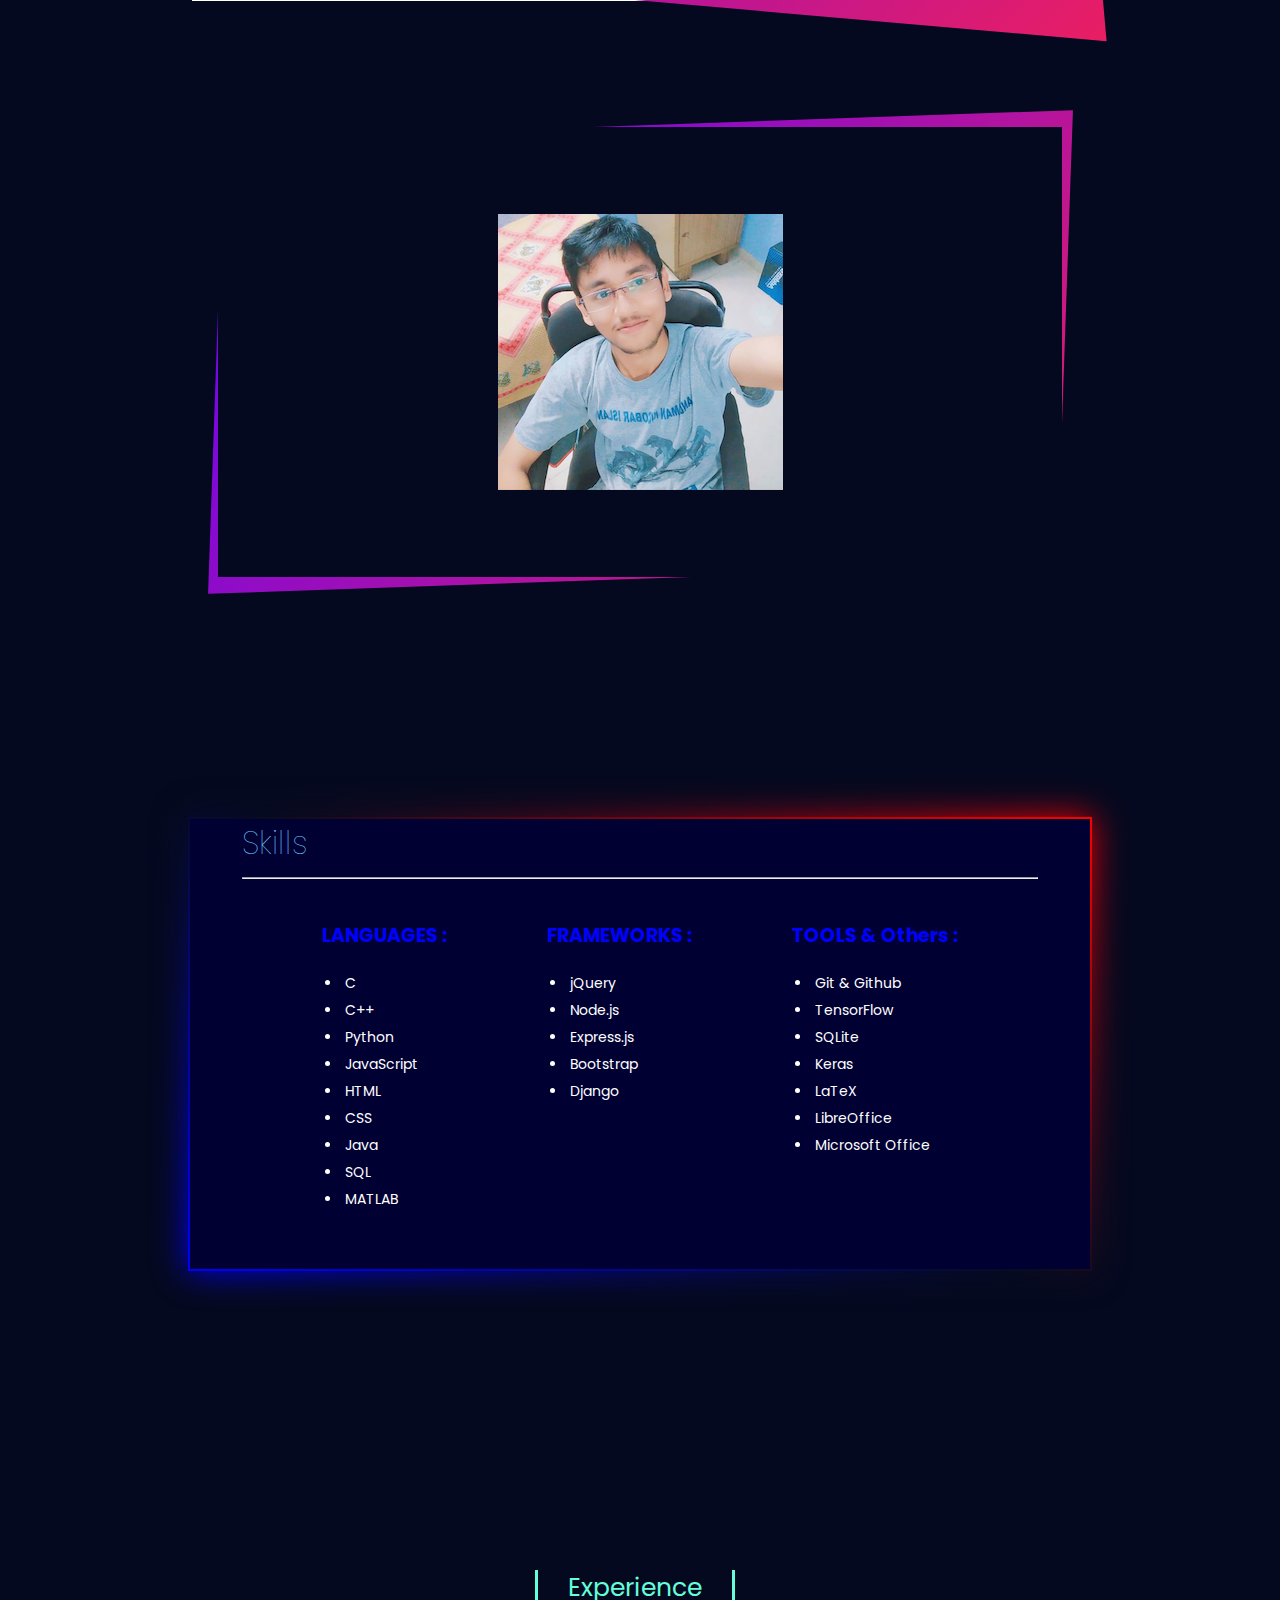
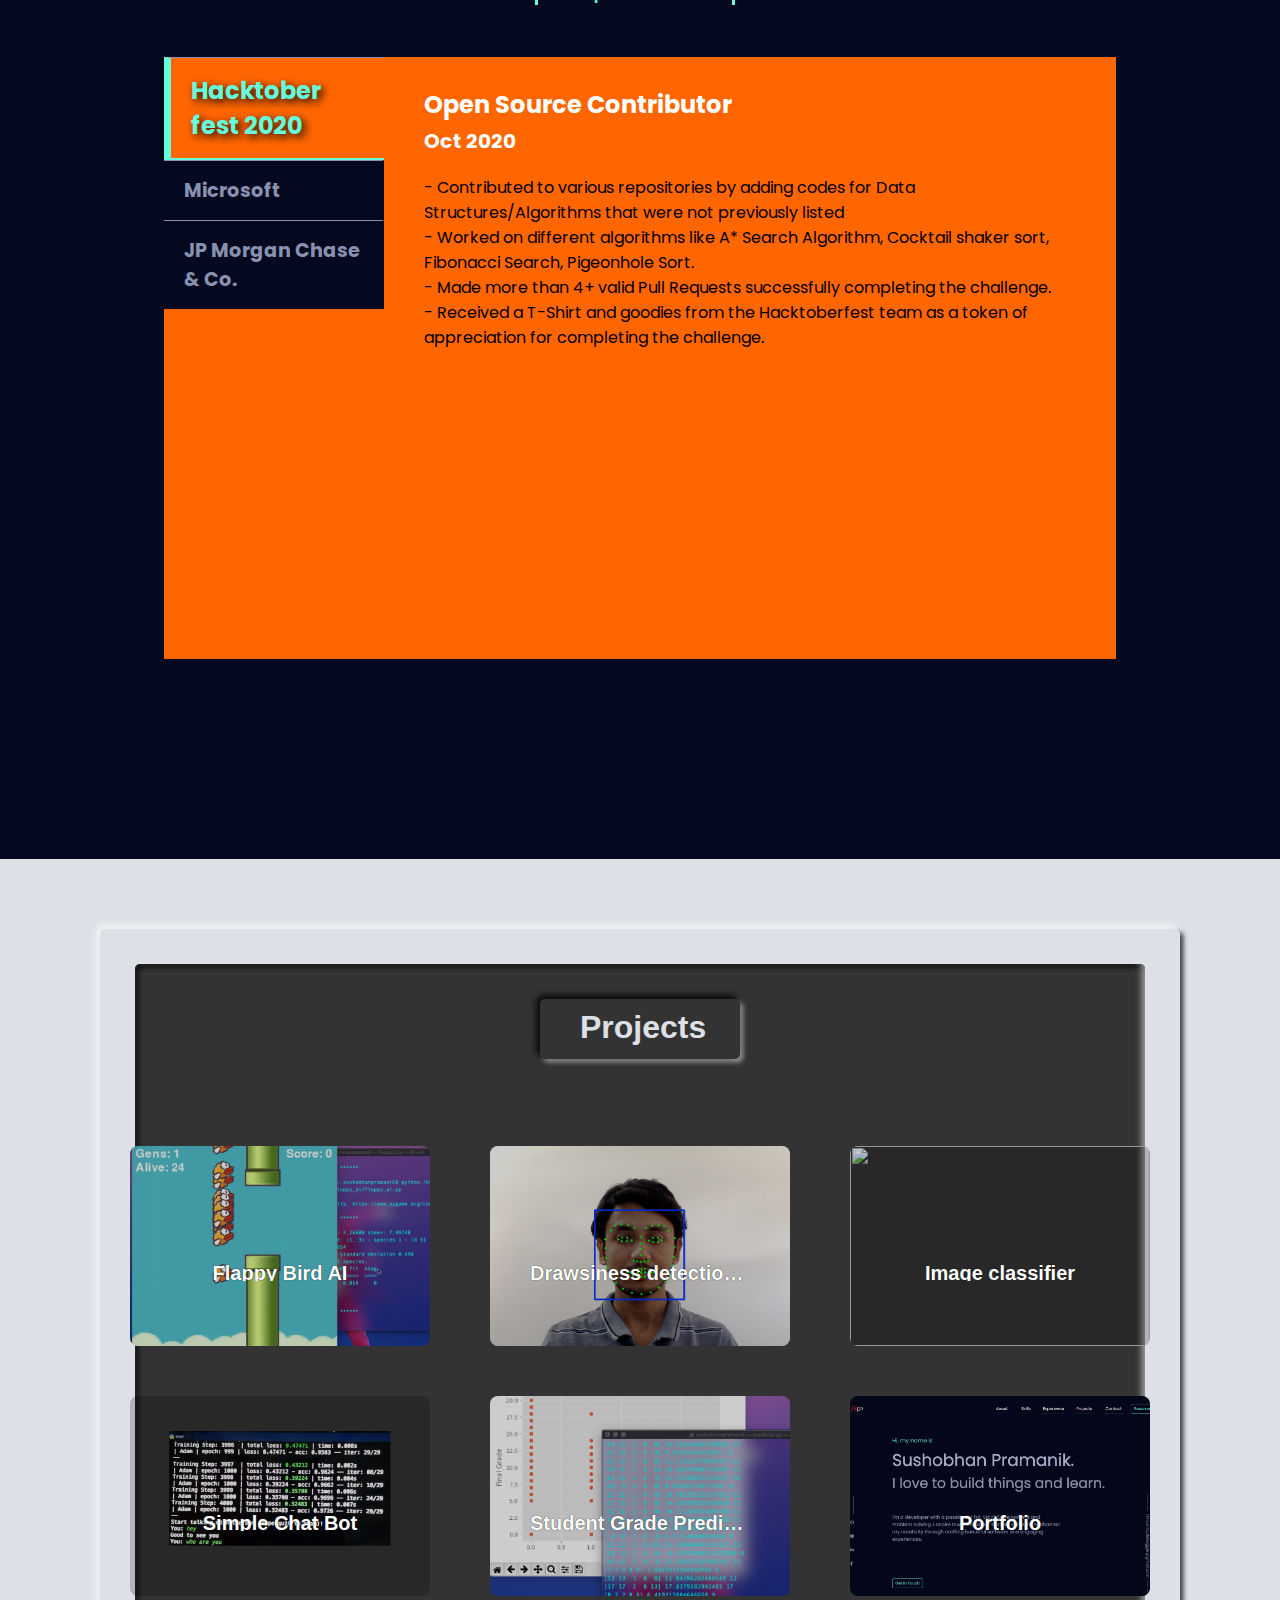
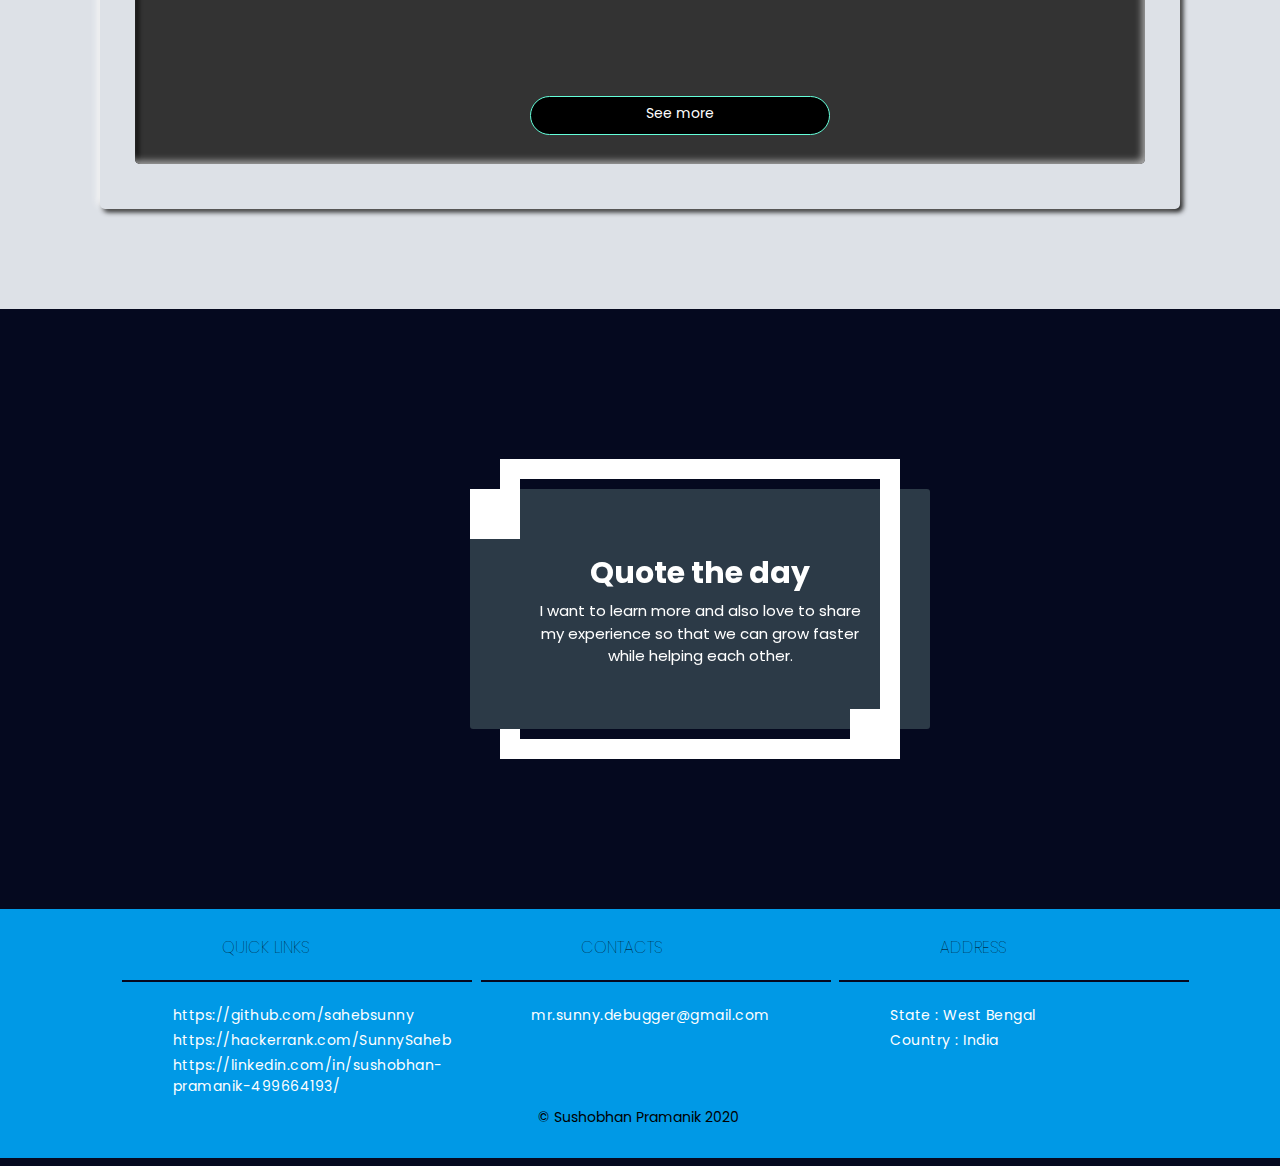
==== commit 4d972a5d: "Update p.html" ====
--- a/p.html
+++ b/p.html
@@ -484,8 +484,8 @@
             <div class="border_foot"></div>
             <ul class="foot_ul">
               <a href="https://github.com/sahebsunny" class="foot_a"><li>https://github.com/sahebsunny</li> </a>
-              <a href="https://www.hackerrank.com/SunnySaheb" class="foot_a"><li>hackerrank.com/SunnySaheb</li> </a>
-              <a href="https://www.linkedin.com/in/sushobhan-pramanik-499664193/" class="foot_a"><li>linkedin.com/in/sushobhan-pramanik-499664193/</li> </a>
+              <a href="https://www.hackerrank.com/SunnySaheb" class="foot_a"><li>https://hackerrank.com/SunnySaheb</li> </a>
+              <a href="https://www.linkedin.com/in/sushobhan-pramanik-499664193/" class="foot_a"><li>https://linkedin.com/in/sushobhan-pramanik-499664193/</li> </a>
 
             </ul>
 
